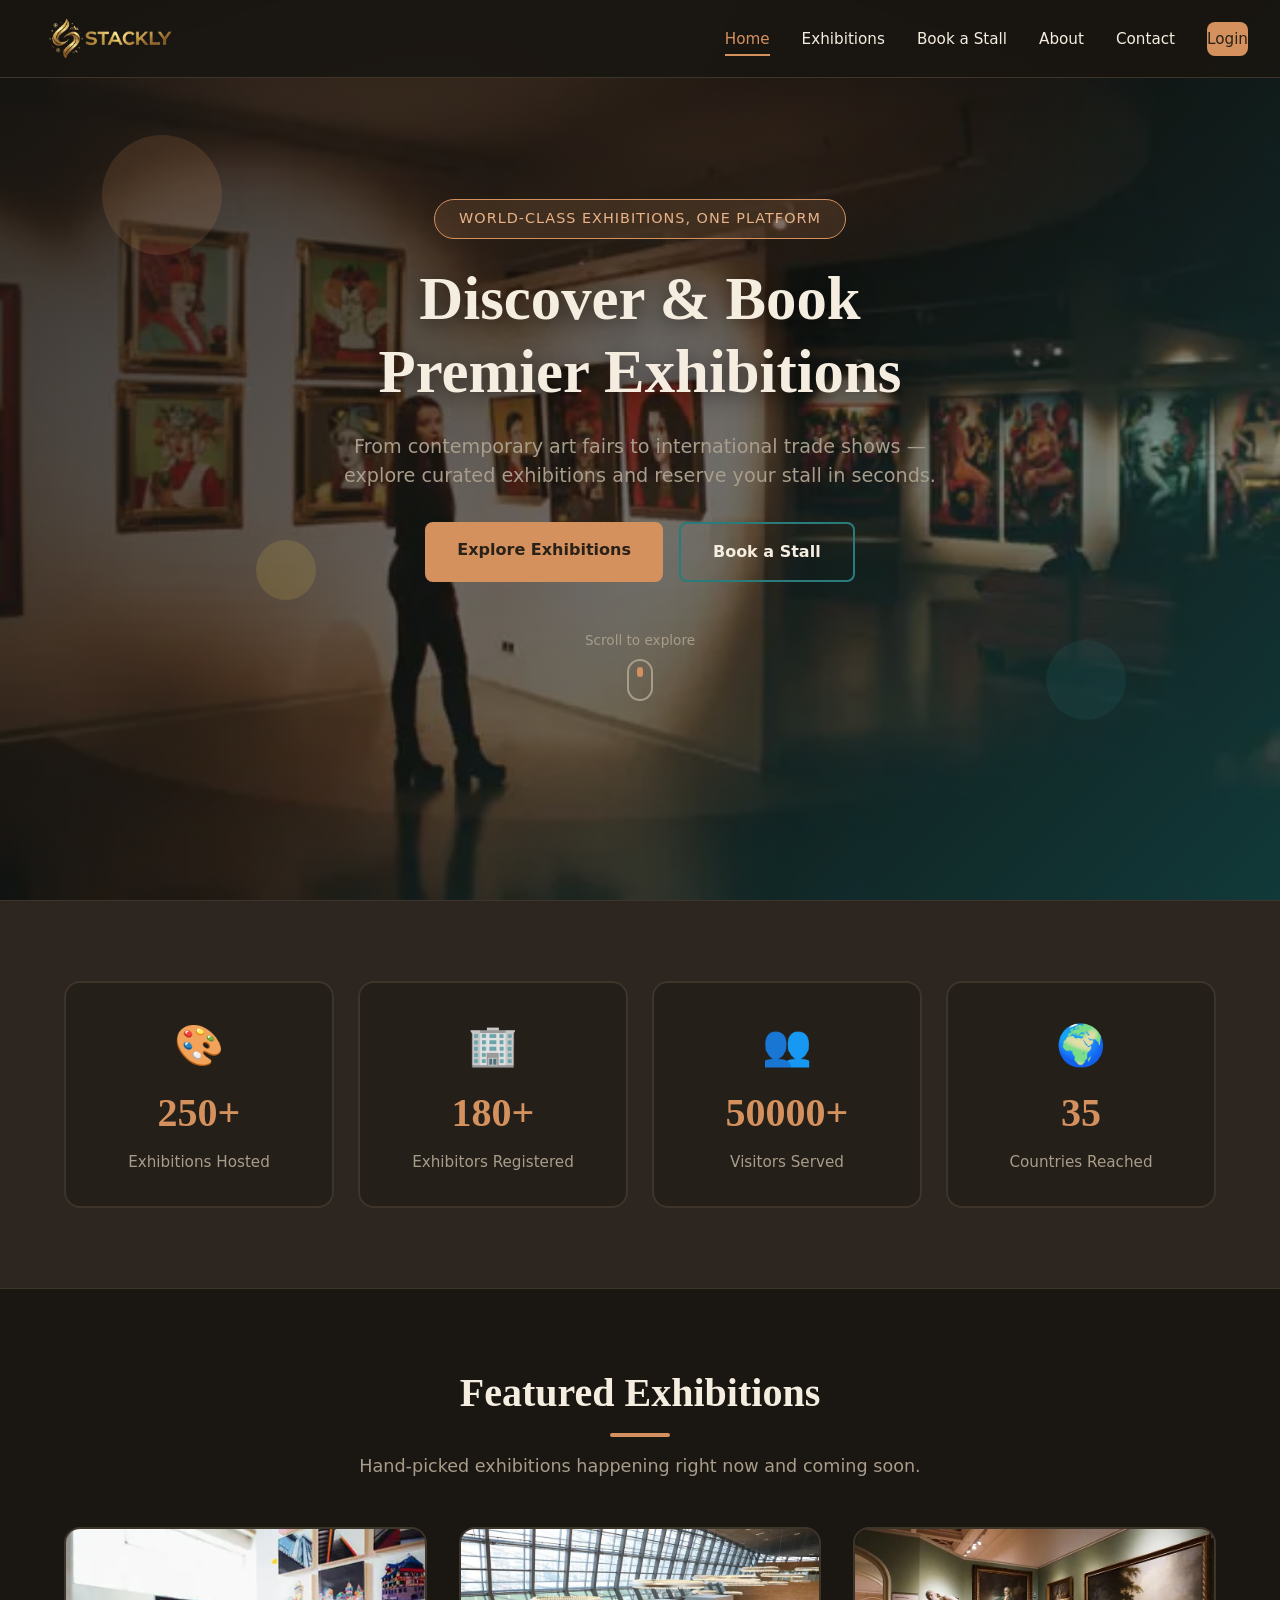
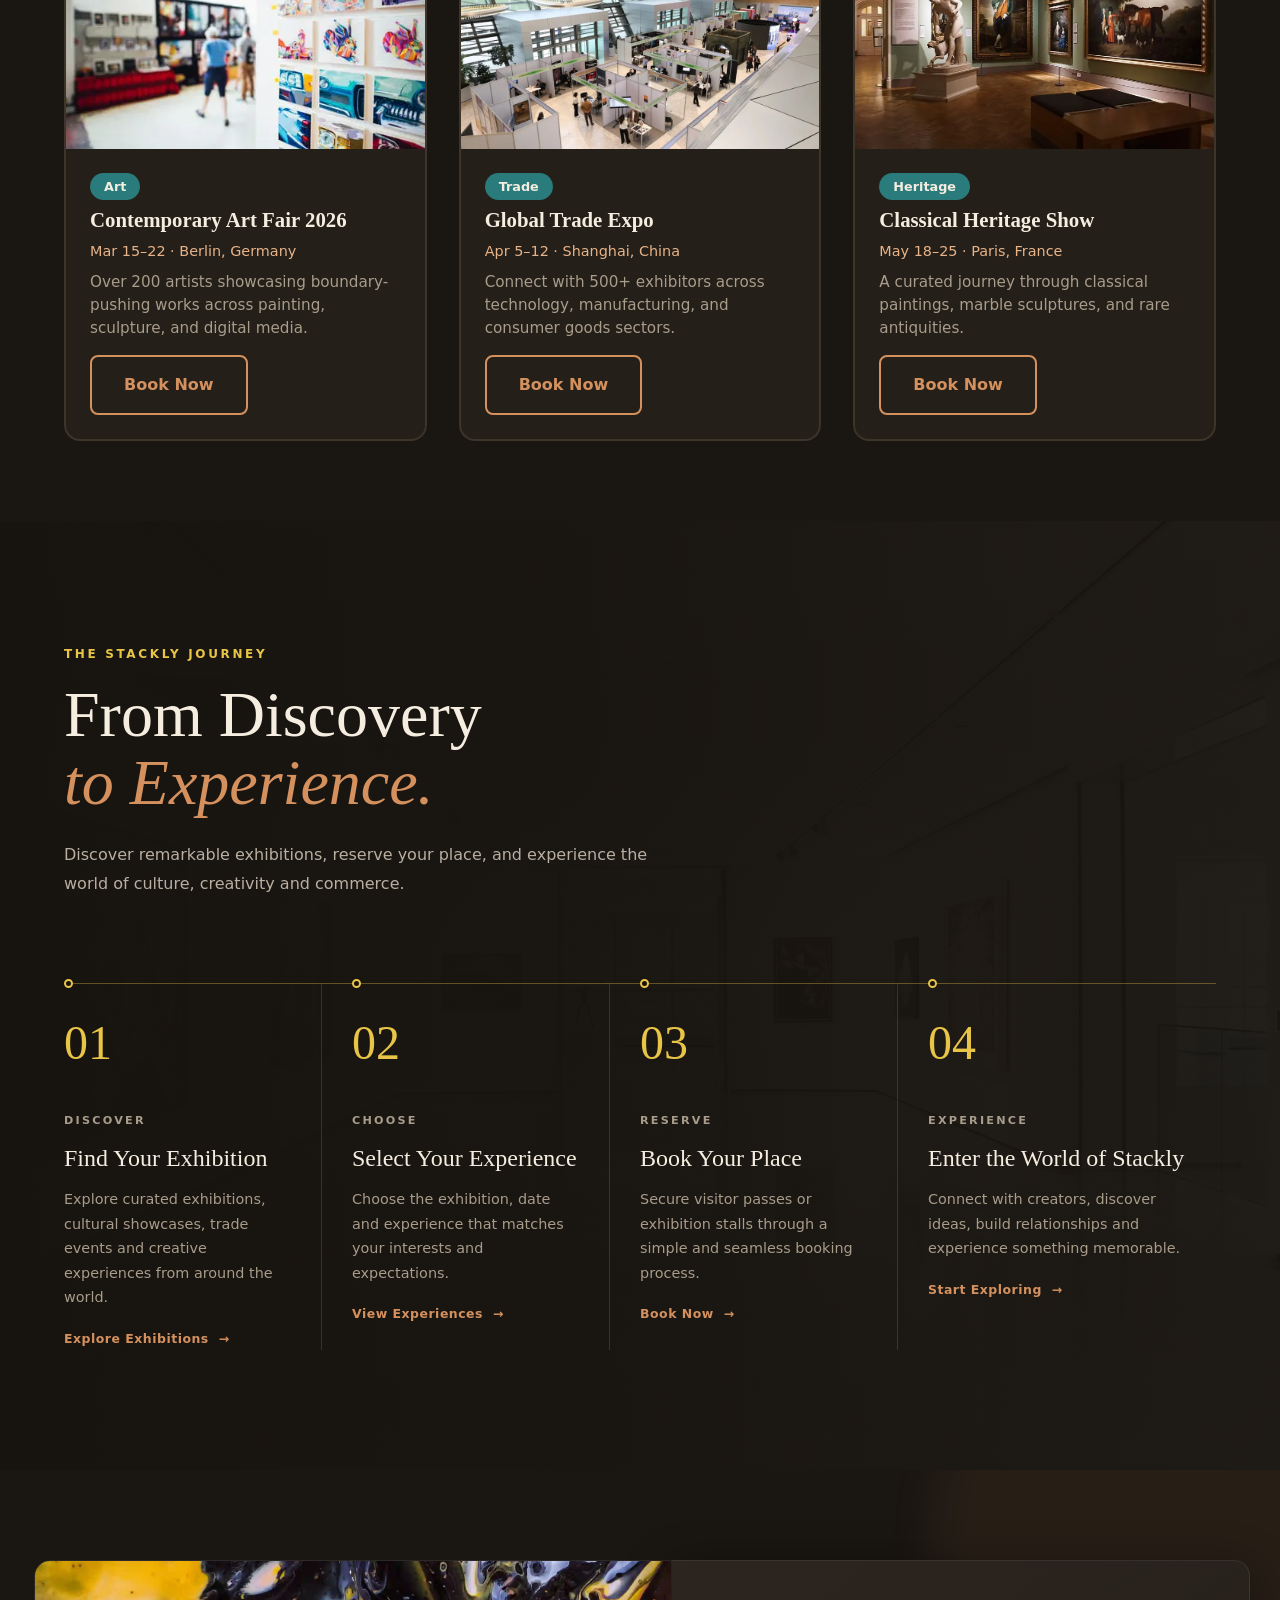
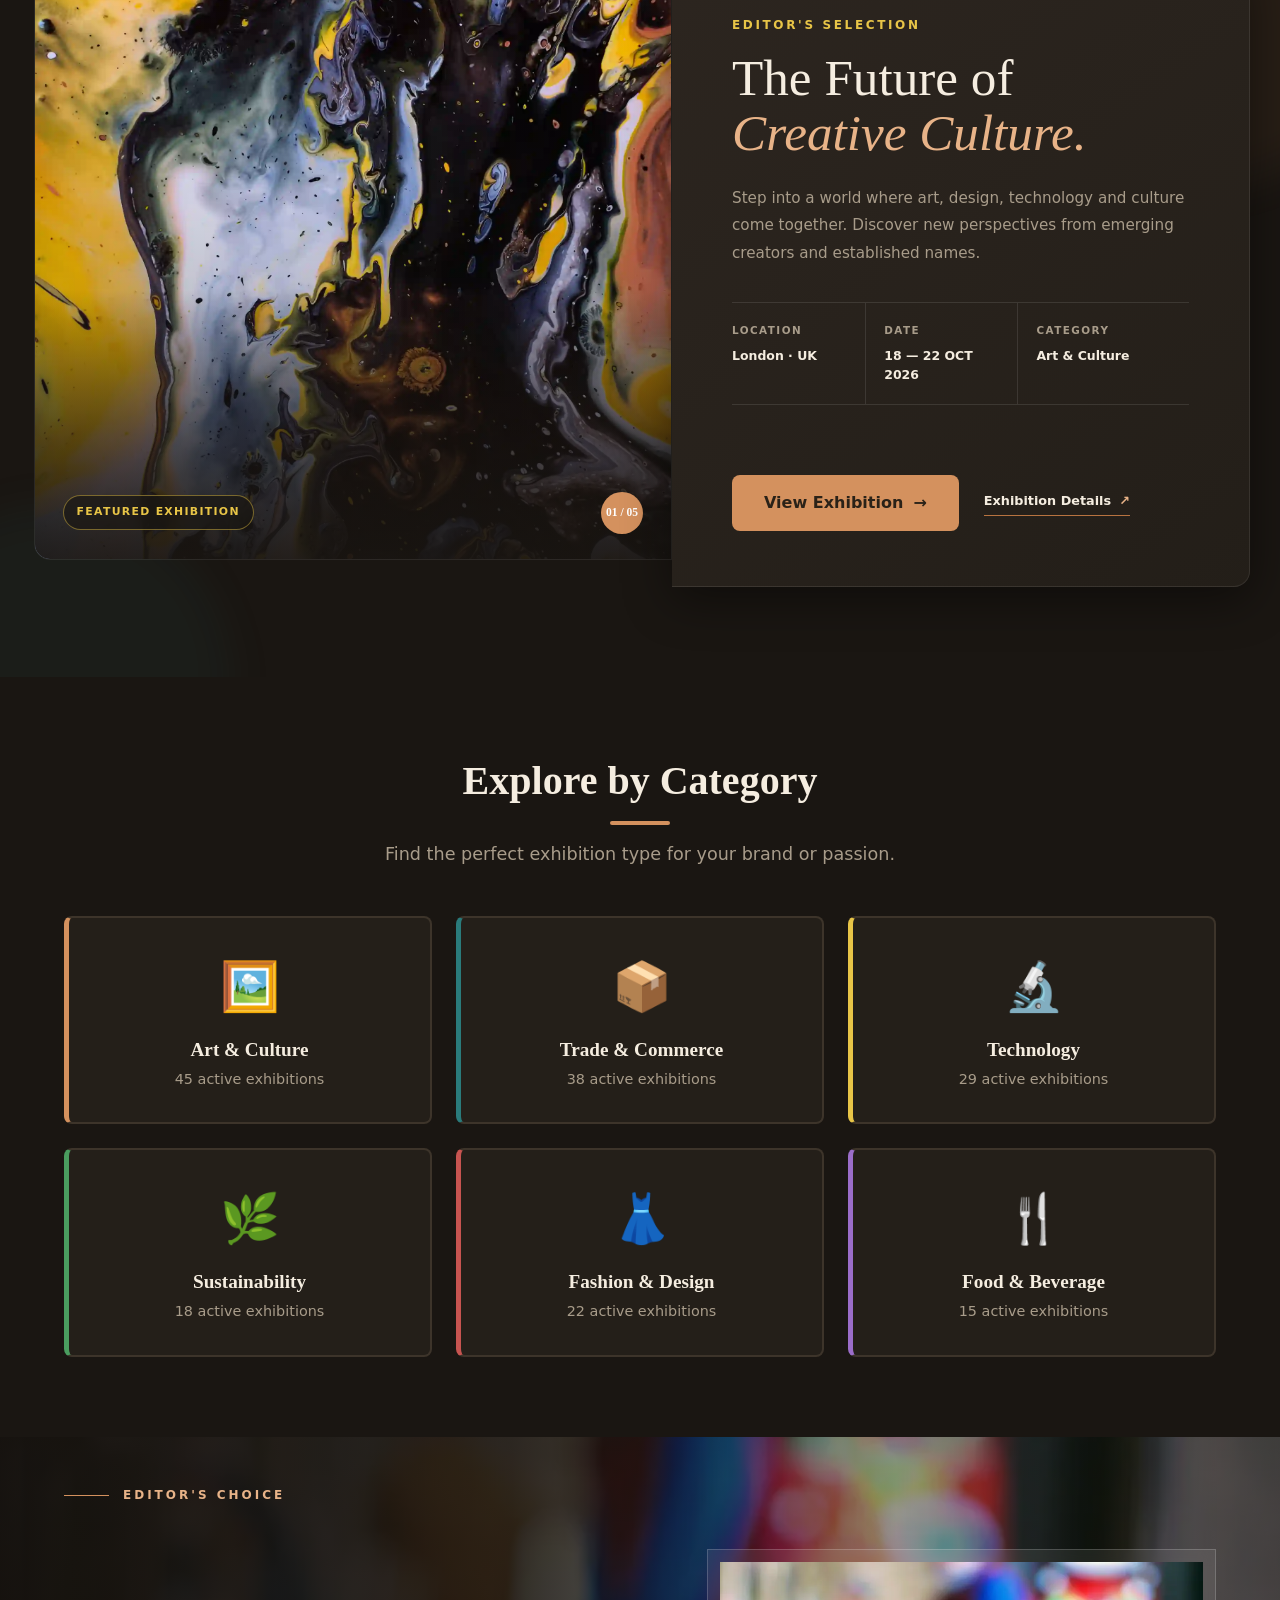
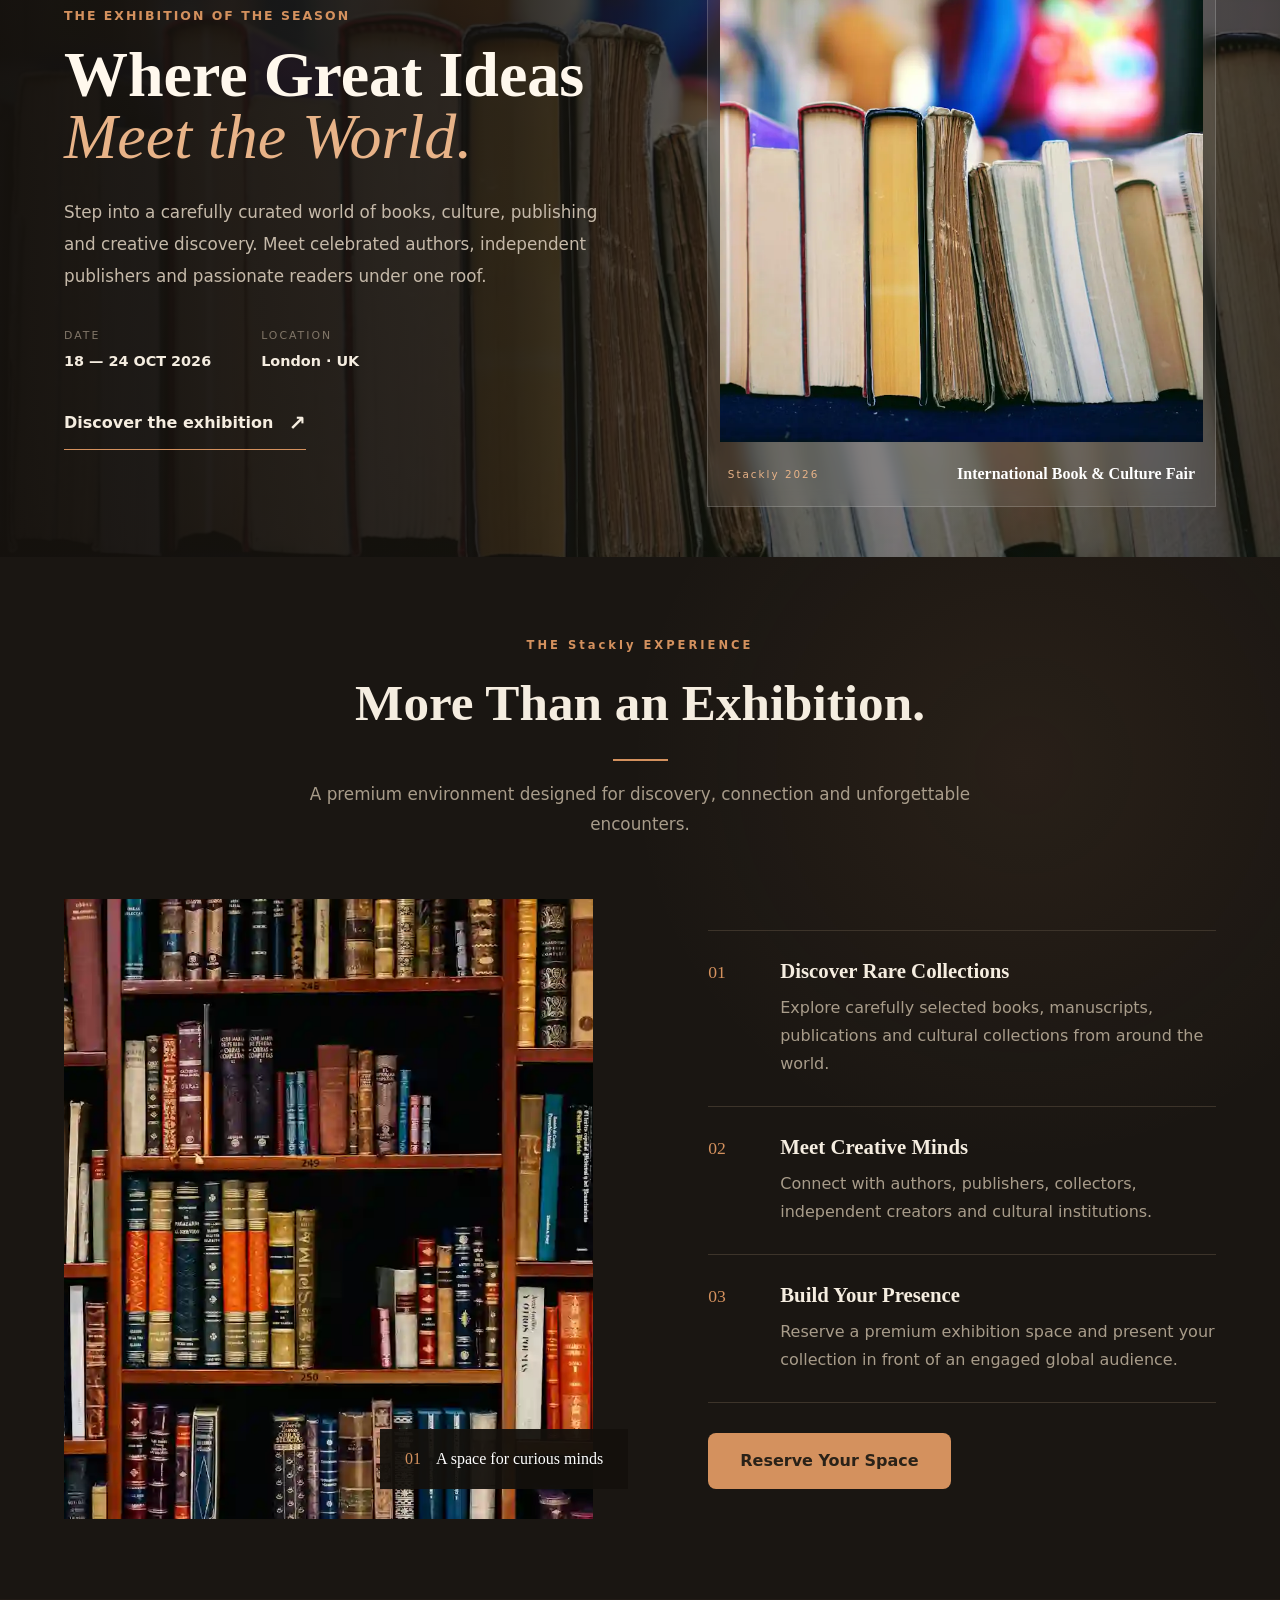
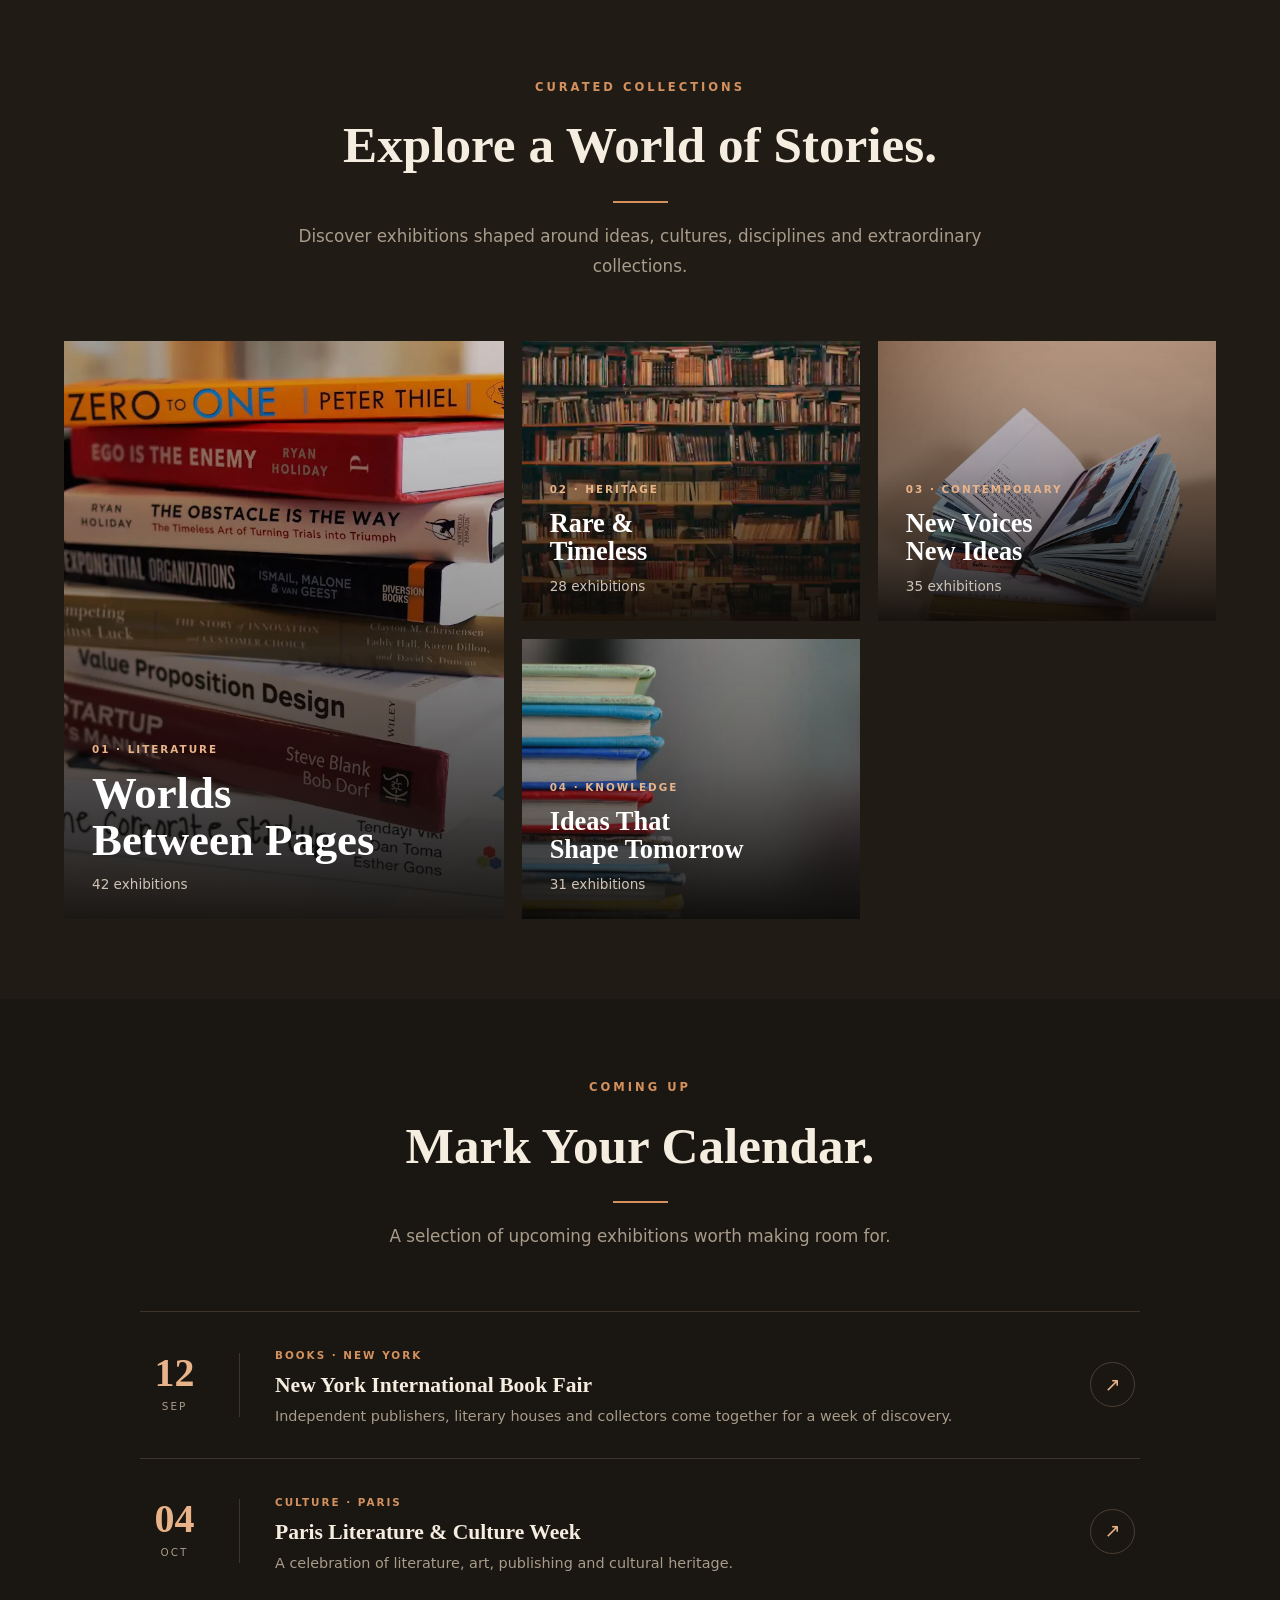
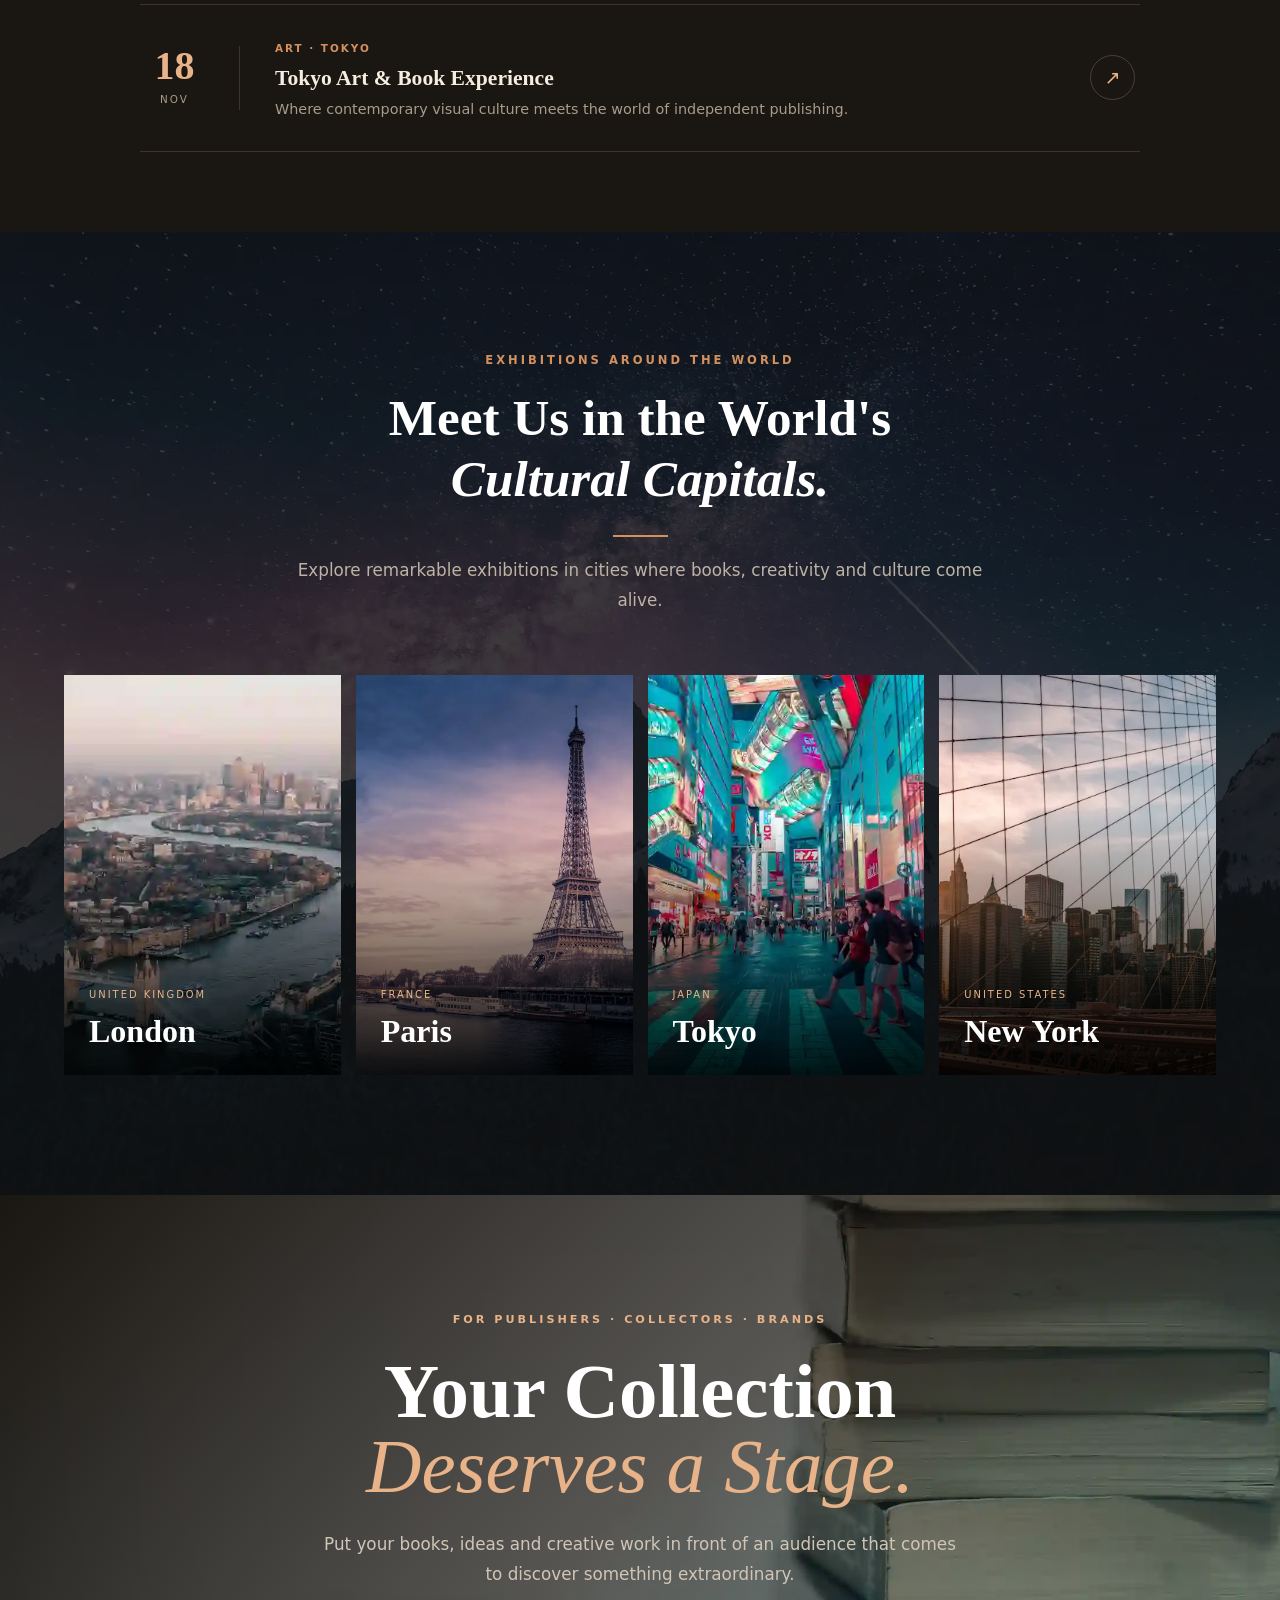
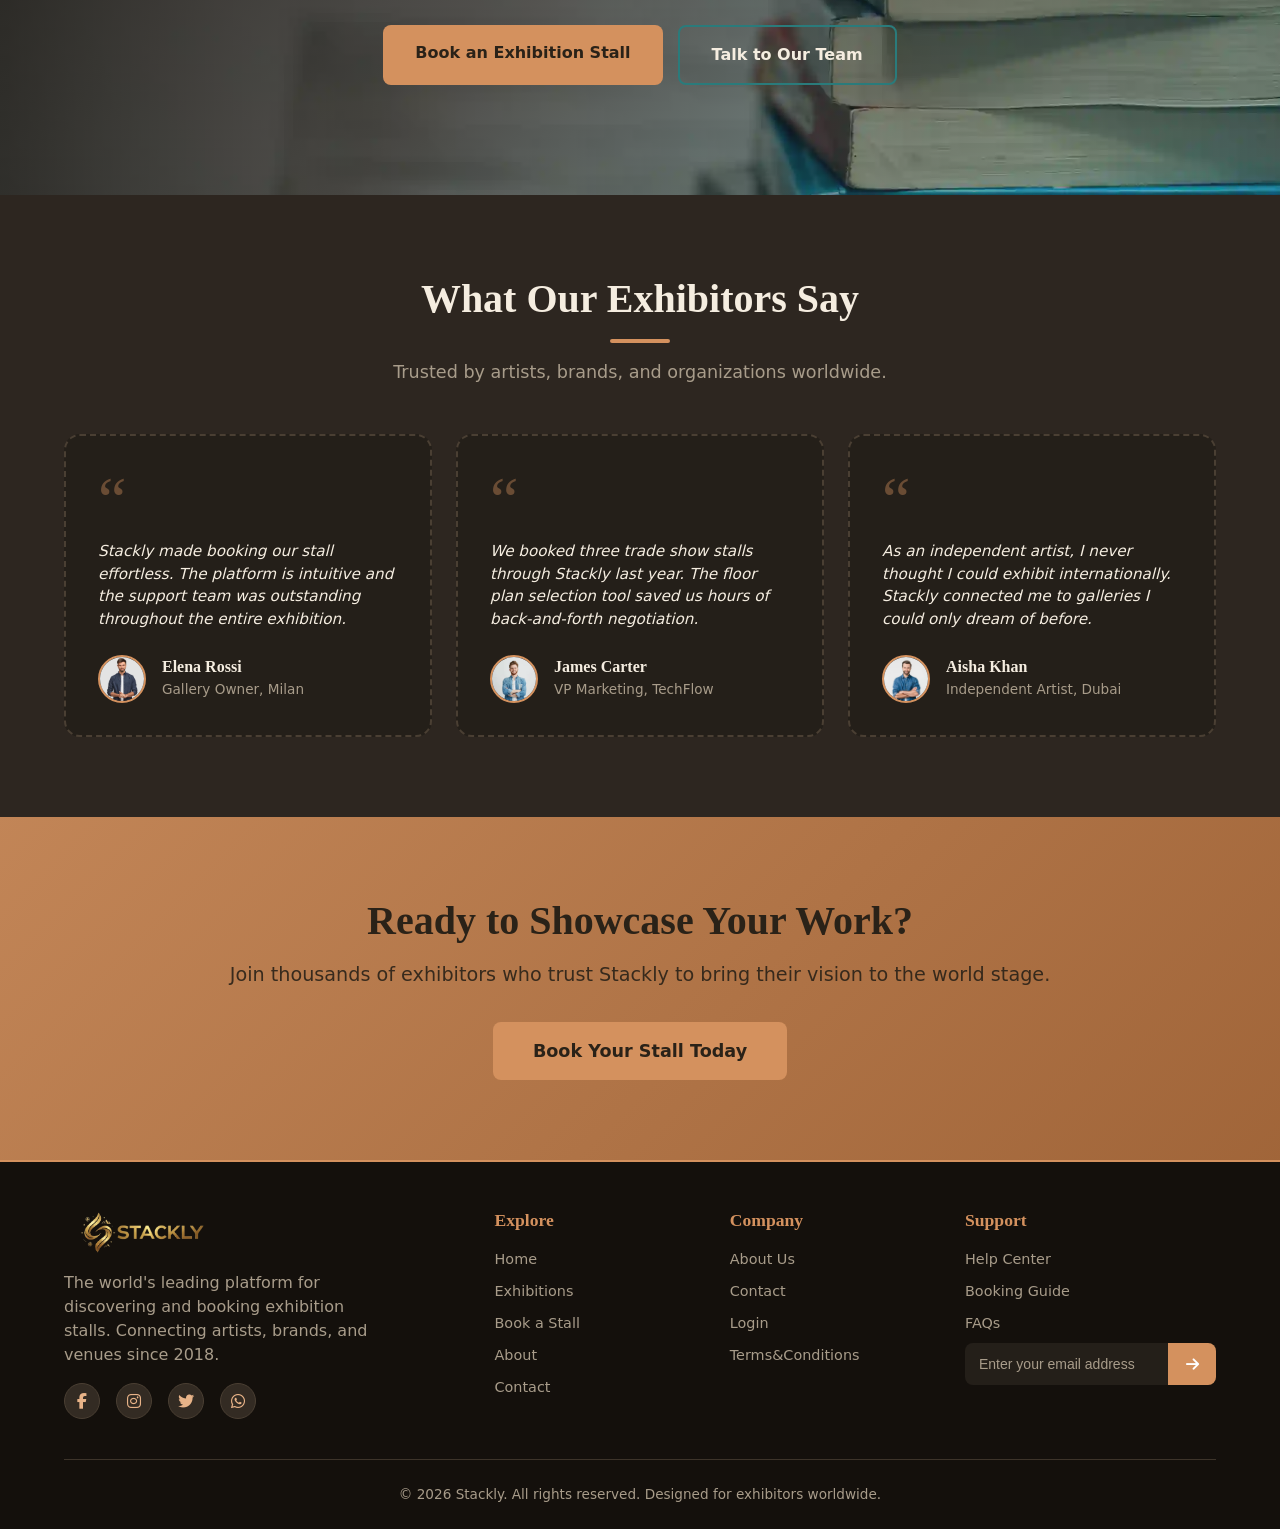
==== index.html @ 8e067682 "first commit" ====
<!DOCTYPE html>
<html lang="en">
<head>
  <meta charset="UTF-8">
  <meta name="viewport" content="width=device-width, initial-scale=1.0">
  <title>Stackly — Premier Exhibition Booking Platform</title>
  <link rel="stylesheet" href="https://cdnjs.cloudflare.com/ajax/libs/font-awesome/6.5.2/css/all.min.css">
  <link rel="stylesheet" href="css/common.css">
  <link rel="stylesheet" href="css/home.css">
</head>
<body>

  <!-- ===== NAVBAR ===== -->
  <nav class="navbar">
    <a href="index.html" class="nav-logo">
      <img src="images/logo.webp" alt="Stackly Logo">
    </a>
    <ul class="nav-links">
      <li><a href="index.html">Home</a></li>
      <li><a href="exhibitions.html">Exhibitions</a></li>
      <li><a href="booking.html">Book a Stall</a></li>
      <li><a href="about.html">About</a></li>
      <li><a href="contact.html">Contact</a></li>
      <li><a href="login.html" class="nav-cta">Login</a></li>
    </ul>
    <button class="nav-toggle" aria-label="Menu">
      <span></span><span></span><span></span>
    </button>
  </nav>

  <!-- ===== MOBILE DRAWER ===== -->
  <div class="drawer-overlay"></div>
  <aside class="mobile-drawer">
    <button class="drawer-close" aria-label="Close">&times;</button>
    <a href="index.html">Home</a>
    <a href="exhibitions.html">Exhibitions</a>
    <a href="booking.html">Book a Stall</a>
    <a href="about.html">About</a>
    <a href="contact.html">Contact</a>
    <a href="login.html" class="nav-cta">Login</a>

    <!-- ===== DRAWER CONTACT DETAILS ===== -->
    <div class="drawer-contact">

      <div class="drawer-contact-title">
        <span>CONTACT US</span>
      </div>

      <a href="tel:+18005550198" class="drawer-contact-item">
        <span class="drawer-contact-icon">
          <i class="fas fa-phone"></i>
        </span>
        <span>
          <small>Call Us</small>
          +1 800 555 0198
        </span>
      </a>

      <a href="mailto:hello@Stackly.com" class="drawer-contact-item">
        <span class="drawer-contact-icon">
          <i class="fas fa-envelope"></i>
        </span>
        <span>
          <small>Email</small>
          hello@Stackly.com
        </span>
      </a>

      <div class="drawer-contact-item">
        <span class="drawer-contact-icon">
          <i class="fas fa-location-dot"></i>
        </span>
        <span>
          <small>Studio</small>
          Berlin, Germany
        </span>
      </div>

    </div>

  </aside>

  <!-- ===== SECTION 1: HERO ===== -->
  <section class="hero" id="hero">
    <div class="hero-bg"></div>
    <div class="hero-overlay"></div>
    <div class="hero-content container">
      <p class="hero-tag reveal-scale">World-Class Exhibitions, One Platform</p>
      <h1 class="hero-title reveal reveal-delay-1">Discover &amp; Book<br>Premier Exhibitions</h1>
      <p class="hero-subtitle reveal reveal-delay-2">From contemporary art fairs to international trade shows — explore curated exhibitions and reserve your stall in seconds.</p>
      <div class="hero-btns reveal reveal-delay-3">
        <a href="error.html" class="btn btn-primary">Explore Exhibitions</a>
        <a href="error.html" class="btn btn-secondary">Book a Stall</a>
      </div>
      <div class="hero-scroll reveal reveal-delay-4">
        <span>Scroll to explore</span>
        <div class="scroll-mouse"><div class="scroll-wheel"></div></div>
      </div>
    </div>
    <div class="floating-shapes">
      <div class="shape shape-1"></div>
      <div class="shape shape-2"></div>
      <div class="shape shape-3"></div>
    </div>
  </section>

  <!-- ===== SECTION 2: STATS ===== -->
  <section class="section stats-section">
    <div class="container">
      <div class="stats-grid">
        <div class="stat-card reveal-scale">
          <div class="stat-icon">🎨</div>
          <div class="stat-number" data-count="250" data-suffix="+">0</div>
          <div class="stat-label">Exhibitions Hosted</div>
        </div>
        <div class="stat-card reveal-scale reveal-delay-1">
          <div class="stat-icon">🏢</div>
          <div class="stat-number" data-count="180" data-suffix="+">0</div>
          <div class="stat-label">Exhibitors Registered</div>
        </div>
        <div class="stat-card reveal-scale reveal-delay-2">
          <div class="stat-icon">👥</div>
          <div class="stat-number" data-count="50000" data-suffix="+">0</div>
          <div class="stat-label">Visitors Served</div>
        </div>
        <div class="stat-card reveal-scale reveal-delay-3">
          <div class="stat-icon">🌍</div>
          <div class="stat-number" data-count="35" data-suffix="">0</div>
          <div class="stat-label">Countries Reached</div>
        </div>
      </div>
    </div>
  </section>

  <!-- ===== SECTION 3: FEATURED EXHIBITIONS ===== -->
  <section class="section featured-section" id="featured">
    <div class="container">
      <div class="section-title reveal">
        <h2>Featured Exhibitions</h2>
        <div class="accent-line"></div>
        <p>Hand-picked exhibitions happening right now and coming soon.</p>
      </div>
      <div class="featured-grid">
        <div class="featured-card reveal-scale">
          <img src="images/booking1.webp" alt="Contemporary Art Fair">
          <div class="featured-body">
            <span class="featured-badge">Art</span>
            <h3>Contemporary Art Fair 2026</h3>
            <p class="featured-meta">Mar 15–22 · Berlin, Germany</p>
            <p class="featured-desc">Over 200 artists showcasing boundary-pushing works across painting, sculpture, and digital media.</p>
            <a href="error.html" class="btn btn-outline">Book Now</a>
          </div>
        </div>
        <div class="featured-card reveal-scale reveal-delay-1">
          <img src="images/home2.webp" alt="Global Trade Expo">
          <div class="featured-body">
            <span class="featured-badge">Trade</span>
            <h3>Global Trade Expo</h3>
            <p class="featured-meta">Apr 5–12 · Shanghai, China</p>
            <p class="featured-desc">Connect with 500+ exhibitors across technology, manufacturing, and consumer goods sectors.</p>
            <a href="error.html" class="btn btn-outline">Book Now</a>
          </div>

        </div>
        <div class="featured-card reveal-scale reveal-delay-2">
          <img src="images/home3.webp" alt="Classical Heritage Show">
          <div class="featured-body">
            <span class="featured-badge">Heritage</span>
            <h3>Classical Heritage Show</h3>
            <p class="featured-meta">May 18–25 · Paris, France</p>
            <p class="featured-desc">A curated journey through classical paintings, marble sculptures, and rare antiquities.</p>
            <a href="error.html" class="btn btn-outline">Book Now</a>
          </div>
        </div>
      </div>
    </div>
  </section>

<!-- ==========================================
     PREMIUM HOW IT WORKS
========================================== -->
<section class="premium-how-section" id="how-it-works">

  <div class="premium-how-bg"></div>

  <div class="premium-how-overlay"></div>

  <div class="container premium-how-container">

    <div class="premium-section-intro reveal">
      <span class="premium-eyebrow">THE Stackly JOURNEY</span>

      <h2>
        From Discovery
        <span>to Experience.</span>
      </h2>

      <p>
        Discover remarkable exhibitions, reserve your place,
        and experience the world of culture, creativity and commerce.
      </p>
    </div>


    <div class="how-timeline">

      <!-- STEP 01 -->
      <div class="how-step reveal">

        <div class="how-step-number">01</div>

        <div class="how-step-line"></div>

        <div class="how-step-content">

          <span class="how-step-label">DISCOVER</span>

          <h3>Find Your Exhibition</h3>

          <p>
            Explore curated exhibitions, cultural showcases,
            trade events and creative experiences from around the world.
          </p>

          <a href="error.html" class="how-step-link">
            Explore Exhibitions
            <span>→</span>
          </a>

        </div>

      </div>


      <!-- STEP 02 -->
      <div class="how-step reveal">

        <div class="how-step-number">02</div>

        <div class="how-step-line"></div>

        <div class="how-step-content">

          <span class="how-step-label">CHOOSE</span>

          <h3>Select Your Experience</h3>

          <p>
            Choose the exhibition, date and experience
            that matches your interests and expectations.
          </p>

          <a href="error.html" class="how-step-link">
            View Experiences
            <span>→</span>
          </a>

        </div>

      </div>


      <!-- STEP 03 -->
      <div class="how-step reveal">

        <div class="how-step-number">03</div>

        <div class="how-step-line"></div>

        <div class="how-step-content">

          <span class="how-step-label">RESERVE</span>

          <h3>Book Your Place</h3>

          <p>
            Secure visitor passes or exhibition stalls
            through a simple and seamless booking process.
          </p>

          <a href="error.html" class="how-step-link">
            Book Now
            <span>→</span>
          </a>

        </div>

      </div>


      <!-- STEP 04 -->
      <div class="how-step reveal">

        <div class="how-step-number">04</div>

        <div class="how-step-line"></div>

        <div class="how-step-content">

          <span class="how-step-label">EXPERIENCE</span>

          <h3>Enter the World of Stackly</h3>

          <p>
            Connect with creators, discover ideas,
            build relationships and experience something memorable.
          </p>

          <a href="error.html" class="how-step-link">
            Start Exploring
            <span>→</span>
          </a>

        </div>

      </div>

    </div>

  </div>

</section>

<!-- ==========================================
     FEATURED EXHIBITION SPOTLIGHT
========================================== -->
<section class="spotlight-section">

  <div class="spotlight-image">

    <img
      src="images/home4.webp"
      alt="Premium art exhibition">

    <div class="spotlight-image-overlay"></div>

    <div class="spotlight-image-caption">
      <span>FEATURED EXHIBITION</span>
      <strong>01 / 05</strong>
    </div>

  </div>


  <div class="spotlight-content">

    <span class="premium-eyebrow">
      EDITOR'S SELECTION
    </span>

    <h2>
      The Future of
      <span>Creative Culture.</span>
    </h2>

    <p class="spotlight-description">
      Step into a world where art, design, technology and
      culture come together. Discover new perspectives from
      emerging creators and established names.
    </p>


    <div class="spotlight-details">

      <div class="spotlight-detail">
        <span>LOCATION</span>
        <strong>London · UK</strong>
      </div>

      <div class="spotlight-detail">
        <span>DATE</span>
        <strong>18 — 22 OCT 2026</strong>
      </div>

      <div class="spotlight-detail">
        <span>CATEGORY</span>
        <strong>Art & Culture</strong>
      </div>

    </div>


    <div class="spotlight-actions">

      <a href="error.html" class="btn btn-primary">
        View Exhibition
        <span>→</span>
      </a>

      <a href="error.html" class="spotlight-text-link">
        Exhibition Details
        <span>↗</span>
      </a>

    </div>

  </div>

</section>

  <!-- ===== SECTION 5: CATEGORIES ===== -->
  <section class="section categories-section">
    <div class="container">
      <div class="section-title reveal">
        <h2>Explore by Category</h2>
        <div class="accent-line"></div>
        <p>Find the perfect exhibition type for your brand or passion.</p>
      </div>
      <div class="categories-grid">
        <div class="category-card reveal-scale" style="--cat-color:#d4915e">
          <div class="cat-icon">🖼️</div>
          <h3>Art &amp; Culture</h3>
          <p>45 active exhibitions</p>
        </div>
        <div class="category-card reveal-scale reveal-delay-1" style="--cat-color:#2a7b7b">
          <div class="cat-icon">📦</div>
          <h3>Trade &amp; Commerce</h3>
          <p>38 active exhibitions</p>
        </div>
        <div class="category-card reveal-scale reveal-delay-2" style="--cat-color:#e8c547">
          <div class="cat-icon">🔬</div>
          <h3>Technology</h3>
          <p>29 active exhibitions</p>
        </div>
        <div class="category-card reveal-scale reveal-delay-3" style="--cat-color:#4a9d5f">
          <div class="cat-icon">🌿</div>
          <h3>Sustainability</h3>
          <p>18 active exhibitions</p>
        </div>
        <div class="category-card reveal-scale reveal-delay-4" style="--cat-color:#c75450">
          <div class="cat-icon">👗</div>
          <h3>Fashion &amp; Design</h3>
          <p>22 active exhibitions</p>
        </div>
        <div class="category-card reveal-scale reveal-delay-5" style="--cat-color:#9b6dc9">
          <div class="cat-icon">🍴</div>
          <h3>Food &amp; Beverage</h3>
          <p>15 active exhibitions</p>
        </div>
      </div>
    </div>
  </section>

<!-- =========================================================
     PREMIUM SECTION 1: EDITOR'S CHOICE
     ========================================================= -->
<section class="editor-choice-section">
  <div class="editor-choice-bg"></div>
  <div class="editor-choice-overlay"></div>

  <div class="container editor-choice-content">
    <div class="editor-label reveal">
      <span></span>
      EDITOR'S CHOICE
    </div>

    <div class="editor-layout">

      <div class="editor-copy reveal-left">
        <p class="editor-kicker">THE EXHIBITION OF THE SEASON</p>

        <h2>
          Where Great Ideas
          <em>Meet the World.</em>
        </h2>

        <p class="editor-description">
          Step into a carefully curated world of books, culture,
          publishing and creative discovery. Meet celebrated authors,
          independent publishers and passionate readers under one roof.
        </p>

        <div class="editor-meta">
          <div>
            <span>DATE</span>
            <strong>18 — 24 OCT 2026</strong>
          </div>

          <div>
            <span>LOCATION</span>
            <strong>London · UK</strong>
          </div>
        </div>

        <a href="error.html" class="editor-link">
          Discover the exhibition
          <span>↗</span>
        </a>
      </div>

      <div class="editor-card reveal-right">
        <div class="editor-card-image">
          <img
            src="images/home5.webp"
            alt="Premium book exhibition"
          >
        </div>

        <div class="editor-card-bottom">
          <span>Stackly 2026</span>
          <strong>International Book & Culture Fair</strong>
        </div>
      </div>

    </div>
  </div>
</section>


<!-- =========================================================
     PREMIUM SECTION 2: EXPERIENCE
     ========================================================= -->
<section class="experience-section section">

  <div class="container">

    <div class="premium-section-heading reveal">
      <span>THE Stackly EXPERIENCE</span>
      <h2>More Than an Exhibition.</h2>
      <p>
        A premium environment designed for discovery, connection
        and unforgettable encounters.
      </p>
    </div>

    <div class="experience-grid">

      <div class="experience-image reveal-left">
        <img
          src="images/home6.webp"
          alt="Library exhibition experience"
        >

        <div class="experience-image-caption">
          <span>01</span>
          A space for curious minds
        </div>
      </div>

      <div class="experience-content reveal-right">

        <div class="experience-item">
          <span>01</span>
          <div>
            <h3>Discover Rare Collections</h3>
            <p>
              Explore carefully selected books, manuscripts,
              publications and cultural collections from around the world.
            </p>
          </div>
        </div>

        <div class="experience-item">
          <span>02</span>
          <div>
            <h3>Meet Creative Minds</h3>
            <p>
              Connect with authors, publishers, collectors,
              independent creators and cultural institutions.
            </p>
          </div>
        </div>

        <div class="experience-item">
          <span>03</span>
          <div>
            <h3>Build Your Presence</h3>
            <p>
              Reserve a premium exhibition space and present your
              collection in front of an engaged global audience.
            </p>
          </div>
        </div>

        <a href="error.html" class="btn btn-primary experience-btn">
          Reserve Your Space
        </a>

      </div>

    </div>

  </div>

</section>


<!-- =========================================================
     PREMIUM SECTION 3: CURATED COLLECTIONS
     ========================================================= -->
<section class="collections-section section">

  <div class="container">

    <div class="premium-section-heading reveal">
      <span>CURATED COLLECTIONS</span>
      <h2>Explore a World of Stories.</h2>
      <p>
        Discover exhibitions shaped around ideas, cultures,
        disciplines and extraordinary collections.
      </p>
    </div>

    <div class="collections-grid">

      <a href="error.html" class="collection-card collection-large reveal-scale">
        <img
          src="images/home7.webp"
          alt="Literature collection"
        >

        <div class="collection-overlay"></div>

        <div class="collection-content">
          <span>01 · LITERATURE</span>
          <h3>Worlds<br>Between Pages</h3>
          <p>42 exhibitions</p>
        </div>
      </a>


      <a href="error.html" class="collection-card reveal-scale reveal-delay-1">
        <img
          src="images/home8.webp"
          alt="Rare books collection"
        >

        <div class="collection-overlay"></div>

        <div class="collection-content">
          <span>02 · HERITAGE</span>
          <h3>Rare &<br>Timeless</h3>
          <p>28 exhibitions</p>
        </div>
      </a>


      <a href="error.html" class="collection-card reveal-scale reveal-delay-2">
        <img
          src="images/home9.webp"
          alt="Contemporary books"
        >

        <div class="collection-overlay"></div>

        <div class="collection-content">
          <span>03 · CONTEMPORARY</span>
          <h3>New Voices<br>New Ideas</h3>
          <p>35 exhibitions</p>
        </div>
      </a>


      <a href="error.html" class="collection-card reveal-scale reveal-delay-3">
        <img
          src="images/home10.webp"
          alt="Knowledge collection"
        >

        <div class="collection-overlay"></div>

        <div class="collection-content">
          <span>04 · KNOWLEDGE</span>
          <h3>Ideas That<br>Shape Tomorrow</h3>
          <p>31 exhibitions</p>
        </div>
      </a>

    </div>

  </div>

</section>


<!-- =========================================================
     PREMIUM SECTION 4: UPCOMING
     ========================================================= -->
<section class="upcoming-section section">

  <div class="container">

    <div class="premium-section-heading reveal">
      <span>COMING UP</span>
      <h2>Mark Your Calendar.</h2>
      <p>
        A selection of upcoming exhibitions worth making room for.
      </p>
    </div>

    <div class="upcoming-list">

      <div class="upcoming-item reveal-left">
        <div class="upcoming-date">
          <strong>12</strong>
          <span>SEP</span>
        </div>

        <div class="upcoming-info">
          <span>BOOKS · NEW YORK</span>
          <h3>New York International Book Fair</h3>
          <p>
            Independent publishers, literary houses and collectors
            come together for a week of discovery.
          </p>
        </div>

        <a href="error.html" class="upcoming-arrow">↗</a>
      </div>


      <div class="upcoming-item reveal-left reveal-delay-1">
        <div class="upcoming-date">
          <strong>04</strong>
          <span>OCT</span>
        </div>

        <div class="upcoming-info">
          <span>CULTURE · PARIS</span>
          <h3>Paris Literature & Culture Week</h3>
          <p>
            A celebration of literature, art, publishing and
            cultural heritage.
          </p>
        </div>

        <a href="error.html" class="upcoming-arrow">↗</a>
      </div>


      <div class="upcoming-item reveal-left reveal-delay-2">
        <div class="upcoming-date">
          <strong>18</strong>
          <span>NOV</span>
        </div>

        <div class="upcoming-info">
          <span>ART · TOKYO</span>
          <h3>Tokyo Art & Book Experience</h3>
          <p>
            Where contemporary visual culture meets the world
            of independent publishing.
          </p>
        </div>

        <a href="error.html" class="upcoming-arrow">↗</a>
      </div>

    </div>

  </div>

</section>


<!-- =========================================================
     PREMIUM SECTION 5: GLOBAL CITIES
     ========================================================= -->
<section class="cities-section">

  <div class="cities-background"></div>

  <div class="container cities-content">

    <div class="premium-section-heading light reveal">
      <span>EXHIBITIONS AROUND THE WORLD</span>
      <h2>Meet Us in the World's<br><em>Cultural Capitals.</em></h2>
      <p>
        Explore remarkable exhibitions in cities where books,
        creativity and culture come alive.
      </p>
    </div>

    <div class="cities-grid">

      <a href="error.html" class="city-card reveal-scale">
        <img
          src="images/home11.webp"
          alt="London"
        >
        <div>
          <span>UNITED KINGDOM</span>
          <h3>London</h3>
        </div>
      </a>

      <a href="error.html" class="city-card reveal-scale reveal-delay-1">
        <img
          src="images/about4.webp"
          alt="Paris"
        >
        <div>
          <span>FRANCE</span>
          <h3>Paris</h3>
        </div>
      </a>

      <a href="error.html" class="city-card reveal-scale reveal-delay-2">
        <img
          src="images/home13.webp"
          alt="Tokyo"
        >
        <div>
          <span>JAPAN</span>
          <h3>Tokyo</h3>
        </div>
      </a>

      <a href="error.html" class="city-card reveal-scale reveal-delay-3">
        <img
          src="images/home14.webp"
          alt="New York"
        >
        <div>
          <span>UNITED STATES</span>
          <h3>New York</h3>
        </div>
      </a>

    </div>

  </div>

</section>


<!-- =========================================================
     PREMIUM SECTION 6: EXHIBITOR CTA
     ========================================================= -->
<section class="premium-cta-section">

  <div class="premium-cta-image"></div>
  <div class="premium-cta-overlay"></div>

  <div class="container premium-cta-content reveal-scale">

    <span class="premium-cta-label">
      FOR PUBLISHERS · COLLECTORS · BRANDS
    </span>

    <h2>
      Your Collection
      <em>Deserves a Stage.</em>
    </h2>

    <p>
      Put your books, ideas and creative work in front of
      an audience that comes to discover something extraordinary.
    </p>

    <div class="premium-cta-buttons">
      <a href="error.html" class="btn btn-primary">
        Book an Exhibition Stall
      </a>

      <a href="error.html" class="btn btn-secondary">
        Talk to Our Team
      </a>
    </div>

  </div>

</section>

  <!-- ===== SECTION 6: TESTIMONIALS ===== -->
  <section class="section testimonials-section">
    <div class="container">
      <div class="section-title reveal">
        <h2>What Our Exhibitors Say</h2>
        <div class="accent-line"></div>
        <p>Trusted by artists, brands, and organizations worldwide.</p>
      </div>
      <div class="testimonials-grid">
        <div class="testimonial-card reveal reveal-delay-1">
          <div class="quote-mark">&ldquo;</div>
          <p>Stackly made booking our stall effortless. The platform is intuitive and the support team was outstanding throughout the entire exhibition.</p>
          <div class="testimonial-author">
            <img src="images/team1.webp" alt="Elena Rossi">
            <div>
              <h4>Elena Rossi</h4>
              <span>Gallery Owner, Milan</span>
            </div>
          </div>
        </div>
        <div class="testimonial-card reveal reveal-delay-2">
          <div class="quote-mark">&ldquo;</div>
          <p>We booked three trade show stalls through Stackly last year. The floor plan selection tool saved us hours of back-and-forth negotiation.</p>
          <div class="testimonial-author">
            <img src="images/team2.webp" alt="James Carter">
            <div>
              <h4>James Carter</h4>
              <span>VP Marketing, TechFlow</span>
            </div>
          </div>
        </div>
        <div class="testimonial-card reveal reveal-delay-3">
          <div class="quote-mark">&ldquo;</div>
          <p>As an independent artist, I never thought I could exhibit internationally. Stackly connected me to galleries I could only dream of before.</p>
          <div class="testimonial-author">
            <img src="images/team3.webp" alt="Aisha Khan">
            <div>
              <h4>Aisha Khan</h4>
              <span>Independent Artist, Dubai</span>
            </div>
          </div>
        </div>
      </div>
    </div>
  </section>

  <!-- ===== SECTION 7: CTA ===== -->
  <section class="cta-section">
    <div class="cta-overlay"></div>
    <div class="container cta-content reveal-scale">
      <h2>Ready to Showcase Your Work?</h2>
      <p>Join thousands of exhibitors who trust Stackly to bring their vision to the world stage.</p>
      <a href="error.html" class="btn btn-primary">Book Your Stall Today</a>
    </div>
  </section>

  <!-- ===== FOOTER ===== -->
  <footer class="footer">
    <div class="container">
      <div class="footer-grid">
        <div class="footer-brand">
          <a href="index.html" class="nav-logo">
            <img src="images/logo.webp" alt="Stackly Logo">
          </a>
          <p>The world's leading platform for discovering and booking exhibition stalls. Connecting artists, brands, and venues since 2018.</p>
          <div class="footer-socials">
            <a href="#" aria-label="Facebook"><i class="fab fa-facebook-f"></i></a>
            <a href="#" aria-label="Instagram"><i class="fab fa-instagram"></i></i></a>
            <a href="#" aria-label="twitter"><i class="fab fa-twitter"></i></i></a>
            <a href="#" aria-label="Whatsapp"><i class="fab fa-whatsapp"></i></i></a>
          </div>
        </div>
        <div class="footer-col">
          <h4>Explore</h4>
          <ul>
            <li><a href="index.html">Home</a></li>
            <li><a href="exhibitions.html">Exhibitions</a></li>
            <li><a href="booking.html">Book a Stall</a></li>
            <li><a href="about.html">About</a></li>
            <li><a href="contact.html">Contact</a></li>
          </ul>
        </div>
        <div class="footer-col">
          <h4>Company</h4>
          <ul>
            <li><a href="about.html">About Us</a></li>
            <li><a href="contact.html">Contact</a></li>
            <li><a href="login.html">Login</a></li>
            <li><a href="login.html">Terms&Conditions</a></li>
          </ul>
        </div>
        <div class="footer-col">
          <h4>Support</h4>
          <ul>
            <li><a href="contact.html">Help Center</a></li>
            <li><a href="booking.html">Booking Guide</a></li>
            <li><a href="contact.html">FAQs</a></li>
            <form class="newsletter-form">
              <input 
                type="email" 
                placeholder="Enter your email address" 
                aria-label="Email address"
                required
              >
              <button type="submit" aria-label="Subscribe">
                <i class="fas fa-arrow-right"></i>
              </button>
            </form>
          </ul>
        </div>
      </div>
      <div class="footer-bottom">
        <p>&copy; 2026 Stackly. All rights reserved. Designed for exhibitors worldwide.</p>
      </div>
    </div>
  </footer>

  <script src="js/common.js"></script>
  <script src="js/home.js"></script>
</body>
</html>
---- css/common.css ----
/* ============================================
   Exhibition Booking Platform — Shared Styles
   ============================================ */

/* ---------- Design Tokens ---------- */
:root {
  /* Color palette — warm amber + deep teal on charcoal */
  --primary: #d4915e;
  --primary-dark: #b87340;
  --primary-light: #e8b388;
  --secondary: #2a7b7b;
  --secondary-dark: #1d5757;
  --secondary-light: #4a9d9d;
  --accent: #e8c547;
  --accent-dark: #c9a82f;
  --success: #4a9d5f;
  --warning: #e8a83f;
  --error: #c75450;
  --error-light: #e07870;

  /* Neutrals */
  --bg-main: #1a1612;
  --bg-card: #241f19;
  --bg-section: #2d2620;
  --bg-light: #f5f0e8;
  --surface: #332b23;
  --text-main: #f5ede0;
  --text-muted: #a89c8a;
  --text-dark: #2a2218;
  --border-default: #3d342a;
  --border-light: #4a3f33;

  /* Fonts */
  --font-heading: "Georgia", "Times New Roman", serif;
  --font-body: "Segoe UI", system-ui, -apple-system, sans-serif;

  /* Spacing (8px system) */
  --space-1: 8px;
  --space-2: 16px;
  --space-3: 24px;
  --space-4: 32px;
  --space-5: 40px;
  --space-6: 48px;
  --space-7: 64px;
  --space-8: 80px;

  /* Radii */
  --radius-sm: 4px;
  --radius-md: 8px;
  --radius-lg: 16px;
  --radius-xl: 24px;

  /* Shadows */
  --shadow-sm: 0 2px 8px rgba(0,0,0,0.3);
  --shadow-md: 0 6px 24px rgba(0,0,0,0.35);
  --shadow-lg: 0 12px 48px rgba(0,0,0,0.45);
  --shadow-glow: 0 0 32px rgba(212,145,94,0.3);

  /* Transitions */
  --ease-default: cubic-bezier(0.25, 0.46, 0.45, 0.94);
  --ease-bounce: cubic-bezier(0.34, 1.56, 0.64, 1);
  --duration: 0.4s;
}

/* ---------- Reset ---------- */
* {
  margin: 0;
  padding: 0;
  box-sizing: border-box;
}

html {
  scroll-behavior: smooth;
  font-size: 16px;
}

body {
  font-family: var(--font-body);
  background-color: var(--bg-main);
  color: var(--text-main);
  line-height: 1.5;
  overflow-x: hidden;
  -webkit-font-smoothing: antialiased;
}

h1, h2, h3, h4, h5, h6 {
  font-family: var(--font-heading);
  line-height: 1.2;
  font-weight: 700;
}

a { color: var(--primary-light); text-decoration: none; }
a:hover { color: var(--accent); }

img { max-width: 100%; display: block; }

ul { list-style: none; }

/* ---------- Container ---------- */
.container {
  width: 100%;
  max-width: 1200px;
  margin: 0 auto;
  padding: 0 var(--space-3);
}

/* ============================================
   NAVBAR
   ============================================ */
.navbar {
  position: fixed;
  top: 0;
  left: 0;
  width: 100%;
  z-index: 1000;
  display: flex;
  align-items: center;
  justify-content: space-between;
  padding: var(--space-2) var(--space-4);
  background: rgba(26, 22, 18, 0.92);
  backdrop-filter: blur(12px);
  border-bottom: 1px solid var(--border-default);
  transition: padding var(--duration) var(--ease-default);
}

.navbar.scrolled {
  padding: var(--space-1) var(--space-4);
  background: rgba(26, 22, 18, 0.97);
  box-shadow: var(--shadow-md);
}

.nav-logo {
  font-family: var(--font-heading);
  font-size: 1.5rem;
  font-weight: 700;
  color: var(--text-main);
  display: flex;
  align-items: center;
  gap: var(--space-1);
}

.nav-logo span {
  color: var(--primary);
}

.nav-links {
  display: flex;
  align-items: center;
  gap: var(--space-4);
}

.nav-links a {
  color: var(--text-main);
  font-size: 0.95rem;
  font-weight: 500;
  position: relative;
  padding: var(--space-1) 0;
  transition: color var(--duration) var(--ease-default);
}

.nav-links a::after {
  content: "";
  position: absolute;
  bottom: 0;
  left: 0;
  width: 0;
  height: 2px;
  background: var(--primary);
  transition: width 0.3s var(--ease-default);
}

.nav-links a:hover::after,
.nav-links a.active::after {
  width: 100%;
}

.nav-links a:hover,
.nav-links a.active {
  color: var(--primary);
}

.nav-cta {
  background: var(--primary);
  color: var(--text-dark) !important;
  padding: var(--space-1) var(--space-3);
  border-radius: var(--radius-md);
  font-weight: 700;
  transition: all var(--duration) var(--ease-default);
}

.nav-cta::after { display: none; }

.nav-cta:hover {
  background: var(--accent);
  transform: translateY(-2px);
  box-shadow: var(--shadow-glow);
}

/* ---------- Hamburger Toggle ---------- */
.nav-toggle {
  display: none;
  flex-direction: column;
  gap: 5px;
  background: none;
  border: none;
  cursor: pointer;
  padding: var(--space-1);
  z-index: 1001;
}

.nav-toggle span {
  width: 28px;
  height: 3px;
  background: var(--text-main);
  border-radius: 3px;
  transition: all var(--duration) var(--ease-default);
}

.nav-toggle.active span:nth-child(1) {
  transform: rotate(45deg) translate(6px, 6px);
}
.nav-toggle.active span:nth-child(2) {
  opacity: 0;
}
.nav-toggle.active span:nth-child(3) {
  transform: rotate(-45deg) translate(7px, -7px);
}

/* ---------- Mobile Drawer — full height, half width ---------- */
.mobile-drawer {
  position: fixed;
  top: 0;
  right: -50vw;
  width: 50vw;
  height: 100vh;
  background: var(--bg-section);
  border-left: 2px solid var(--primary);
  display: flex;
  flex-direction: column;
  justify-content: center;
  align-items: center;
  gap: var(--space-4);
  z-index: 999;
  transition: right 0.5s var(--ease-bounce);
  box-shadow: var(--shadow-lg);
}

.mobile-drawer.open {
  right: 0;
}

.mobile-drawer a {
  font-family: var(--font-heading);
  font-size: 1.3rem;
  color: var(--text-main);
  transition: all var(--duration) var(--ease-default);
  position: relative;
}

.mobile-drawer a:hover {
  color: var(--primary);
  transform: translateX(-12px);
}

.mobile-drawer .nav-cta {
  font-size: 1.1rem;
  margin-top: var(--space-2);
}

.mobile-drawer .nav-cta::after { display: none; }

.drawer-close {
  position: absolute;
  top: var(--space-3);
  right: var(--space-3);
  width: 40px;
  height: 40px;
  border-radius: 50%;
  background: var(--surface);
  border: 1px solid var(--border-light);
  color: var(--text-main);
  font-size: 1.5rem;
  cursor: pointer;
  display: flex;
  align-items: center;
  justify-content: center;
  transition: all var(--duration) var(--ease-default);
}

.drawer-close:hover {
  background: var(--error);
  transform: rotate(90deg);
}

/* Overlay behind drawer */
.drawer-overlay {
  position: fixed;
  inset: 0;
  background: rgba(0,0,0,0.6);
  z-index: 998;
  opacity: 0;
  visibility: hidden;
  transition: opacity var(--duration) var(--ease-default);
}

.drawer-overlay.visible {
  opacity: 1;
  visibility: visible;
}

/* ============================================
   FOOTER
   ============================================ */
.footer {
  background: #14100c;
  border-top: 2px solid var(--primary);
  padding: var(--space-6) 0 var(--space-3);
}

.footer-grid {
  display: grid;
  grid-template-columns: 2fr 1fr 1fr 1fr;
  gap: var(--space-5);
}

.footer-brand p {
  color: var(--text-muted);
  margin-top: var(--space-2);
  max-width: 320px;
}

.footer-col h4 {
  color: var(--primary);
  margin-bottom: var(--space-2);
  font-size: 1.1rem;
}

.footer-col ul li {
  margin-bottom: var(--space-1);
}

.footer-col ul li a {
  color: var(--text-muted);
  font-size: 0.9rem;
  transition: color var(--duration) var(--ease-default);
}

.footer-col ul li a:hover {
  color: var(--accent);
}

.footer-bottom {
  border-top: 1px solid var(--border-default);
  margin-top: var(--space-5);
  padding-top: var(--space-3);
  text-align: center;
  color: var(--text-muted);
  font-size: 0.85rem;
}

.footer-socials {
  display: flex;
  gap: var(--space-2);
  margin-top: var(--space-2);
}

.footer-socials a {
  width: 36px;
  height: 36px;
  border-radius: 50%;
  background: var(--surface);
  display: flex;
  align-items: center;
  justify-content: center;
  border: 1px solid var(--border-light);
  transition: all var(--duration) var(--ease-default);
}

.footer-socials a:hover {
  background: var(--primary);
  border-color: var(--primary);
  transform: translateY(-3px);
}

.footer-socials a svg {
  width: 18px;
  height: 18px;
  fill: var(--text-main);
}

/* ============================================
   BUTTONS
   ============================================ */
.btn {
  display: inline-block;
  padding: var(--space-2) var(--space-4);
  border-radius: var(--radius-md);
  font-weight: 700;
  font-size: 1rem;
  cursor: pointer;
  border: none;
  transition: all var(--duration) var(--ease-default);
  text-align: center;
}

.btn-primary {
  background: var(--primary);
  color: var(--text-dark);
}

.btn-primary:hover {
  background: var(--accent);
  transform: translateY(-3px);
  box-shadow: var(--shadow-glow);
}

.btn-secondary {
  background: transparent;
  color: var(--text-main);
  border: 2px solid var(--secondary);
}

.btn-secondary:hover {
  background: var(--secondary);
  transform: translateY(-3px);
}

.btn-outline {
  background: transparent;
  color: var(--primary);
  border: 2px solid var(--primary);
}

.btn-outline:hover {
  background: var(--primary);
  color: var(--text-dark);
}

/* ============================================
   SECTION UTILITY
   ============================================ */
.section {
  padding: var(--space-8) 0;
  position: relative;
}

.section-title {
  text-align: center;
  margin-bottom: var(--space-6);
}

.section-title h2 {
  font-size: 2.5rem;
  margin-bottom: var(--space-2);
}

.section-title .accent-line {
  width: 60px;
  height: 4px;
  background: var(--primary);
  margin: 0 auto;
  border-radius: 4px;
}

.section-title p {
  color: var(--text-muted);
  margin-top: var(--space-2);
  font-size: 1.1rem;
  max-width: 600px;
  margin-left: auto;
  margin-right: auto;
}

/* ============================================
   SCROLL ANIMATIONS
   ============================================ */
.reveal {
  opacity: 0;
  transform: translateY(40px);
  transition: opacity 0.7s var(--ease-default), transform 0.7s var(--ease-default);
}

.reveal.visible {
  opacity: 1;
  transform: translateY(0);
}

.reveal-left {
  opacity: 0;
  transform: translateX(-60px);
  transition: opacity 0.7s var(--ease-default), transform 0.7s var(--ease-default);
}

.reveal-left.visible {
  opacity: 1;
  transform: translateX(0);
}

.reveal-right {
  opacity: 0;
  transform: translateX(60px);
  transition: opacity 0.7s var(--ease-default), transform 0.7s var(--ease-default);
}

.reveal-right.visible {
  opacity: 1;
  transform: translateX(0);
}

.reveal-scale {
  opacity: 0;
  transform: scale(0.85);
  transition: opacity 0.7s var(--ease-default), transform 0.7s var(--ease-bounce);
}

.reveal-scale.visible {
  opacity: 1;
  transform: scale(1);
}

/* Stagger delays */
.reveal-delay-1 { transition-delay: 0.15s; }
.reveal-delay-2 { transition-delay: 0.3s; }
.reveal-delay-3 { transition-delay: 0.45s; }
.reveal-delay-4 { transition-delay: 0.6s; }
.reveal-delay-5 { transition-delay: 0.75s; }

/* ============================================
   RESPONSIVE
   ============================================ */
@media (max-width: 900px) {
  .footer-grid {
    grid-template-columns: 1fr 1fr;
  }
}

@media (max-width: 768px) {
  .nav-links {
    display: none;
  }
  .nav-toggle {
    display: flex;
  }
  .section-title h2 {
    font-size: 2rem;
  }
  .mobile-drawer {
    width: 50vw;
  }
}

@media (max-width: 500px) {
  .container {
    padding: 0 var(--space-2);
  }
  .footer-grid {
    grid-template-columns: 1fr;
  }
  .mobile-drawer {
    width: 65vw;
  }
  .section {
    padding: var(--space-6) 0;
  }
  .section-title h2 {
    font-size: 1.7rem;
  }
}


/* =========================================================
   MOBILE NAVIGATION DRAWER - FIX
   ========================================================= */

/* Prevent horizontal overflow */
html,
body {
  overflow-x: hidden;
}

/* Desktop - drawer completely hidden */
.mobile-drawer,
.drawer-overlay {
  display: none;
}


/* =========================================================
   MOBILE DRAWER - FINAL LAYOUT
   ========================================================= */

@media (max-width: 900px) {

  .mobile-drawer {
    position: fixed;
    top: 0;
    right: 0;

    width: 50vw;
    max-width: 360px;
    min-width: 280px;

    height: 100dvh;

    display: flex;
    flex-direction: column;

    padding: 72px 24px 20px;

    background: #241f19;

    border-left: 1px solid #4a3f33;

    z-index: 9999;

    overflow-y: auto;
    overflow-x: hidden;

    transform: translateX(105%);
    visibility: hidden;
    pointer-events: none;

    transition:
      transform 0.35s ease,
      visibility 0.35s ease;

    scrollbar-width: thin;
    scrollbar-color: #5a4b3c transparent;
  }


  .mobile-drawer.open {
    transform: translateX(0);
    visibility: visible;
    pointer-events: auto;
  }


  /* Hide scrollbar on Chrome / Edge */
  .mobile-drawer::-webkit-scrollbar {
    width: 4px;
  }

  .mobile-drawer::-webkit-scrollbar-track {
    background: transparent;
  }

  .mobile-drawer::-webkit-scrollbar-thumb {
    background: #5a4b3c;
    border-radius: 10px;
  }


  /* =======================================================
     CLOSE BUTTON
     ======================================================= */

  .drawer-close {
    position: absolute;
    top: 23px;
    right: 22px;

    width: 50px;
    height: 50px;

    display: flex;
    align-items: center;
    justify-content: center;

    border: 1px solid #5a4b3c;
    border-radius: 50%;

    background: transparent;
    color: #f5ede0;

    font-size: 30px;
    line-height: 1;

    cursor: pointer;

    z-index: 10;

    transition: all 0.3s ease;
  }

  .drawer-close:hover {
    background: #d4915e;
    border-color: #d4915e;
    color: #fff;
  }


  /* =======================================================
     MENU LINKS
     ======================================================= */

  .mobile-drawer > a {
    flex-shrink: 0;

    display: flex;
    align-items: center;
    justify-content: center;

    min-height: 48px;

    padding: 8px 5px;

    border-bottom: 1px solid #3d342a;

    color: #f5ede0;

    text-decoration: none;

    font-size: 14px;
    font-weight: 600;

    line-height: 1.2;

    transition:
      color 0.25s ease,
      border-color 0.25s ease;
  }

  .mobile-drawer > a:hover,
  .mobile-drawer > a.active {
    color: #d4915e;
    border-color: #d4915e;
  }


  /* =======================================================
     LOGIN BUTTON
     ======================================================= */

  .mobile-drawer > a.nav-cta {
    min-height: 46px;

    margin: 16px auto 0;

    padding: 0 22px;

    border: 1px solid #d4915e;

    background: #d4915e;
    color: #241f19;

    font-size: 15px;

    border-radius: 10px;
  }

  .mobile-drawer > a.nav-cta:hover {
    background: #b87340;
    border-color: #b87340;
    color: #fff;
  }


  /* =======================================================
     CONTACT SECTION
     ======================================================= */

  .drawer-contact {
    flex-shrink: 0;

    margin-top: 22px;
    padding-top: 18px;
    padding-bottom: 5px;

    border-top: 1px solid #3d342a;
  }


  .drawer-contact-title {
    margin-bottom: 13px;
  }

  .drawer-contact-title span {
    color: #d4915e;

    font-size: 9px;
    font-weight: 800;

    letter-spacing: 2px;
  }


  /* Contact item */

  .drawer-contact-item {
    display: flex;
    align-items: center;

    gap: 11px;

    margin-bottom: 11px;

    color: #d8cdbf;

    text-decoration: none;

    font-size: 11px;

    line-height: 1.25;
  }

  .drawer-contact-item:last-child {
    margin-bottom: 0;
  }


  /* Contact icon */

  .drawer-contact-icon {
    display: flex;
    align-items: center;
    justify-content: center;

    flex-shrink: 0;

    width: 34px;
    height: 34px;

    border: 1px solid #4a3f33;

    color: #d4915e;

    font-size: 11px;

    transition: all 0.25s ease;
  }

  .drawer-contact-item:hover .drawer-contact-icon {
    background: #d4915e;
    border-color: #d4915e;
    color: #fff;
  }


  .drawer-contact-item small {
    display: block;

    margin-bottom: 2px;

    color: #887c6e;

    font-size: 7px;
    font-weight: 700;

    letter-spacing: 1.2px;
    text-transform: uppercase;
  }

}


/* =========================================================
   EXTRA SMALL SCREENS
   ========================================================= */

@media (max-width: 500px) {

  .mobile-drawer {
    width: 72vw;
    min-width: 0;

    padding: 68px 20px 18px;
  }

  .drawer-close {
    top: 18px;
    right: 18px;

    width: 44px;
    height: 44px;

    font-size: 27px;
  }

  .mobile-drawer > a {
    min-height: 44px;
    font-size: 13px;
  }

  .mobile-drawer > a.nav-cta {
    min-height: 44px;

    margin-top: 13px;

    font-size: 14px;
  }

  .drawer-contact {
    margin-top: 18px;
    padding-top: 15px;
  }

  .drawer-contact-item {
    margin-bottom: 9px;
    font-size: 10px;
  }

  .drawer-contact-icon {
    width: 31px;
    height: 31px;
  }

}

/* =========================================================
   DRAWER CONTACT DETAILS
   ========================================================= */

.drawer-contact {
  margin-top: auto;
  padding-top: 22px;
  border-top: 1px solid #3d342a;
}

.drawer-contact-title {
  margin-bottom: 14px;
}

.drawer-contact-title span {
  color: #d4915e;
  font-size: 9px;
  font-weight: 800;
  letter-spacing: 2px;
}

.drawer-contact-item {
  display: flex;
  align-items: center;
  gap: 12px;

  margin-bottom: 13px;

  color: #d8cdbf;
  text-decoration: none;

  font-size: 11px;
  line-height: 1.4;
}

.drawer-contact-item:last-child {
  margin-bottom: 0;
}

.drawer-contact-item:hover {
  color: #d4915e;
}

.drawer-contact-icon {
  display: flex;
  align-items: center;
  justify-content: center;

  flex-shrink: 0;

  width: 34px;
  height: 34px;

  border: 1px solid #4a3f33;

  color: #d4915e;

  font-size: 12px;

  transition:
    background 0.25s ease,
    border-color 0.25s ease,
    color 0.25s ease;
}

.drawer-contact-item:hover .drawer-contact-icon {
  background: #d4915e;
  border-color: #d4915e;
  color: #fff;
}

.drawer-contact-item small {
  display: block;

  margin-bottom: 2px;

  color: #887c6e;

  font-size: 8px;
  font-weight: 700;
  letter-spacing: 1px;
  text-transform: uppercase;
}


.nav-logo img {
  height: 45px;
  width: auto;
  display: block;
  object-fit: contain;
}

/* ============================================
   NEWSLETTER
   ============================================ */

.newsletter-col p {
  color: var(--text-muted);
  font-size: 14px;
  line-height: 1.7;
  margin: 0 0 18px;
  max-width: 300px;
}

.newsletter-form {
  display: flex;
  width: 100%;
  max-width: 330px;
  border: 1px solid var(--borders);
  background: var(--bg-card);
  border-radius: 8px;
  overflow: hidden;
  margin-bottom: 14px;
}

.newsletter-form input {
  flex: 1;
  min-width: 0;
  border: none;
  outline: none;
  background: transparent;
  color: var(--text-main);
  padding: 13px 14px;
  font-size: 14px;
}

.newsletter-form input::placeholder {
  color: var(--text-muted);
}

.newsletter-form button {
  width: 48px;
  border: none;
  background: var(--primary);
  color: #fff;
  cursor: pointer;
  font-size: 15px;
  transition: background 0.3s ease;
}

.newsletter-form button:hover {
  background: var(--primary-dark);
}

.newsletter-col small {
  display: flex;
  align-items: center;
  gap: 7px;
  color: var(--text-muted);
  font-size: 12px;
}

.newsletter-col small i {
  color: var(--primary);
}
---- css/home.css ----
/* ============================================
   Home Page — Unique Styles
   ============================================ */

/* ===== SECTION 1: HERO ===== */
.hero {
  height: 100vh;
  min-height: 620px;
  position: relative;
  display: flex;
  align-items: center;
  justify-content: center;
  overflow: hidden;
}

.hero-bg {
  position: absolute;
  inset: 0;
  background: url("../images/exhibition1.webp") center/cover no-repeat;
  animation: heroZoom 20s ease-in-out infinite alternate;
}

@keyframes heroZoom {
  from { transform: scale(1); }
  to { transform: scale(1.15); }
}

.hero-overlay {
  position: absolute;
  inset: 0;
  background: linear-gradient(135deg, rgba(26,22,18,0.88) 0%, rgba(26,22,18,0.6) 50%, rgba(42,123,123,0.4) 100%);
}

.hero-content {
  position: relative;
  z-index: 2;
  text-align: center;
  max-width: 800px;
}

.hero-tag {
  display: inline-block;
  padding: var(--space-1) var(--space-3);
  background: rgba(212,145,94,0.15);
  border: 1px solid var(--primary);
  border-radius: var(--radius-xl);
  color: var(--primary-light);
  font-size: 0.9rem;
  letter-spacing: 1px;
  text-transform: uppercase;
  margin-bottom: var(--space-3);
}

.hero-title {
  font-size: 3.8rem;
  color: var(--text-main);
  margin-bottom: var(--space-3);
  text-shadow: 0 4px 20px rgba(0,0,0,0.5);
}

.hero-subtitle {
  font-size: 1.2rem;
  color: var(--text-muted);
  max-width: 600px;
  margin: 0 auto var(--space-4);
}

.hero-btns {
  display: flex;
  gap: var(--space-2);
  justify-content: center;
  margin-bottom: var(--space-6);
}

.hero-scroll {
  display: flex;
  flex-direction: column;
  align-items: center;
  gap: var(--space-1);
  color: var(--text-muted);
  font-size: 0.85rem;
}

.scroll-mouse {
  width: 26px;
  height: 42px;
  border: 2px solid var(--text-muted);
  border-radius: 14px;
  position: relative;
}

.scroll-wheel {
  width: 6px;
  height: 10px;
  background: var(--primary);
  border-radius: 3px;
  position: absolute;
  left: 50%;
  top: 6px;
  transform: translateX(-50%);
  animation: scrollWheel 1.8s ease-in-out infinite;
}

@keyframes scrollWheel {
  0%, 100% { opacity: 1; top: 6px; }
  50% { opacity: 0.3; top: 20px; }
}

/* Floating shapes */
.floating-shapes {
  position: absolute;
  inset: 0;
  z-index: 1;
  pointer-events: none;
}

.shape {
  position: absolute;
  border-radius: 50%;
  opacity: 0.15;
}

.shape-1 {
  width: 120px;
  height: 120px;
  background: var(--primary);
  top: 15%;
  left: 8%;
  animation: floatShape 8s ease-in-out infinite;
}

.shape-2 {
  width: 80px;
  height: 80px;
  background: var(--secondary);
  bottom: 20%;
  right: 12%;
  animation: floatShape 10s ease-in-out infinite reverse;
}

.shape-3 {
  width: 60px;
  height: 60px;
  background: var(--accent);
  top: 60%;
  left: 20%;
  animation: floatShape 12s ease-in-out infinite;
}

@keyframes floatShape {
  0%, 100% { transform: translateY(0) rotate(0deg); }
  50% { transform: translateY(-40px) rotate(180deg); }
}

/* ===== SECTION 2: STATS ===== */
.stats-section {
  background: var(--bg-section);
  border-top: 1px solid var(--border-default);
  border-bottom: 1px solid var(--border-default);
}

.stats-grid {
  display: grid;
  grid-template-columns: repeat(4, 1fr);
  gap: var(--space-3);
}

.stat-card {
  text-align: center;
  padding: var(--space-4) var(--space-2);
  background: var(--bg-card);
  border: 2px solid var(--border-default);
  border-radius: var(--radius-lg);
  transition: all var(--duration) var(--ease-default);
}

.stat-card:hover {
  border-color: var(--primary);
  transform: translateY(-8px);
  box-shadow: var(--shadow-glow);
}

.stat-icon {
  font-size: 2.5rem;
  margin-bottom: var(--space-1);
}

.stat-number {
  font-family: var(--font-heading);
  font-size: 2.5rem;
  font-weight: 700;
  color: var(--primary);
}

.stat-label {
  color: var(--text-muted);
  font-size: 0.95rem;
  margin-top: var(--space-1);
}

/* ===== SECTION 3: FEATURED ===== */
.featured-section {
  background: var(--bg-main);
}

.featured-grid {
  display: grid;
  grid-template-columns: repeat(3, 1fr);
  gap: var(--space-4);
}

.featured-card {
  background: var(--bg-card);
  border: 2px solid var(--border-default);
  border-radius: var(--radius-lg);
  overflow: hidden;
  transition: all var(--duration) var(--ease-default);
}

.featured-card:hover {
  transform: translateY(-12px);
  border-color: var(--primary);
  box-shadow: var(--shadow-lg);
}

.featured-card img {
  width: 100%;
  height: 220px;
  object-fit: cover;
  transition: transform 0.6s var(--ease-default);
}

.featured-card:hover img {
  transform: scale(1.08);
}

.featured-body {
  padding: var(--space-3);
}

.featured-badge {
  display: inline-block;
  padding: 4px 14px;
  background: var(--secondary);
  color: var(--text-main);
  border-radius: var(--radius-xl);
  font-size: 0.8rem;
  font-weight: 600;
  margin-bottom: var(--space-1);
}

.featured-body h3 {
  font-size: 1.3rem;
  margin-bottom: var(--space-1);
  color: var(--text-main);
}

.featured-meta {
  color: var(--primary-light);
  font-size: 0.9rem;
  margin-bottom: var(--space-1);
}

.featured-desc {
  color: var(--text-muted);
  font-size: 0.95rem;
  margin-bottom: var(--space-2);
}


/* ===== SECTION 5: CATEGORIES ===== */
.categories-section {
  background: var(--bg-main);
}

.categories-grid {
  display: grid;
  grid-template-columns: repeat(3, 1fr);
  gap: var(--space-3);
}

.category-card {
  background: var(--bg-card);
  border: 2px solid var(--border-default);
  border-left: 5px solid var(--cat-color, var(--primary));
  border-radius: var(--radius-md);
  padding: var(--space-4) var(--space-3);
  text-align: center;
  transition: all var(--duration) var(--ease-default);
  cursor: pointer;
}

.category-card:hover {
  transform: translateY(-6px);
  box-shadow: var(--shadow-md);
  border-color: var(--cat-color, var(--primary));
}

.cat-icon {
  font-size: 3rem;
  margin-bottom: var(--space-2);
}

.category-card h3 {
  font-size: 1.2rem;
  color: var(--text-main);
  margin-bottom: var(--space-1);
}

.category-card p {
  color: var(--text-muted);
  font-size: 0.9rem;
}

/* ===== SECTION 6: TESTIMONIALS ===== */
.testimonials-section {
  background: var(--bg-section);
}

.testimonials-grid {
  display: grid;
  grid-template-columns: repeat(3, 1fr);
  gap: var(--space-3);
}

.testimonial-card {
  background: var(--bg-card);
  border: 2px dashed var(--border-light);
  border-radius: var(--radius-lg);
  padding: var(--space-4);
  position: relative;
  transition: all var(--duration) var(--ease-default);
}

.testimonial-card:hover {
  border-style: solid;
  border-color: var(--primary);
  transform: translateY(-6px);
}

.quote-mark {
  font-family: var(--font-heading);
  font-size: 4rem;
  color: var(--primary);
  opacity: 0.4;
  line-height: 1;
  margin-bottom: var(--space-1);
}

.testimonial-card p {
  color: var(--text-main);
  font-size: 0.95rem;
  margin-bottom: var(--space-3);
  font-style: italic;
}

.testimonial-author {
  display: flex;
  align-items: center;
  gap: var(--space-2);
}

.testimonial-author img {
  width: 48px;
  height: 48px;
  border-radius: 50%;
  object-fit: cover;
  border: 2px solid var(--primary);
}

.testimonial-author h4 {
  font-size: 1rem;
  color: var(--text-main);
}

.testimonial-author span {
  font-size: 0.85rem;
  color: var(--text-muted);
}

/* ===== SECTION 7: CTA ===== */
.cta-section {
  position: relative;
  padding: var(--space-8) 0;
  background: url("../images/home7.webp") center/cover fixed no-repeat;
  overflow: hidden;
}

.cta-overlay {
  position: absolute;
  inset: 0;
  background: linear-gradient(135deg, rgba(212,145,94,0.9) 0%, rgba(184,115,64,0.85) 100%);
}

.cta-content {
  position: relative;
  z-index: 1;
  text-align: center;
}

.cta-content h2 {
  font-size: 2.5rem;
  color: var(--text-dark);
  margin-bottom: var(--space-2);
}

.cta-content p {
  font-size: 1.2rem;
  color: var(--text-dark);
  margin-bottom: var(--space-4);
  opacity: 0.9;
}

.cta-content .btn {
  font-size: 1.1rem;
  padding: var(--space-2) var(--space-5);
}

/* ===== RESPONSIVE ===== */
@media (max-width: 900px) {
  .featured-grid, .categories-grid, .testimonials-grid {
    grid-template-columns: 1fr 1fr;
  }
  .stats-grid {
    grid-template-columns: 1fr 1fr;
  }
  .hero-title {
    font-size: 2.8rem;
  }
}

@media (max-width: 600px) {
  .featured-grid, .categories-grid, .testimonials-grid, .stats-grid {
    grid-template-columns: 1fr;
  }
  .hero-title {
    font-size: 2.2rem;
  }
  .hero-btns {
    flex-direction: column;
  }
  .cta-section {
    background-attachment: scroll;
  }
}


/* =========================================================
   PREMIUM HOME SECTIONS
   ========================================================= */


/* =========================================================
   EDITOR'S CHOICE
   ========================================================= */

.editor-choice-section {
  position: relative;
  min-height: 720px;
  display: flex;
  align-items: center;
  overflow: hidden;
  background: #15110d;
}

.editor-choice-bg {
  position: absolute;
  inset: 0;
  background:
    url("../images/home5.webp")
    center / cover no-repeat;
  transform: scale(1.04);
}

.editor-choice-overlay {
  position: absolute;
  inset: 0;
  background:
    linear-gradient(
      90deg,
      rgba(21,17,13,0.98) 0%,
      rgba(21,17,13,0.88) 40%,
      rgba(21,17,13,0.45) 70%,
      rgba(21,17,13,0.72) 100%
    );
}

.editor-choice-content {
  position: relative;
  z-index: 2;
}

.editor-label {
  display: flex;
  align-items: center;
  gap: 14px;
  color: var(--primary-light);
  font-size: 0.75rem;
  font-weight: 700;
  letter-spacing: 3px;
  margin-bottom: 45px;
}

.editor-label span {
  width: 45px;
  height: 1px;
  background: var(--primary);
}

.editor-layout {
  display: grid;
  grid-template-columns: 1.05fr 0.95fr;
  align-items: center;
  gap: 80px;
}

.editor-copy {
  max-width: 650px;
}

.editor-kicker {
  color: var(--primary);
  font-size: 0.78rem;
  letter-spacing: 2px;
  font-weight: 700;
  margin-bottom: 18px;
}

.editor-copy h2 {
  font-size: clamp(3rem, 5vw, 5.3rem);
  line-height: 0.98;
  color: #fff8ed;
  margin-bottom: 28px;
}

.editor-copy h2 em {
  display: block;
  color: var(--primary-light);
  font-weight: 400;
}

.editor-description {
  max-width: 560px;
  color: #c5b9a9;
  font-size: 1.05rem;
  line-height: 1.9;
  margin-bottom: 35px;
}

.editor-meta {
  display: flex;
  gap: 50px;
  margin-bottom: 35px;
}

.editor-meta div {
  display: flex;
  flex-direction: column;
  gap: 7px;
}

.editor-meta span {
  font-size: 0.68rem;
  color: #817668;
  letter-spacing: 2px;
}

.editor-meta strong {
  color: #f5ede0;
  font-size: 0.9rem;
}

.editor-link {
  display: inline-flex;
  align-items: center;
  gap: 15px;
  color: #f5ede0;
  border-bottom: 1px solid var(--primary);
  padding-bottom: 10px;
  font-weight: 700;
  transition: all 0.35s ease;
}

.editor-link span {
  font-size: 1.3rem;
  transition: transform 0.35s ease;
}

.editor-link:hover {
  color: var(--primary-light);
}

.editor-link:hover span {
  transform: translate(5px, -5px);
}

.editor-card {
  position: relative;
  padding: 12px;
  background: rgba(255,255,255,0.08);
  border: 1px solid rgba(255,255,255,0.18);
  backdrop-filter: blur(8px);
}

.editor-card-image {
  height: 480px;
  overflow: hidden;
}

.editor-card-image img {
  width: 100%;
  height: 100%;
  object-fit: cover;
  transition: transform 0.8s ease;
}

.editor-card:hover .editor-card-image img {
  transform: scale(1.06);
}

.editor-card-bottom {
  display: flex;
  justify-content: space-between;
  align-items: center;
  gap: 20px;
  padding: 20px 8px 8px;
}

.editor-card-bottom span {
  color: var(--primary-light);
  font-size: 0.65rem;
  letter-spacing: 2px;
}

.editor-card-bottom strong {
  color: #fff;
  font-family: var(--font-heading);
  font-size: 1rem;
}


/* =========================================================
   PREMIUM SECTION HEADING
   ========================================================= */

.premium-section-heading {
  max-width: 720px;
  margin: 0 auto 60px;
  text-align: center;
}

.premium-section-heading > span {
  display: block;
  color: var(--primary);
  font-size: 0.72rem;
  font-weight: 700;
  letter-spacing: 3px;
  margin-bottom: 18px;
}

.premium-section-heading h2 {
  font-size: clamp(2.4rem, 4vw, 4rem);
  color: var(--text-main);
  margin-bottom: 18px;
}

.premium-section-heading p {
  color: var(--text-muted);
  font-size: 1.05rem;
  line-height: 1.8;
}

.premium-section-heading.light h2 {
  color: #fff;
}

.premium-section-heading.light p {
  color: #bdb2a5;
}

.premium-section-heading h2::after {
  content: "";
  display: block;
  width: 55px;
  height: 2px;
  background: var(--primary);
  margin: 25px auto 0;
}


/* =========================================================
   EXPERIENCE
   ========================================================= */

.experience-section {
  background:
    radial-gradient(
      circle at 80% 20%,
      rgba(212,145,94,0.08),
      transparent 30%
    ),
    var(--bg-main);
}

.experience-grid {
  display: grid;
  grid-template-columns: 1fr 0.9fr;
  gap: 80px;
  align-items: center;
}

.experience-image {
  position: relative;
  height: 620px;
  overflow: hidden;
}

.experience-image::before {
  content: "";
  position: absolute;
  width: 75%;
  height: 75%;
  border: 1px solid var(--primary);
  left: -20px;
  bottom: -20px;
  z-index: 0;
}

.experience-image img {
  position: relative;
  z-index: 1;
  width: calc(100% - 35px);
  height: 100%;
  object-fit: cover;
}

.experience-image-caption {
  position: absolute;
  z-index: 2;
  right: 0;
  bottom: 30px;
  background: rgba(20,16,12,0.94);
  padding: 18px 25px;
  color: #fff;
  font-family: var(--font-heading);
}

.experience-image-caption span {
  color: var(--primary);
  margin-right: 12px;
}

.experience-content {
  display: flex;
  flex-direction: column;
  gap: 0;
}

.experience-item {
  display: grid;
  grid-template-columns: 50px 1fr;
  gap: 22px;
  padding: 28px 0;
  border-bottom: 1px solid var(--border-default);
}

.experience-item:first-child {
  border-top: 1px solid var(--border-default);
}

.experience-item > span {
  color: var(--primary);
  font-family: var(--font-heading);
  font-size: 1.1rem;
}

.experience-item h3 {
  font-size: 1.3rem;
  margin-bottom: 10px;
  color: var(--text-main);
}

.experience-item p {
  color: var(--text-muted);
  line-height: 1.75;
}

.experience-btn {
  align-self: flex-start;
  margin-top: 30px;
}


/* =========================================================
   COLLECTIONS
   ========================================================= */

.collections-section {
  background: #211b16;
}

.collections-grid {
  display: grid;
  grid-template-columns: 1.3fr 1fr 1fr;
  grid-template-rows: 280px 280px;
  gap: 18px;
}

.collection-card {
  position: relative;
  overflow: hidden;
  display: block;
  min-height: 260px;
}

.collection-large {
  grid-row: span 2;
}

.collection-card img {
  width: 100%;
  height: 100%;
  object-fit: cover;
  transition: transform 0.8s cubic-bezier(0.25,0.46,0.45,0.94);
}

.collection-card:hover img {
  transform: scale(1.08);
}

.collection-overlay {
  position: absolute;
  inset: 0;
  background:
    linear-gradient(
      to top,
      rgba(10,8,6,0.92) 0%,
      rgba(10,8,6,0.35) 55%,
      rgba(10,8,6,0.05) 100%
    );
}

.collection-content {
  position: absolute;
  left: 28px;
  right: 28px;
  bottom: 25px;
  z-index: 2;
}

.collection-content span {
  color: var(--primary-light);
  font-size: 0.65rem;
  letter-spacing: 2px;
  font-weight: 700;
}

.collection-content h3 {
  color: #fff;
  font-size: 1.65rem;
  line-height: 1.05;
  margin: 10px 0;
}

.collection-large .collection-content h3 {
  font-size: 2.8rem;
}

.collection-content p {
  color: #cfc3b5;
  font-size: 0.85rem;
}


/* =========================================================
   UPCOMING
   ========================================================= */

.upcoming-section {
  background: var(--bg-main);
}

.upcoming-list {
  max-width: 1000px;
  margin: auto;
}

.upcoming-item {
  display: grid;
  grid-template-columns: 100px 1fr 50px;
  gap: 35px;
  align-items: center;
  padding: 30px 0;
  border-top: 1px solid var(--border-default);
  transition: all 0.35s ease;
}

.upcoming-item:last-child {
  border-bottom: 1px solid var(--border-default);
}

.upcoming-item:hover {
  padding-left: 20px;
  padding-right: 20px;
  background: rgba(212,145,94,0.04);
}

.upcoming-date {
  text-align: center;
  border-right: 1px solid var(--border-default);
  padding-right: 30px;
}

.upcoming-date strong {
  display: block;
  font-family: var(--font-heading);
  font-size: 2.5rem;
  color: var(--primary-light);
  line-height: 1;
}

.upcoming-date span {
  font-size: 0.65rem;
  color: var(--text-muted);
  letter-spacing: 2px;
}

.upcoming-info > span {
  color: var(--primary);
  font-size: 0.65rem;
  font-weight: 700;
  letter-spacing: 2px;
}

.upcoming-info h3 {
  color: var(--text-main);
  font-size: 1.35rem;
  margin: 7px 0;
}

.upcoming-info p {
  color: var(--text-muted);
  font-size: 0.9rem;
}

.upcoming-arrow {
  width: 45px;
  height: 45px;
  border: 1px solid var(--border-light);
  border-radius: 50%;
  display: flex;
  align-items: center;
  justify-content: center;
  color: var(--primary-light);
  font-size: 1.2rem;
  transition: all 0.35s ease;
}

.upcoming-item:hover .upcoming-arrow {
  background: var(--primary);
  color: var(--text-dark);
  border-color: var(--primary);
  transform: rotate(45deg);
}


/* =========================================================
   GLOBAL CITIES
   ========================================================= */

.cities-section {
  position: relative;
  padding: 120px 0;
  overflow: hidden;
  background: #111;
}

.cities-background {
  position: absolute;
  inset: 0;
  background:
    url("../images/bg1.webp")
    center / cover no-repeat;
  opacity: 0.2;
}

.cities-content {
  position: relative;
  z-index: 2;
}

.cities-grid {
  display: grid;
  grid-template-columns: repeat(4, 1fr);
  gap: 15px;
}

.city-card {
  position: relative;
  height: 400px;
  overflow: hidden;
  display: flex;
  align-items: flex-end;
}

.city-card::after {
  content: "";
  position: absolute;
  inset: 0;
  background: linear-gradient(
    to top,
    rgba(0,0,0,0.9),
    transparent 65%
  );
}

.city-card img {
  position: absolute;
  inset: 0;
  width: 100%;
  height: 100%;
  object-fit: cover;
  transition: transform 0.8s ease;
}

.city-card:hover img {
  transform: scale(1.1);
}

.city-card > div {
  position: relative;
  z-index: 2;
  padding: 25px;
}

.city-card span {
  color: var(--primary-light);
  font-size: 0.62rem;
  letter-spacing: 2px;
}

.city-card h3 {
  color: #fff;
  font-size: 2rem;
  margin-top: 7px;
}


/* =========================================================
   PREMIUM CTA
   ========================================================= */

.premium-cta-section {
  position: relative;
  min-height: 600px;
  display: flex;
  align-items: center;
  justify-content: center;
  overflow: hidden;
}

.premium-cta-image {
  position: absolute;
  inset: 0;
  background:
    url("../images/bg2.webp")
    center / cover no-repeat;
}

.premium-cta-overlay {
  position: absolute;
  inset: 0;
  background:
    linear-gradient(
      135deg,
      rgba(20,16,12,0.96),
      rgba(20,16,12,0.68),
      rgba(42,123,123,0.35)
    );
}

.premium-cta-content {
  position: relative;
  z-index: 2;
  max-width: 850px;
  text-align: center;
}

.premium-cta-label {
  display: inline-block;
  color: var(--primary-light);
  font-size: 0.7rem;
  letter-spacing: 3px;
  font-weight: 700;
  margin-bottom: 25px;
}

.premium-cta-content h2 {
  color: #fff;
  font-size: clamp(3rem, 6vw, 5.5rem);
  line-height: 0.98;
  margin-bottom: 25px;
}

.premium-cta-content h2 em {
  display: block;
  color: var(--primary-light);
  font-weight: 400;
}

.premium-cta-content p {
  max-width: 650px;
  margin: 0 auto 35px;
  color: #d0c5b7;
  font-size: 1.05rem;
  line-height: 1.8;
}

.premium-cta-buttons {
  display: flex;
  justify-content: center;
  gap: 15px;
}


/* =========================================================
   PREMIUM RESPONSIVE
   ========================================================= */

@media (max-width: 1000px) {

  .editor-layout {
    grid-template-columns: 1fr;
    gap: 45px;
  }

  .editor-card {
    max-width: 650px;
    width: 100%;
    margin: auto;
  }

  .experience-grid {
    grid-template-columns: 1fr;
    gap: 50px;
  }

  .experience-image {
    max-width: 700px;
    width: 100%;
    margin: auto;
  }

  .cities-grid {
    grid-template-columns: 1fr 1fr;
  }

  .collections-grid {
    grid-template-columns: 1fr 1fr;
    grid-template-rows: 320px 320px 320px;
  }

  .collection-large {
    grid-column: span 2;
    grid-row: span 1;
  }
}


@media (max-width: 600px) {

  .editor-choice-section {
    min-height: auto;
    padding: 110px 0 80px;
  }

  .editor-layout {
    gap: 35px;
  }

  .editor-copy h2 {
    font-size: 2.8rem;
  }

  .editor-description {
    font-size: 0.95rem;
  }

  .editor-meta {
    flex-direction: column;
    gap: 18px;
  }

  .editor-card-image {
    height: 360px;
  }

  .experience-image {
    height: 450px;
  }

  .experience-image img {
    width: calc(100% - 20px);
  }

  .experience-item {
    grid-template-columns: 35px 1fr;
    gap: 15px;
  }

  .collections-grid {
    grid-template-columns: 1fr;
    grid-template-rows: repeat(4, 300px);
  }

  .collection-large {
    grid-column: auto;
  }

  .collection-large .collection-content h3 {
    font-size: 2.2rem;
  }

  .upcoming-item {
    grid-template-columns: 65px 1fr;
    gap: 20px;
  }

  .upcoming-arrow {
    display: none;
  }

  .upcoming-date {
    padding-right: 15px;
  }

  .upcoming-date strong {
    font-size: 2rem;
  }

  .upcoming-info h3 {
    font-size: 1.1rem;
  }

  .upcoming-info p {
    font-size: 0.82rem;
  }

  .cities-section {
    padding: 80px 0;
  }

  .cities-grid {
    grid-template-columns: 1fr;
  }

  .city-card {
    height: 320px;
  }

  .premium-cta-section {
    min-height: 550px;
  }

  .premium-cta-content h2 {
    font-size: 3rem;
  }

  .premium-cta-buttons {
    flex-direction: column;
  }

  .premium-cta-buttons .btn {
    width: 100%;
  }
}



/* =========================================================
   PREMIUM HOW IT WORKS
========================================================= */

.premium-how-section {
  position: relative;
  overflow: hidden;
  padding: 120px 0;
  background: #17130f;
  color: #f5ede0;
}

.premium-how-bg {
  position: absolute;
  inset: 0;
  background-image:
    url("../images/bg3.webp");
  background-size: cover;
  background-position: center;
  opacity: 0.22;
}

.premium-how-overlay {
  position: absolute;
  inset: 0;
  background:
    linear-gradient(
      90deg,
      rgba(23,19,15,.98) 0%,
      rgba(23,19,15,.92) 45%,
      rgba(23,19,15,.72) 100%
    );
}

.premium-how-container {
  position: relative;
  z-index: 2;
}

.premium-section-intro {
  max-width: 760px;
  margin-bottom: 85px;
}

.premium-eyebrow {
  display: inline-block;
  margin-bottom: 18px;
  color: #e8c547;
  font-size: .75rem;
  font-weight: 700;
  letter-spacing: .22em;
  text-transform: uppercase;
}

.premium-section-intro h2,
.why-expo-heading h2 {
  margin: 0;
  font-family: Georgia, serif;
  font-size: clamp(2.8rem, 5vw, 5rem);
  line-height: 1.05;
  font-weight: 400;
}

.premium-section-intro h2 span,
.why-expo-heading h2 span {
  display: block;
  color: #d4915e;
  font-style: italic;
}

.premium-section-intro p,
.why-expo-heading p {
  max-width: 600px;
  margin-top: 25px;
  color: #b9afa2;
  font-size: 1rem;
  line-height: 1.8;
}


/* TIMELINE */

.how-timeline {
  display: grid;
  grid-template-columns: repeat(4, 1fr);
  border-top: 1px solid rgba(232,197,71,.35);
}

.how-step {
  position: relative;
  padding: 35px 30px 0 0;
  min-height: 300px;
}

.how-step:not(:last-child) {
  margin-right: 30px;
  border-right: 1px solid rgba(255,255,255,.12);
}

.how-step-number {
  margin-bottom: 35px;
  color: #e8c547;
  font-family: Georgia, serif;
  font-size: 3rem;
  line-height: 1;
}

.how-step-line {
  position: absolute;
  top: -5px;
  left: 0;
  width: 9px;
  height: 9px;
  border: 2px solid #e8c547;
  border-radius: 50%;
  background: #17130f;
}

.how-step-content {
  padding-top: 5px;
}

.how-step-label {
  color: #a89c8a;
  font-size: .7rem;
  font-weight: 700;
  letter-spacing: .2em;
}

.how-step-content h3 {
  margin: 13px 0 14px;
  color: #f5ede0;
  font-family: Georgia, serif;
  font-size: 1.5rem;
  font-weight: 400;
}

.how-step-content p {
  max-width: 260px;
  color: #a89c8a;
  font-size: .9rem;
  line-height: 1.7;
}

.how-step-link {
  display: inline-flex;
  align-items: center;
  gap: 10px;
  margin-top: 20px;
  color: #d4915e;
  font-size: .78rem;
  font-weight: 700;
  letter-spacing: .04em;
  text-decoration: none;
  transition: .3s ease;
}

.how-step-link span {
  transition: transform .3s ease;
}

.how-step-link:hover {
  color: #e8c547;
}

.how-step-link:hover span {
  transform: translateX(5px);
}


/* =========================================================
   FEATURED EXHIBITION SPOTLIGHT
========================================================= */

.spotlight-section {
  display: grid;
  grid-template-columns: 1.05fr .95fr;
  min-height: 680px;
  background: #f5f0e8;
}

.spotlight-image {
  position: relative;
  min-height: 600px;
  overflow: hidden;
}

.spotlight-image img {
  width: 100%;
  height: 100%;
  object-fit: cover;
  transition: transform .8s ease;
}

.spotlight-section:hover .spotlight-image img {
  transform: scale(1.04);
}

.spotlight-image-overlay {
  position: absolute;
  inset: 0;
  background:
    linear-gradient(
      180deg,
      transparent 55%,
      rgba(15,12,9,.7) 100%
    );
}

.spotlight-image-caption {
  position: absolute;
  bottom: 35px;
  left: 40px;
  right: 40px;
  display: flex;
  justify-content: space-between;
  align-items: center;
  color: #fff;
}

.spotlight-image-caption span {
  font-size: .7rem;
  font-weight: 700;
  letter-spacing: .2em;
}

.spotlight-image-caption strong {
  font-family: Georgia, serif;
  font-size: 1.2rem;
  font-weight: 400;
}

.spotlight-content {
  display: flex;
  flex-direction: column;
  justify-content: center;
  padding: 80px clamp(40px, 7vw, 110px);
}

.spotlight-content h2 {
  margin: 0;
  color: #241f19;
  font-family: Georgia, serif;
  font-size: clamp(2.8rem, 4vw, 4.7rem);
  line-height: 1.05;
  font-weight: 400;
}

.spotlight-content h2 span {
  display: block;
  color: #b87340;
  font-style: italic;
}

.spotlight-description {
  max-width: 560px;
  margin: 28px 0 38px;
  color: #71685e;
  font-size: 1rem;
  line-height: 1.8;
}

.spotlight-details {
  display: grid;
  grid-template-columns: repeat(3, 1fr);
  border-top: 1px solid #d7cfc3;
  border-bottom: 1px solid #d7cfc3;
}

.spotlight-detail {
  padding: 22px 18px 22px 0;
}

.spotlight-detail:not(:last-child) {
  border-right: 1px solid #d7cfc3;
  margin-right: 18px;
}

.spotlight-detail span {
  display: block;
  margin-bottom: 8px;
  color: #9b9185;
  font-size: .65rem;
  font-weight: 700;
  letter-spacing: .15em;
}

.spotlight-detail strong {
  color: #2a241e;
  font-size: .8rem;
  font-weight: 600;
}

.spotlight-actions {
  display: flex;
  align-items: center;
  gap: 30px;
  margin-top: 35px;
}

.spotlight-text-link {
  color: #2a241e;
  font-size: .8rem;
  font-weight: 700;
  text-decoration: none;
  border-bottom: 1px solid #b87340;
  padding-bottom: 5px;
}


/* =========================================================
   WHY Stackly
========================================================= */

.why-expo-section {
  position: relative;
  overflow: hidden;
  padding: 120px 0;
  color: #f5ede0;
  background: #181511;
}

.why-expo-background {
  position: absolute;
  inset: 0;
  background-image:
    url("../images/about5.webp");
  background-size: cover;
  background-position: center;
  opacity: .17;
}

.why-expo-overlay {
  position: absolute;
  inset: 0;
  background:
    linear-gradient(
      90deg,
      rgba(24,21,17,.98),
      rgba(24,21,17,.78),
      rgba(24,21,17,.92)
    );
}

.why-expo-container {
  position: relative;
  z-index: 2;
}

.why-expo-heading {
  max-width: 800px;
  margin-bottom: 70px;
}

.why-expo-grid {
  display: grid;
  grid-template-columns: repeat(4, 1fr);
  border-top: 1px solid rgba(255,255,255,.18);
  border-left: 1px solid rgba(255,255,255,.08);
}

.why-expo-item {
  position: relative;
  min-height: 330px;
  padding: 30px;
  border-right: 1px solid rgba(255,255,255,.12);
  border-bottom: 1px solid rgba(255,255,255,.12);
  background: rgba(20,17,13,.35);
  backdrop-filter: blur(5px);
  transition:
    background .35s ease,
    transform .35s ease;
}

.why-expo-item:hover {
  background: rgba(212,145,94,.12);
  transform: translateY(-5px);
}

.why-number {
  color: #e8c547;
  font-family: Georgia, serif;
  font-size: .9rem;
}

.why-icon {
  display: flex;
  align-items: center;
  justify-content: center;
  width: 55px;
  height: 55px;
  margin: 45px 0 25px;
  border: 1px solid rgba(232,197,71,.5);
  color: #e8c547;
  font-size: 1rem;
}

.why-expo-item h3 {
  margin: 0 0 15px;
  color: #f5ede0;
  font-family: Georgia, serif;
  font-size: 1.35rem;
  font-weight: 400;
}

.why-expo-item p {
  max-width: 250px;
  color: #a89c8a;
  font-size: .88rem;
  line-height: 1.75;
}

.why-arrow {
  position: absolute;
  right: 28px;
  bottom: 25px;
  color: #d4915e;
  font-size: 1.2rem;
}


/* =========================================================
   RESPONSIVE
========================================================= */

@media (max-width: 1000px) {

  .how-timeline {
    grid-template-columns: repeat(2, 1fr);
    row-gap: 50px;
  }

  .how-step:nth-child(2) {
    border-right: none;
    margin-right: 0;
  }

  .how-step:nth-child(3) {
    border-right: 1px solid rgba(255,255,255,.12);
  }

  .spotlight-section {
    grid-template-columns: 1fr;
  }

  .spotlight-image {
    min-height: 500px;
  }

  .why-expo-grid {
    grid-template-columns: repeat(2, 1fr);
  }

}


@media (max-width: 650px) {

  .premium-how-section,
  .why-expo-section {
    padding: 80px 0;
  }

  .premium-section-intro {
    margin-bottom: 55px;
  }

  .how-timeline {
    grid-template-columns: 1fr;
  }

  .how-step,
  .how-step:not(:last-child) {
    margin-right: 0;
    padding-right: 0;
    padding-bottom: 35px;
    border-right: none;
    border-bottom: 1px solid rgba(255,255,255,.12);
  }

  .how-step:last-child {
    border-bottom: none;
  }

  .how-step-number {
    font-size: 2.5rem;
  }

  .spotlight-image {
    min-height: 400px;
  }

  .spotlight-image-caption {
    left: 22px;
    right: 22px;
    bottom: 22px;
  }

  .spotlight-content {
    padding: 65px 25px;
  }

  .spotlight-details {
    grid-template-columns: 1fr;
  }

  .spotlight-detail {
    border-bottom: 1px solid #d7cfc3;
    padding: 17px 0;
  }

  .spotlight-detail:not(:last-child) {
    border-right: none;
    margin-right: 0;
  }

  .spotlight-detail:last-child {
    border-bottom: none;
  }

  .spotlight-actions {
    align-items: flex-start;
    flex-direction: column;
    gap: 20px;
  }

  .why-expo-grid {
    grid-template-columns: 1fr;
  }

  .why-expo-item {
    min-height: 280px;
  }

}


/* =========================================================
   FEATURED EXHIBITION SPOTLIGHT
   Stackly PREMIUM THEME
========================================================= */

.spotlight-section {
  position: relative;
  display: grid;
  grid-template-columns: 1.05fr 0.95fr;
  gap: 0;
  margin: 0;
  padding: 90px 0;
  background: var(--bg);
  overflow: hidden;
}


/* -----------------------------------------
   BACKGROUND DECORATION
----------------------------------------- */

.spotlight-section::before {
  content: "";
  position: absolute;
  width: 500px;
  height: 500px;
  top: -180px;
  right: -150px;
  border-radius: 50%;
  background: rgba(212, 145, 94, 0.07);
  filter: blur(20px);
  pointer-events: none;
}

.spotlight-section::after {
  content: "";
  position: absolute;
  width: 350px;
  height: 350px;
  bottom: -180px;
  left: -120px;
  border-radius: 50%;
  background: rgba(42, 123, 123, 0.07);
  filter: blur(20px);
  pointer-events: none;
}


/* -----------------------------------------
   IMAGE SIDE
----------------------------------------- */

.spotlight-image {
  position: relative;
  z-index: 2;
  height: 560px;
  margin-left: 5%;
  overflow: hidden;
  border-radius: var(--radius-lg) 0 0 var(--radius-lg);
  border: 1px solid rgba(255, 255, 255, 0.08);
  background: var(--card);
}

.spotlight-image img {
  width: 100%;
  height: 100%;
  display: block;
  object-fit: cover;
  transition: transform 0.8s ease;
}

.spotlight-section:hover .spotlight-image img {
  transform: scale(1.05);
}


/* IMAGE OVERLAY */

.spotlight-image::after {
  content: "";
  position: absolute;
  inset: 0;
  background:
    linear-gradient(
      180deg,
      rgba(26, 22, 18, 0.05) 25%,
      rgba(26, 22, 18, 0.2) 55%,
      rgba(26, 22, 18, 0.82) 100%
    );
  pointer-events: none;
}


/* IMAGE LABEL */

.spotlight-image-caption {
  position: absolute;
  z-index: 3;
  left: 28px;
  right: 28px;
  bottom: 25px;

  display: flex;
  align-items: center;
  justify-content: space-between;

  color: var(--text-main);
}

.spotlight-image-caption span {
  display: inline-flex;
  align-items: center;
  gap: 8px;

  padding: 8px 13px;

  border: 1px solid rgba(232, 197, 71, 0.45);
  border-radius: 30px;

  background: rgba(26, 22, 18, 0.65);
  backdrop-filter: blur(8px);

  color: var(--accent);
  font-size: 0.68rem;
  font-weight: 700;
  letter-spacing: 0.12em;
}

.spotlight-image-caption strong {
  display: flex;
  align-items: center;
  justify-content: center;

  width: 42px;
  height: 42px;

  border-radius: 50%;

  background: var(--primary);
  color: #fff;

  font-size: 0.72rem;
  font-weight: 700;
}


/* -----------------------------------------
   CONTENT SIDE
----------------------------------------- */

.spotlight-content {
  position: relative;
  z-index: 3;

  display: flex;
  flex-direction: column;
  justify-content: center;

  margin-right: 5%;
  padding: 55px 60px;

  border: 1px solid rgba(255, 255, 255, 0.08);
  border-left: 0;
  border-radius: 0 var(--radius-lg) var(--radius-lg) 0;

  background:
    linear-gradient(
      145deg,
      rgba(45, 38, 32, 0.98),
      rgba(36, 31, 25, 0.98)
    );

  box-shadow: var(--shadow-lg);
}


/* SMALL LABEL */

.spotlight-content .premium-eyebrow {
  margin-bottom: 16px;
  color: var(--accent);
}


/* TITLE */

.spotlight-content h2 {
  margin: 0;

  color: var(--text-main);

  font-family: var(--font-heading);
  font-size: clamp(2.3rem, 4vw, 4rem);
  font-weight: 400;
  line-height: 1.08;
}

.spotlight-content h2 span {
  display: block;

  color: var(--primary-light);
  font-style: italic;
}


/* DESCRIPTION */

.spotlight-description {
  max-width: 540px;
  margin: 25px 0 35px;

  color: var(--text-muted);
  font-size: 0.95rem;
  line-height: 1.8;
}


/* -----------------------------------------
   DETAILS
----------------------------------------- */

.spotlight-details {
  display: grid;
  grid-template-columns: repeat(3, 1fr);

  margin-bottom: 35px;

  border-top: 1px solid rgba(255, 255, 255, 0.1);
  border-bottom: 1px solid rgba(255, 255, 255, 0.1);
}

.spotlight-detail {
  min-width: 0;
  padding: 20px 18px 20px 0;
}

.spotlight-detail:not(:last-child) {
  margin-right: 18px;
  border-right: 1px solid rgba(255, 255, 255, 0.1);
}

.spotlight-detail span {
  display: block;
  margin-bottom: 8px;

  color: var(--text-muted);

  font-size: 0.65rem;
  font-weight: 700;
  letter-spacing: 0.14em;
}

.spotlight-detail strong {
  display: block;

  color: var(--text-main);

  font-size: 0.78rem;
  font-weight: 600;
  line-height: 1.5;
}


/* -----------------------------------------
   BUTTON AREA
----------------------------------------- */

.spotlight-actions {
  display: flex;
  align-items: center;
  gap: 25px;
}


/* EXISTING Stackly BUTTON */

.spotlight-actions .btn {
  display: inline-flex;
  align-items: center;
  gap: 10px;

  text-decoration: none;
}


/* SECONDARY LINK */

.spotlight-text-link {
  display: inline-flex;
  align-items: center;
  gap: 8px;

  color: var(--text-main);

  font-size: 0.8rem;
  font-weight: 600;

  text-decoration: none;

  transition: color 0.3s ease;
}

.spotlight-text-link span {
  color: var(--primary-light);
  transition: transform 0.3s ease;
}

.spotlight-text-link:hover {
  color: var(--primary-light);
}

.spotlight-text-link:hover span {
  transform: translate(3px, -3px);
}


/* -----------------------------------------
   TABLET
----------------------------------------- */

@media (max-width: 1000px) {

  .spotlight-section {
    grid-template-columns: 1fr;
    padding: 70px 0;
  }

  .spotlight-image {
    height: 480px;
    margin: 0 5%;

    border-radius: var(--radius-lg) var(--radius-lg) 0 0;
    border-bottom: 0;
  }

  .spotlight-content {
    margin: 0 5%;
    padding: 50px;

    border-left: 1px solid rgba(255, 255, 255, 0.08);
    border-top: 0;

    border-radius: 0 0 var(--radius-lg) var(--radius-lg);
  }

}


/* -----------------------------------------
   MOBILE
----------------------------------------- */

@media (max-width: 650px) {

  .spotlight-section {
    padding: 55px 0;
  }

  .spotlight-image {
    height: 360px;
    margin: 0 20px;

    border-radius: var(--radius-lg) var(--radius-lg) 0 0;
  }

  .spotlight-content {
    margin: 0 20px;
    padding: 35px 25px;

    border-radius: 0 0 var(--radius-lg) var(--radius-lg);
  }

  .spotlight-content h2 {
    font-size: 2.35rem;
  }

  .spotlight-description {
    font-size: 0.88rem;
  }

  .spotlight-details {
    grid-template-columns: 1fr;
  }

  .spotlight-detail {
    padding: 15px 0;
    border-bottom: 1px solid rgba(255, 255, 255, 0.1);
  }

  .spotlight-detail:not(:last-child) {
    margin-right: 0;
    border-right: 0;
  }

  .spotlight-detail:last-child {
    border-bottom: 0;
  }

  .spotlight-actions {
    align-items: flex-start;
    flex-direction: column;
    gap: 18px;
  }

  .spotlight-image-caption {
    left: 18px;
    right: 18px;
    bottom: 18px;
  }

}
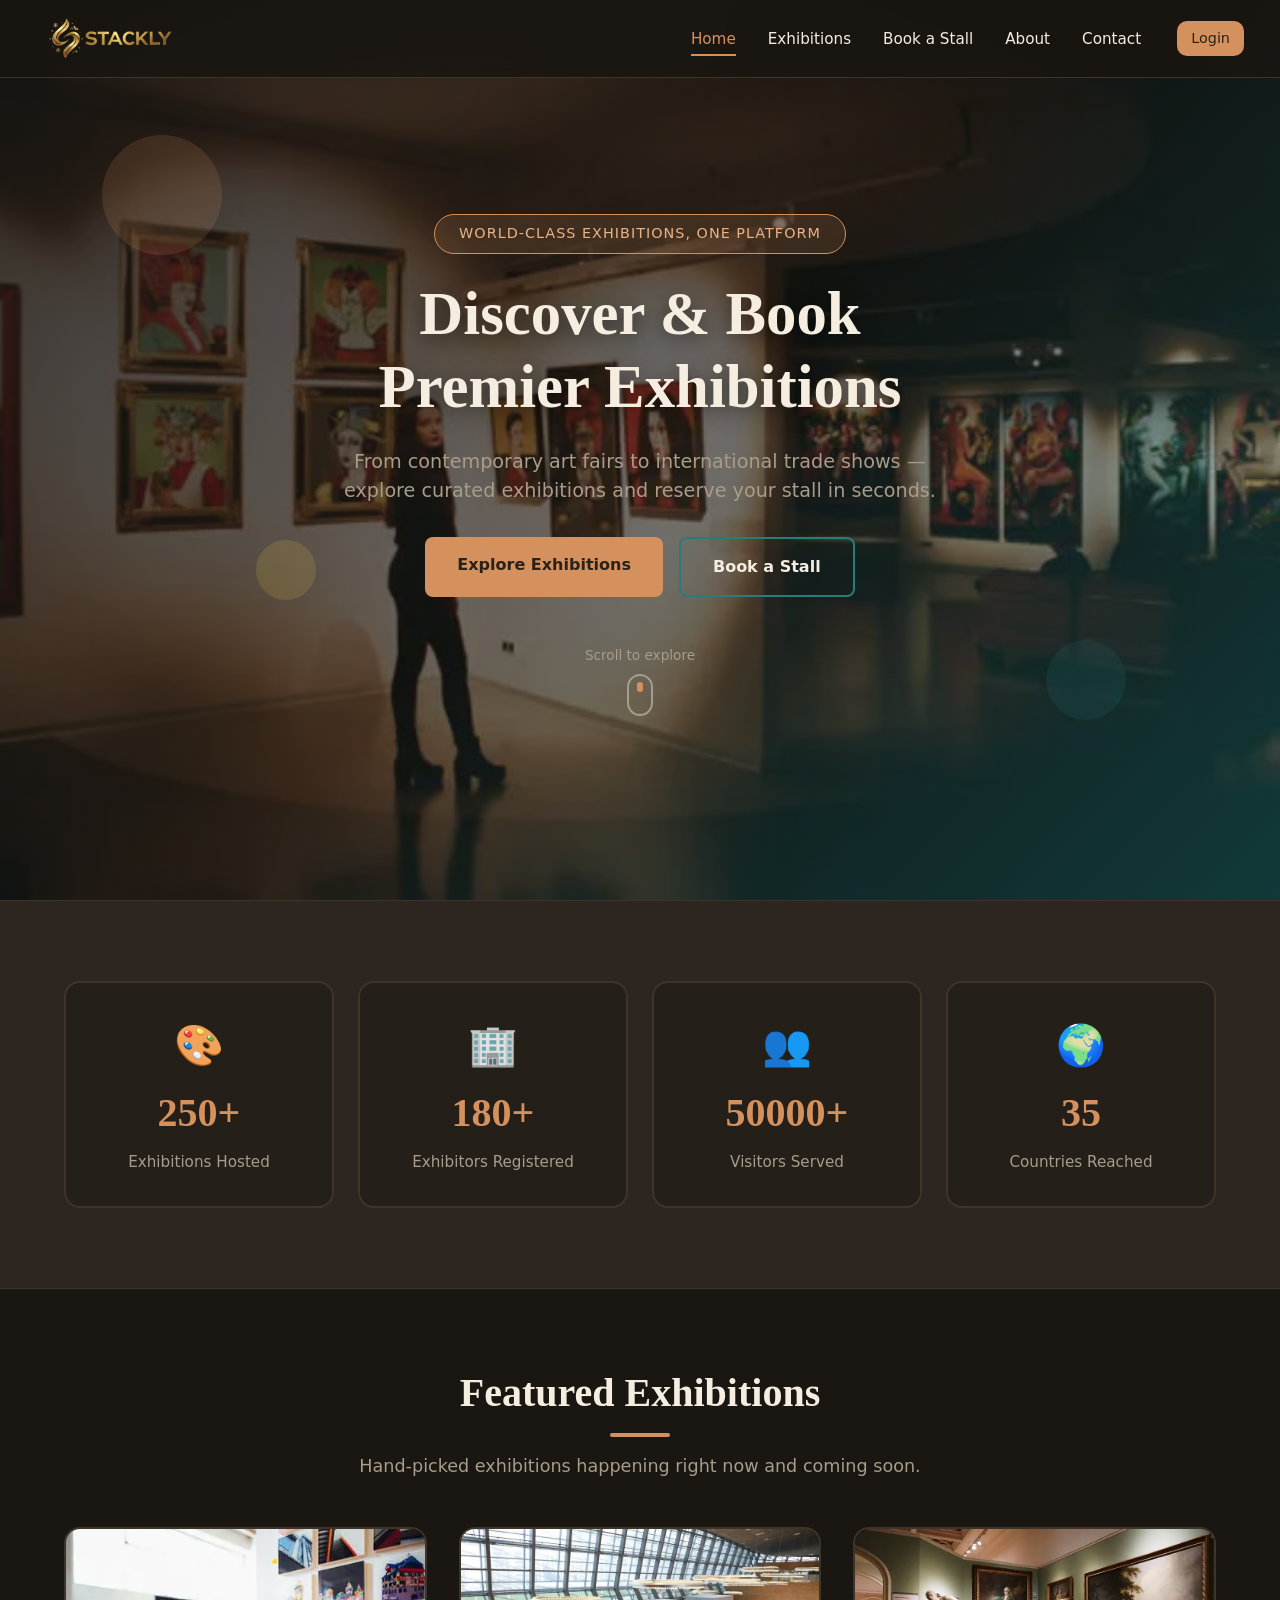
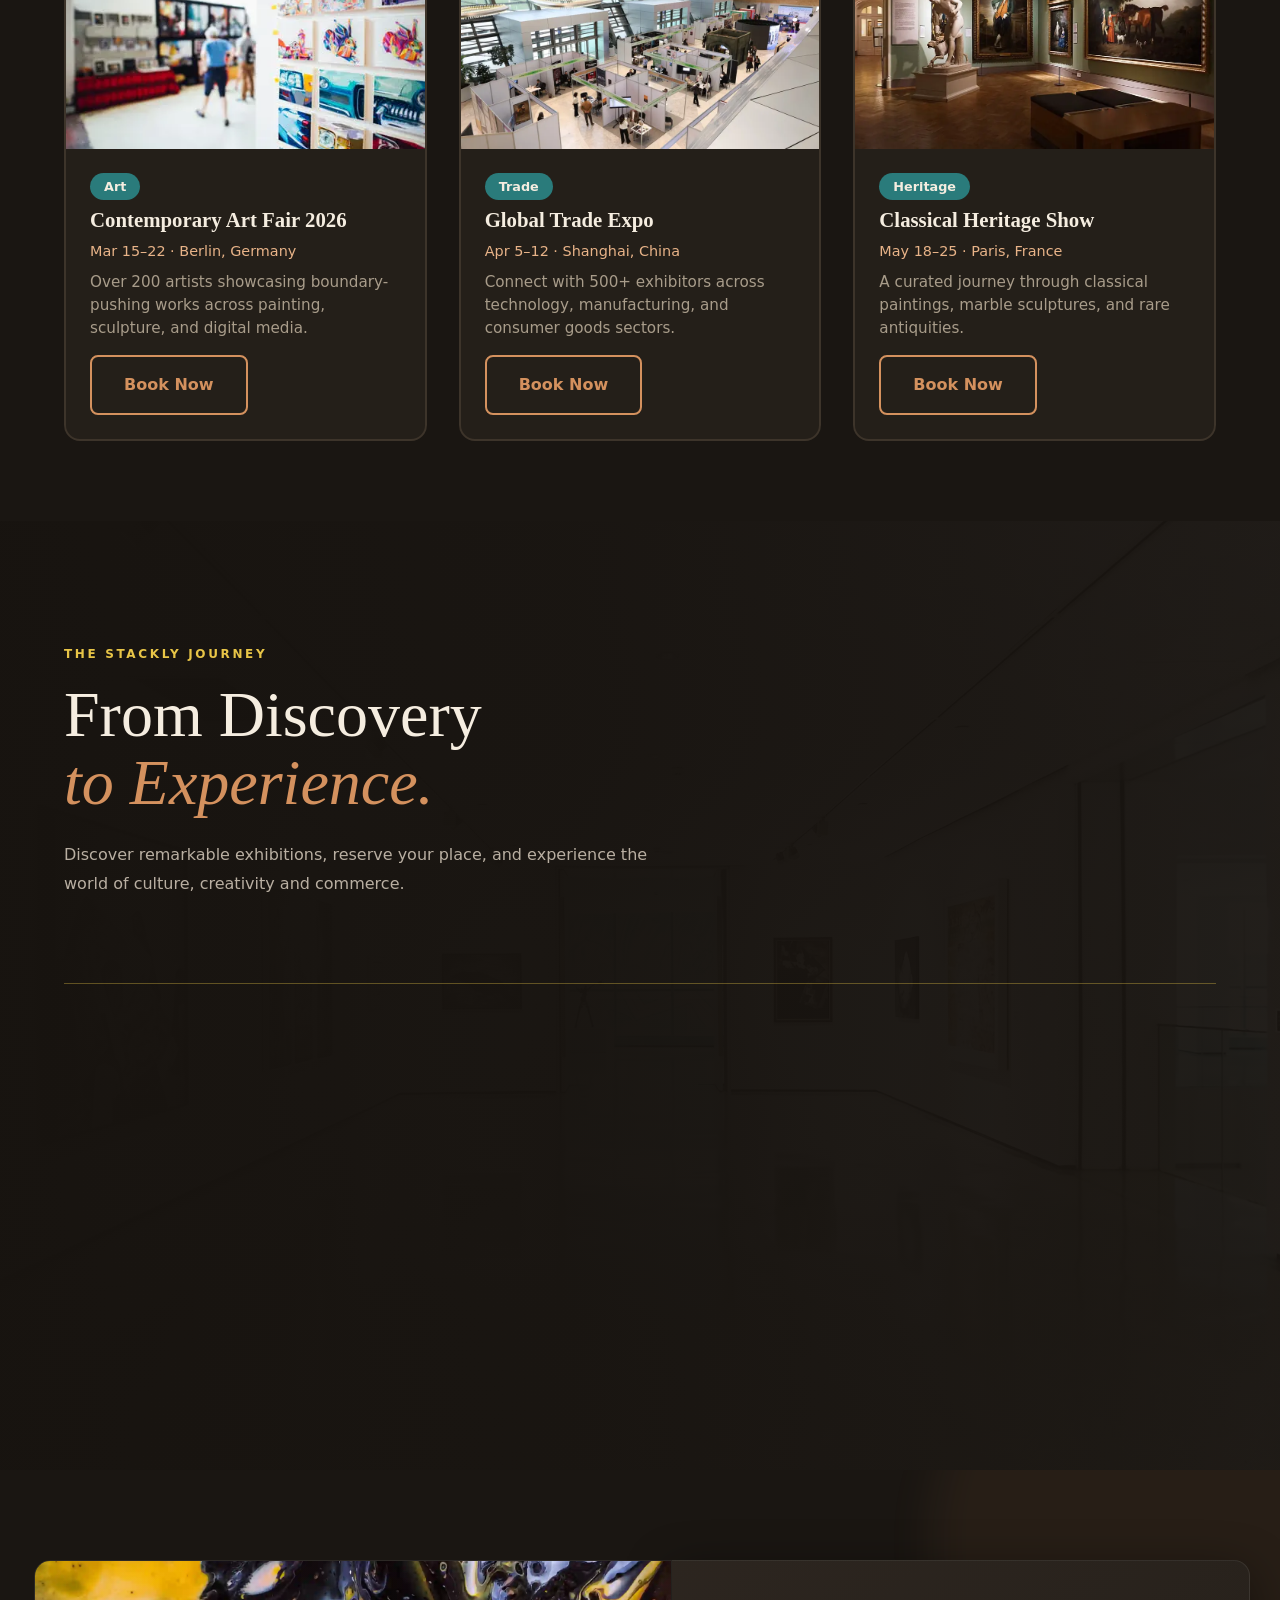
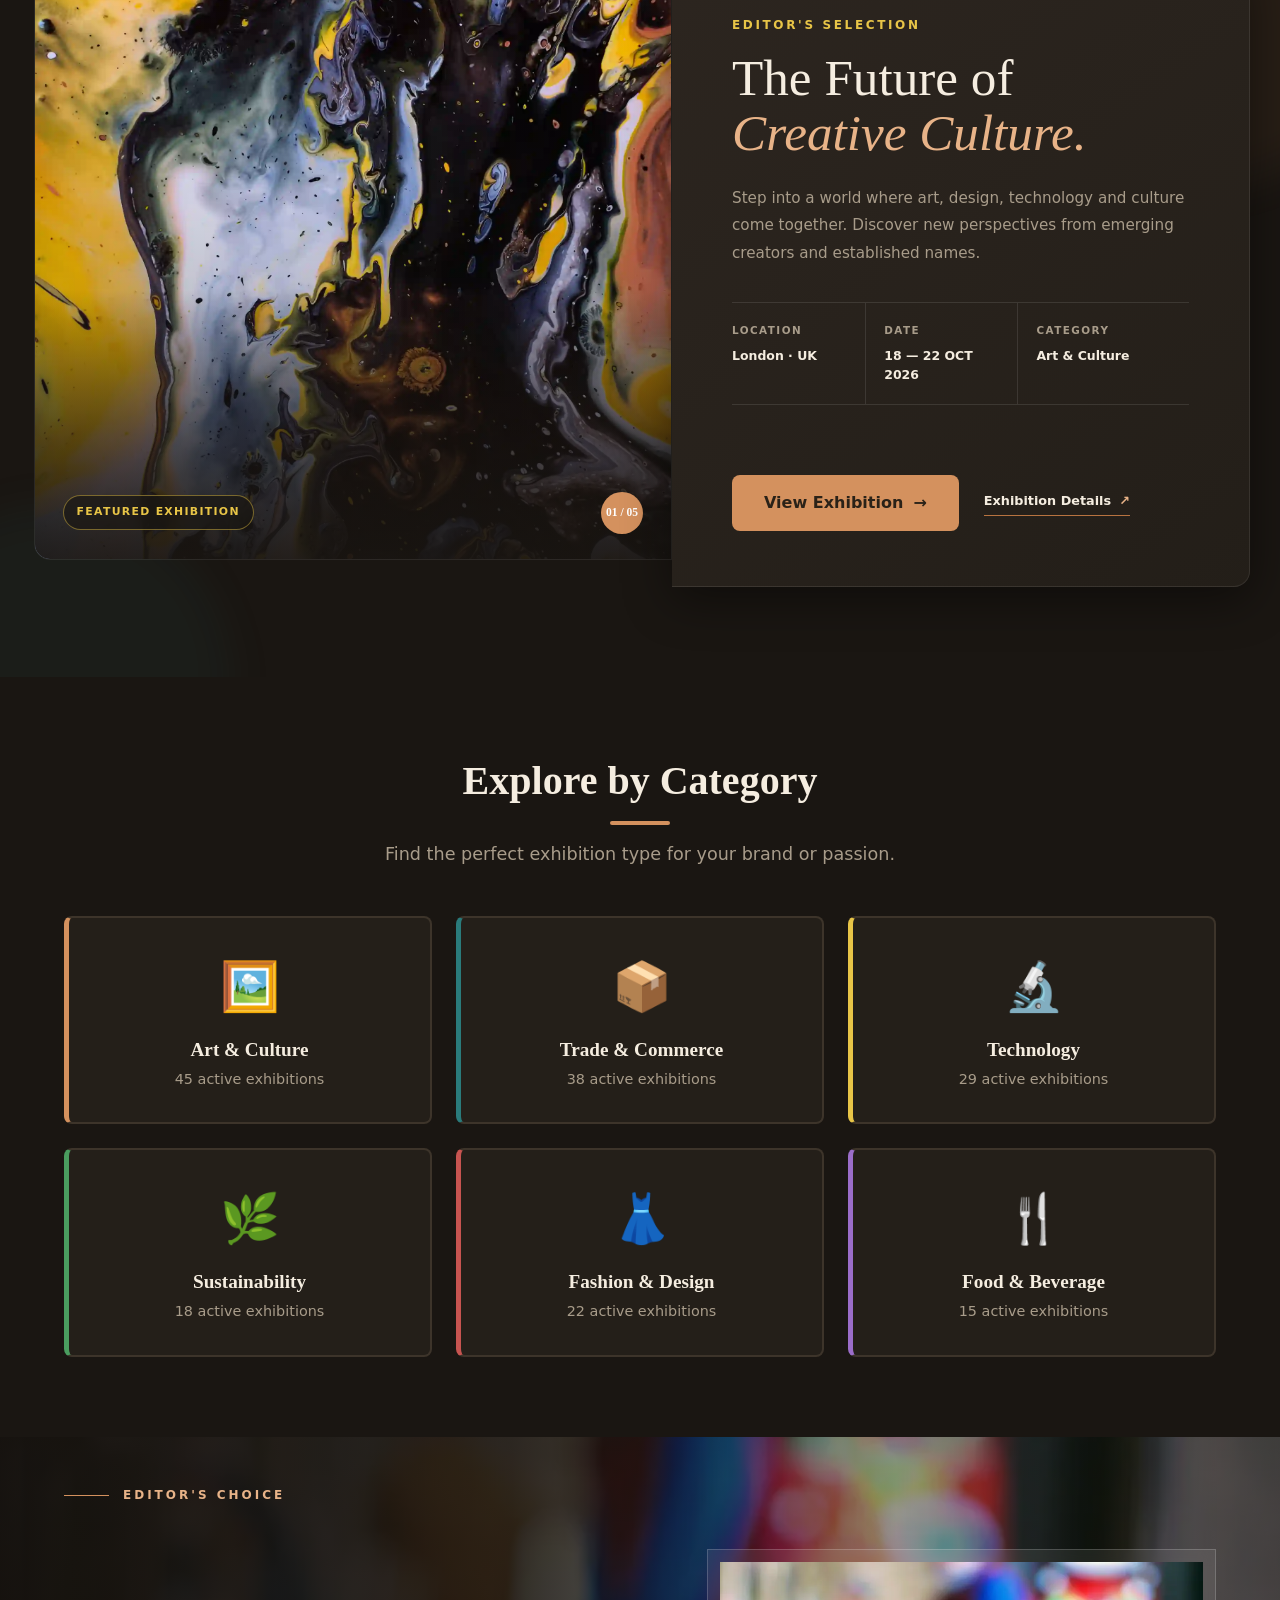
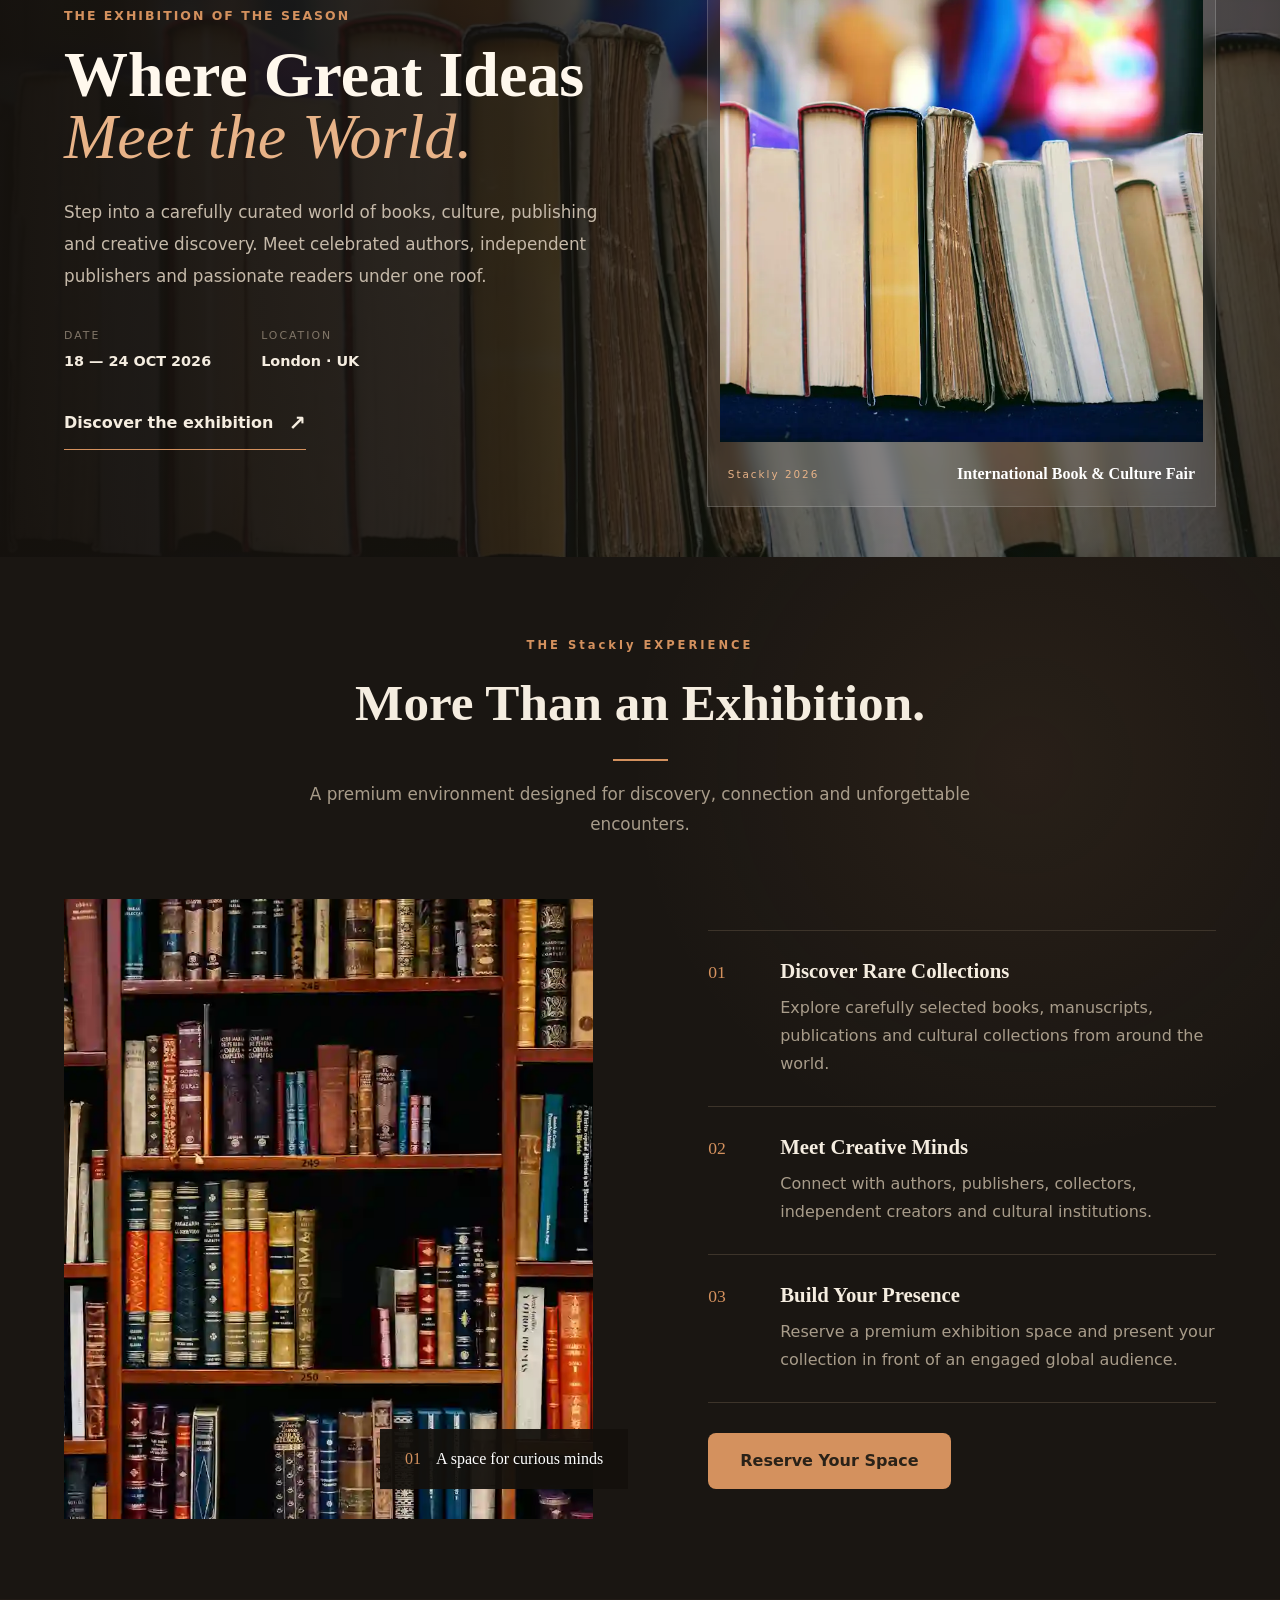
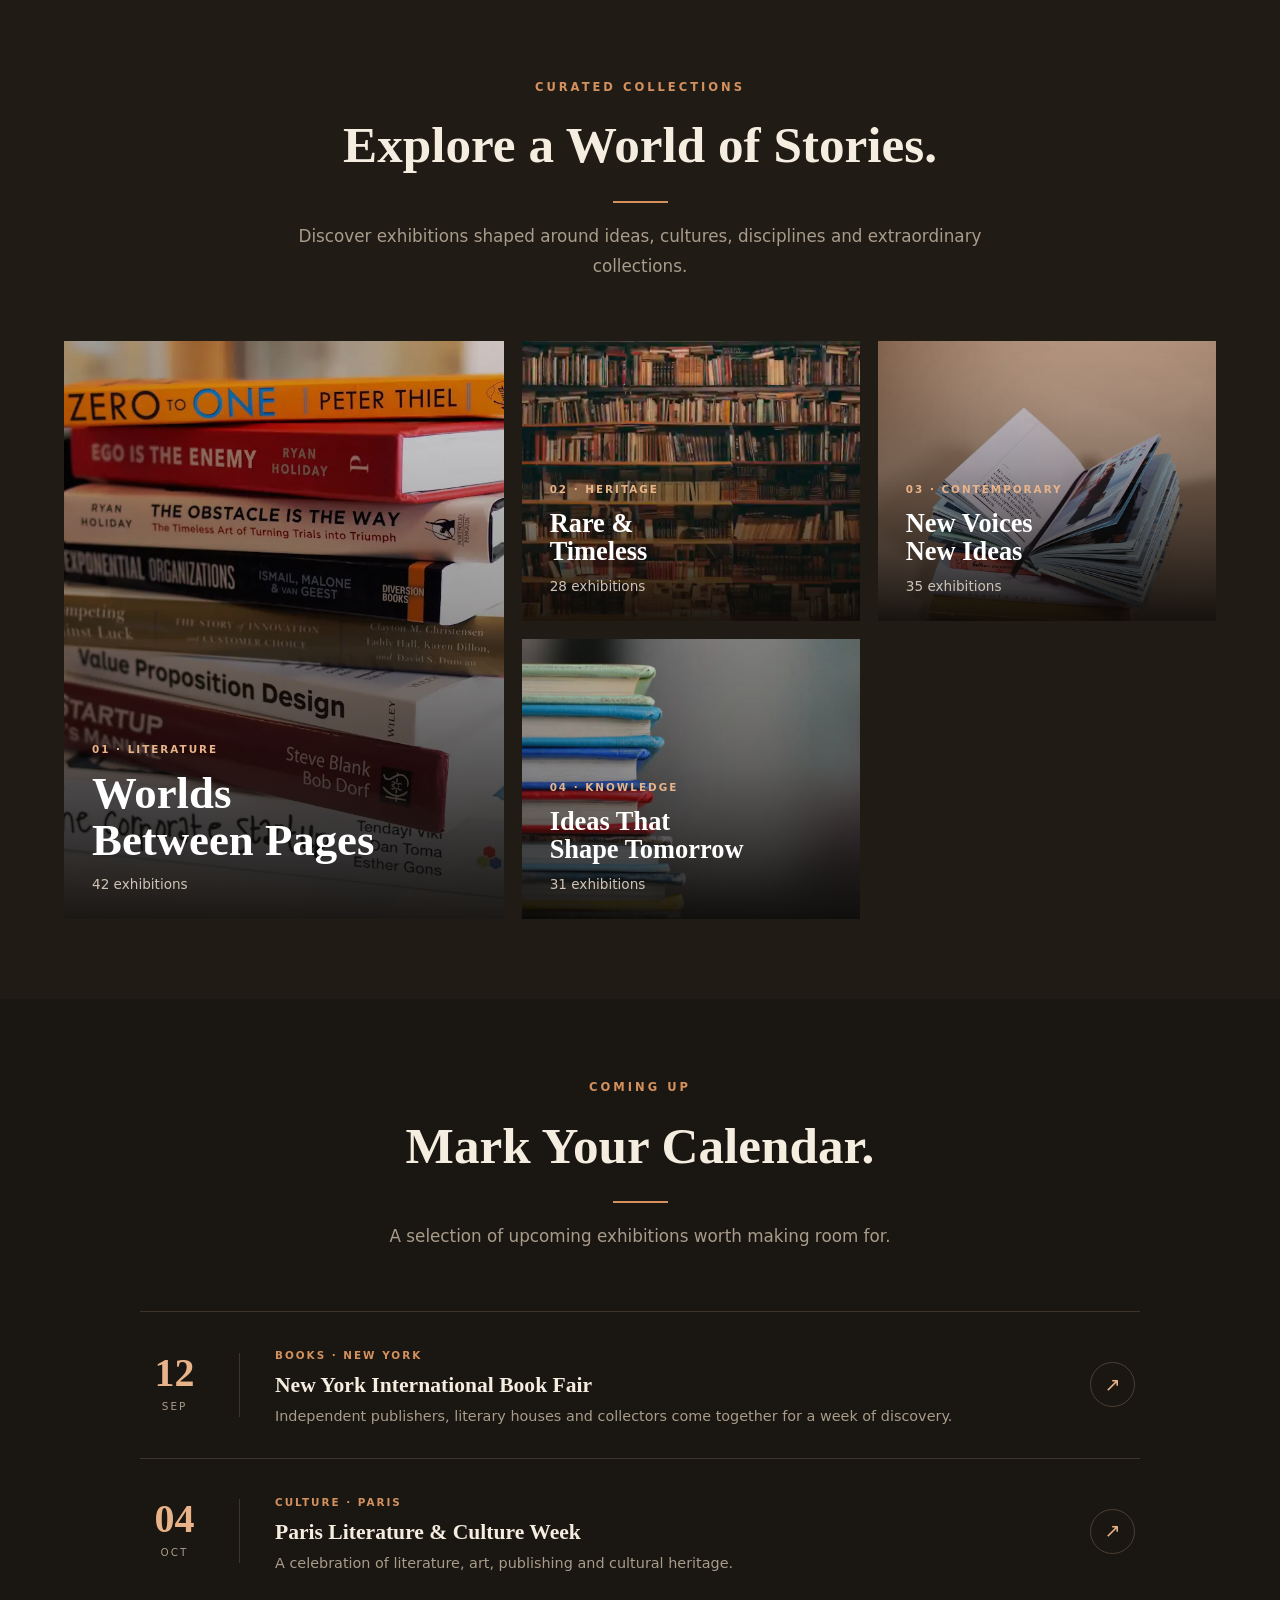
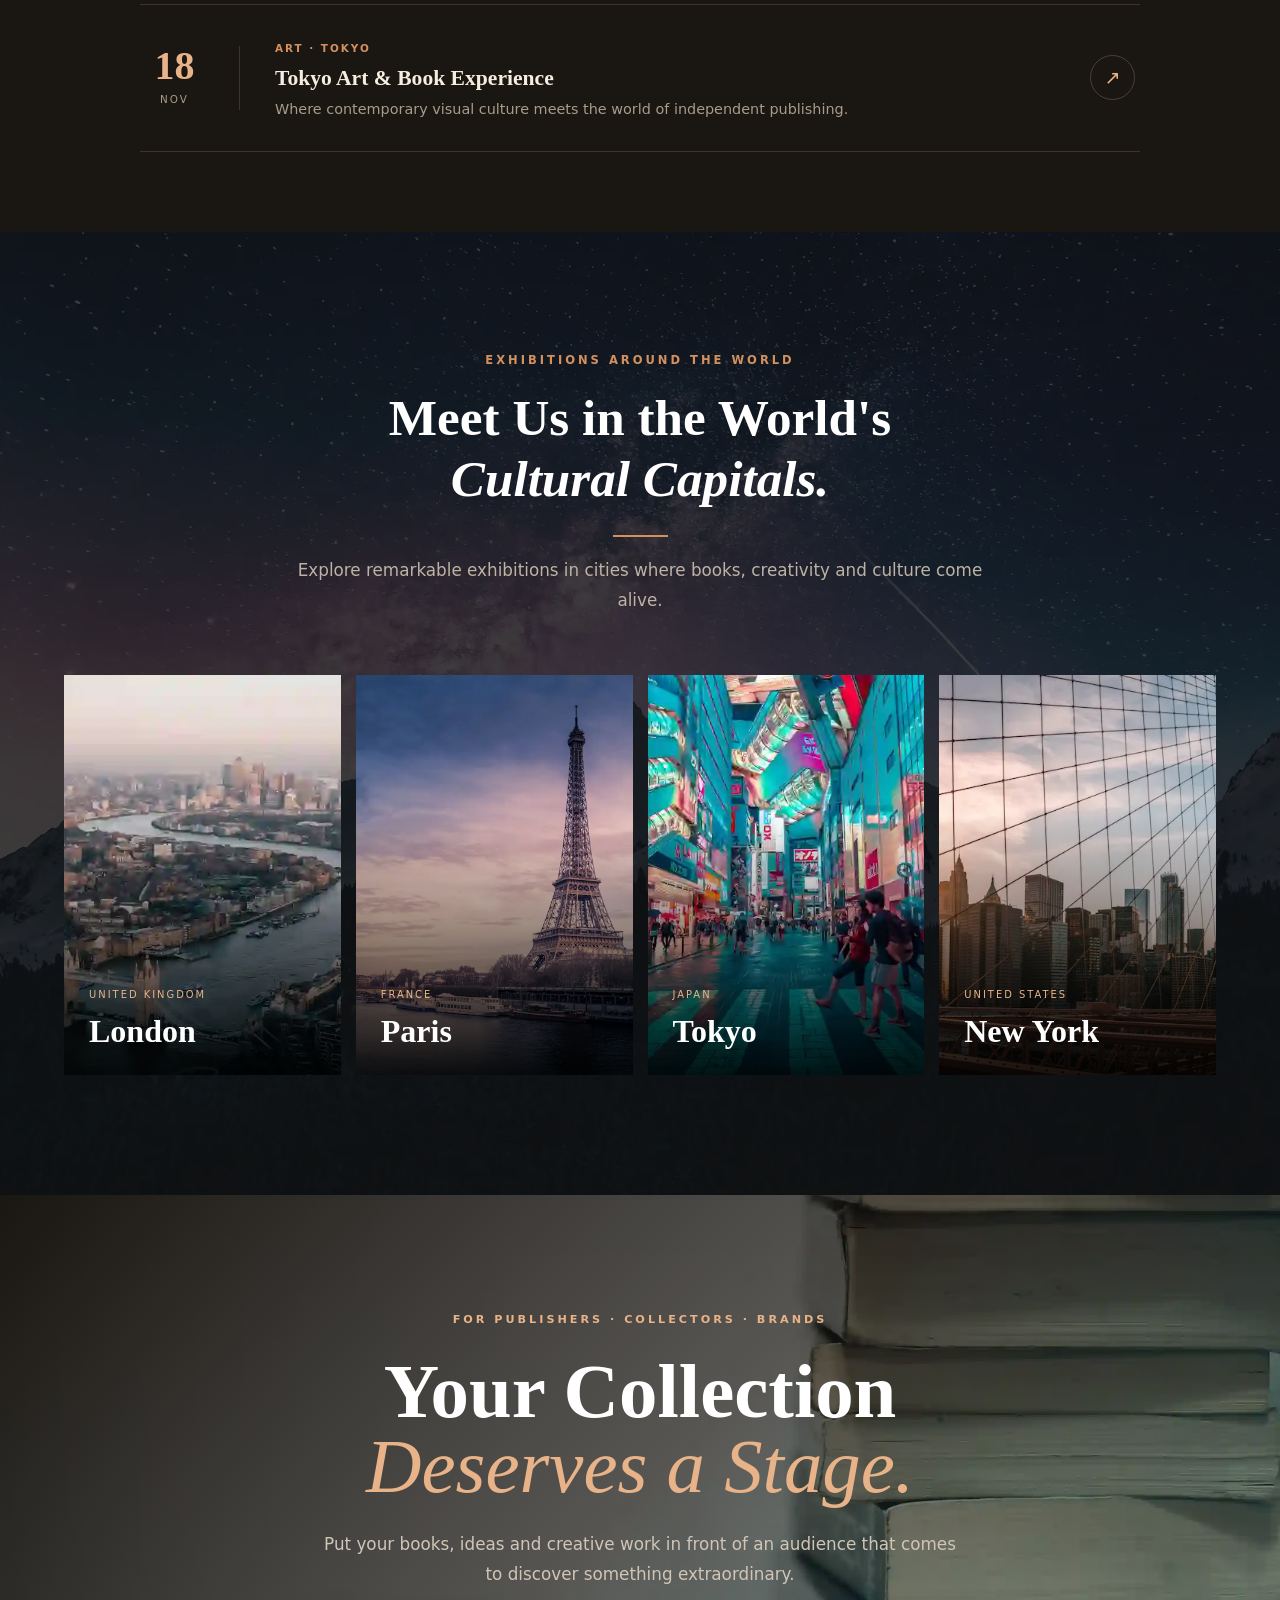
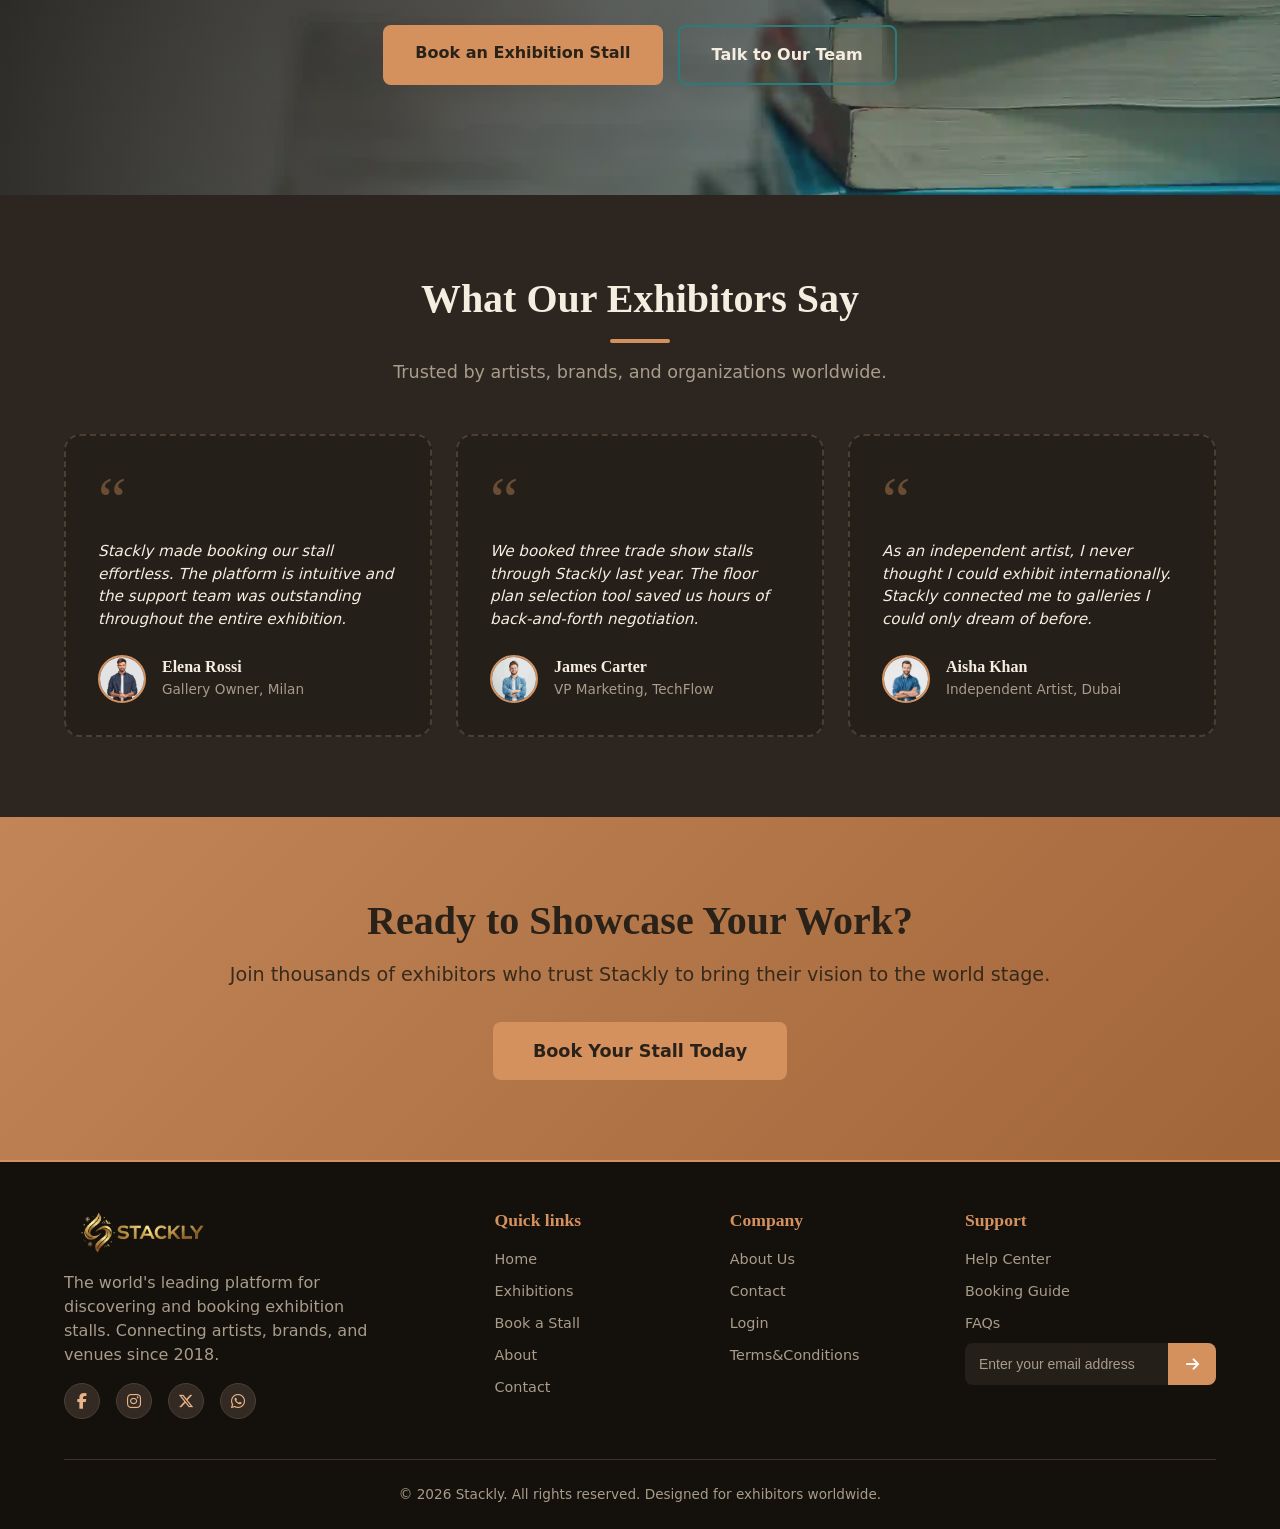
==== commit b183b50a: "bug-fixes1" ====
--- a/index.html
+++ b/index.html
@@ -930,12 +930,12 @@
           <div class="footer-socials">
             <a href="#" aria-label="Facebook"><i class="fab fa-facebook-f"></i></a>
             <a href="#" aria-label="Instagram"><i class="fab fa-instagram"></i></i></a>
-            <a href="#" aria-label="twitter"><i class="fab fa-twitter"></i></i></a>
+            <a href="#" aria-label="twitter"><i class="fab fa-x-twitter"></i></a>
             <a href="#" aria-label="Whatsapp"><i class="fab fa-whatsapp"></i></i></a>
           </div>
         </div>
         <div class="footer-col">
-          <h4>Explore</h4>
+          <h4>Quick links</h4>
           <ul>
             <li><a href="index.html">Home</a></li>
             <li><a href="exhibitions.html">Exhibitions</a></li>
--- a/css/common.css
+++ b/css/common.css
@@ -1003,7 +1003,7 @@
    NEWSLETTER
    ============================================ */
 
-.newsletter-col p {
+footer .newsletter-col p {
   color: var(--text-muted);
   font-size: 14px;
   line-height: 1.7;
@@ -1011,7 +1011,7 @@
   max-width: 300px;
 }
 
-.newsletter-form {
+footer .newsletter-form {
   display: flex;
   width: 100%;
   max-width: 330px;
@@ -1022,7 +1022,7 @@
   margin-bottom: 14px;
 }
 
-.newsletter-form input {
+footer .newsletter-form input {
   flex: 1;
   min-width: 0;
   border: none;
@@ -1033,11 +1033,11 @@
   font-size: 14px;
 }
 
-.newsletter-form input::placeholder {
+footer .newsletter-form input::placeholder {
   color: var(--text-muted);
 }
 
-.newsletter-form button {
+footer .newsletter-form button {
   width: 48px;
   border: none;
   background: var(--primary);
@@ -1047,11 +1047,11 @@
   transition: background 0.3s ease;
 }
 
-.newsletter-form button:hover {
+footer .newsletter-form button:hover {
   background: var(--primary-dark);
 }
 
-.newsletter-col small {
+footer .newsletter-col small {
   display: flex;
   align-items: center;
   gap: 7px;
@@ -1059,6 +1059,25 @@
   font-size: 12px;
 }
 
-.newsletter-col small i {
+footer .newsletter-col small i {
   color: var(--primary);
+}
+
+/* ============================================
+   NAVBAR LOGIN BUTTON - DESKTOP
+   ============================================ */
+
+.nav-links > li:last-child .nav-cta {
+  padding: 10px 14px;
+  margin-left: 4px;
+  border-radius: 10px;
+  font-size: 0.9rem;
+  line-height: 1;
+  display: inline-flex;
+  align-items: center;
+  justify-content: center;
+}
+
+.nav-links > li:last-child {
+  margin-right: 4px;
 }
--- a/css/home.css
+++ b/css/home.css
@@ -442,6 +442,10 @@
   .cta-section {
     background-attachment: scroll;
   }
+
+  .hero-tag{
+    margin-top: 130px;
+  }
 }
 
 
@@ -2224,4 +2228,8 @@
     bottom: 18px;
   }
 
+}
+
+.hero{
+  padding-top: 30px;
 }
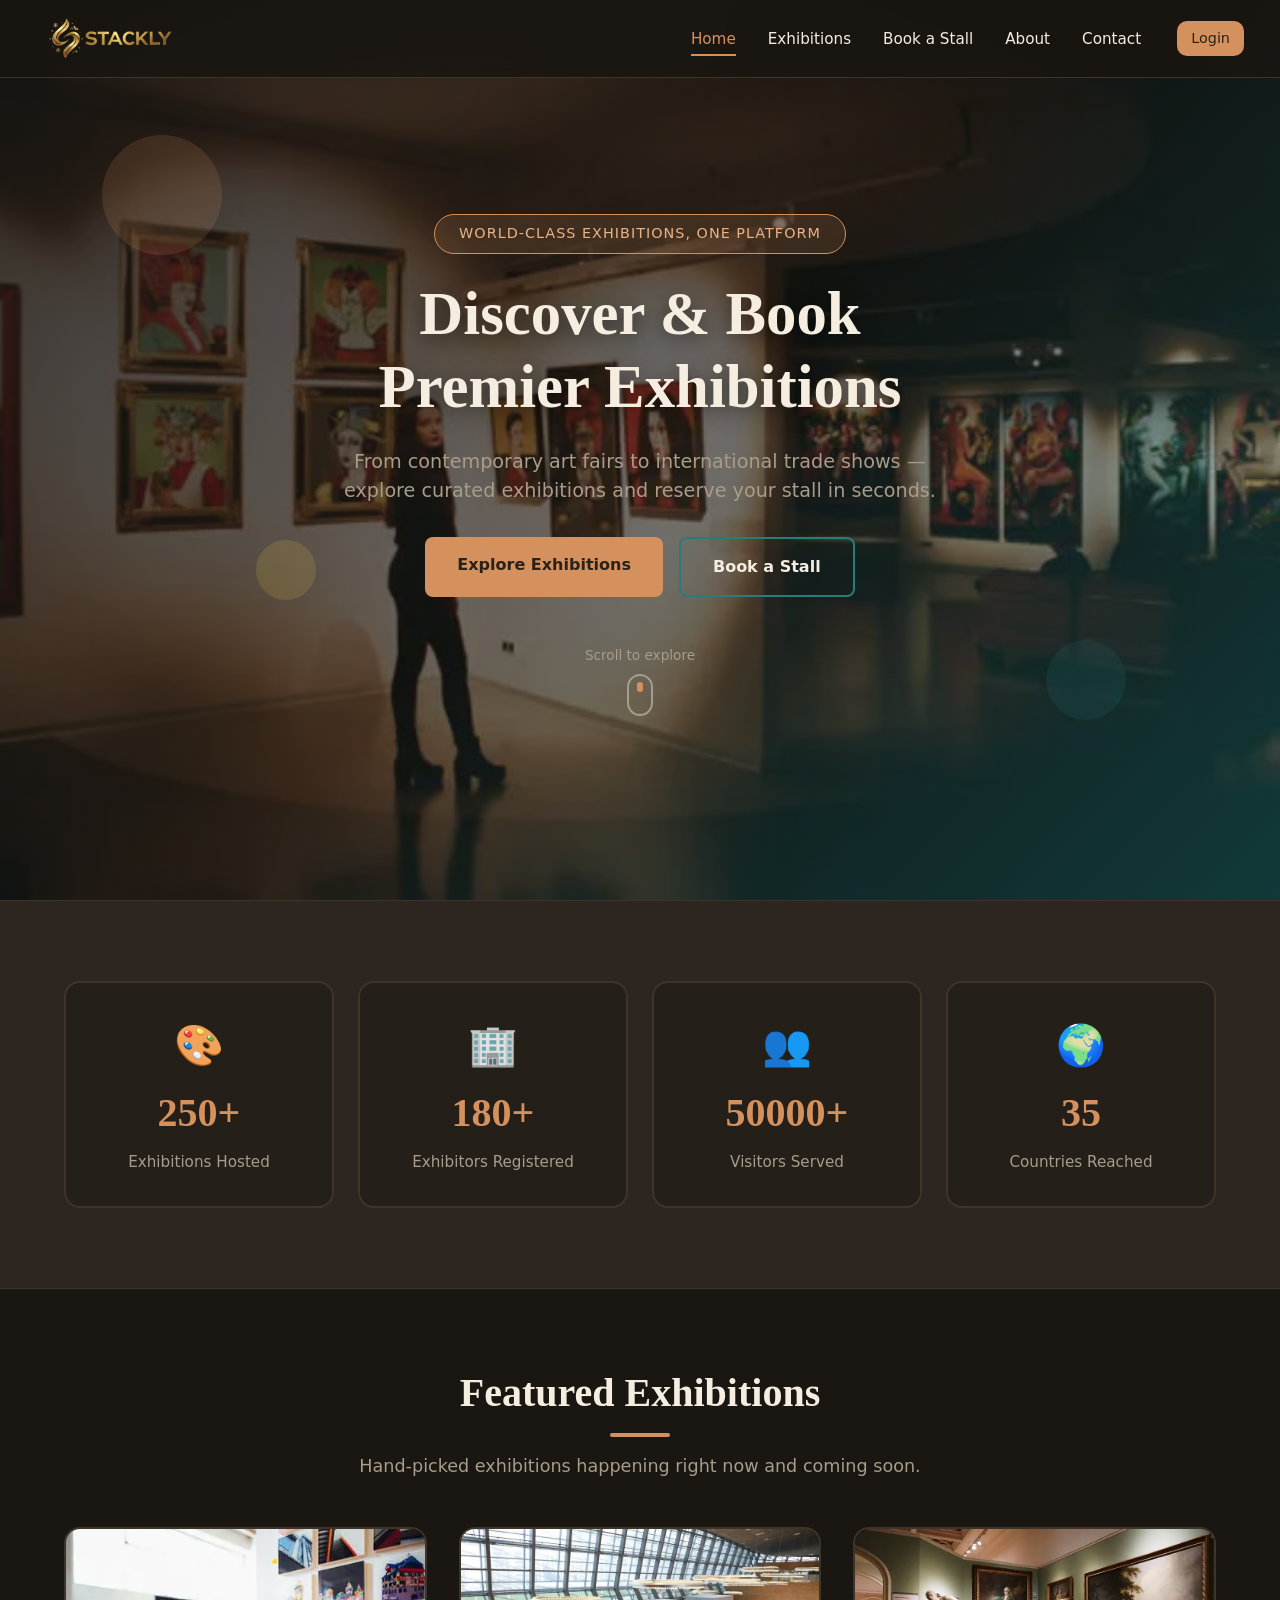
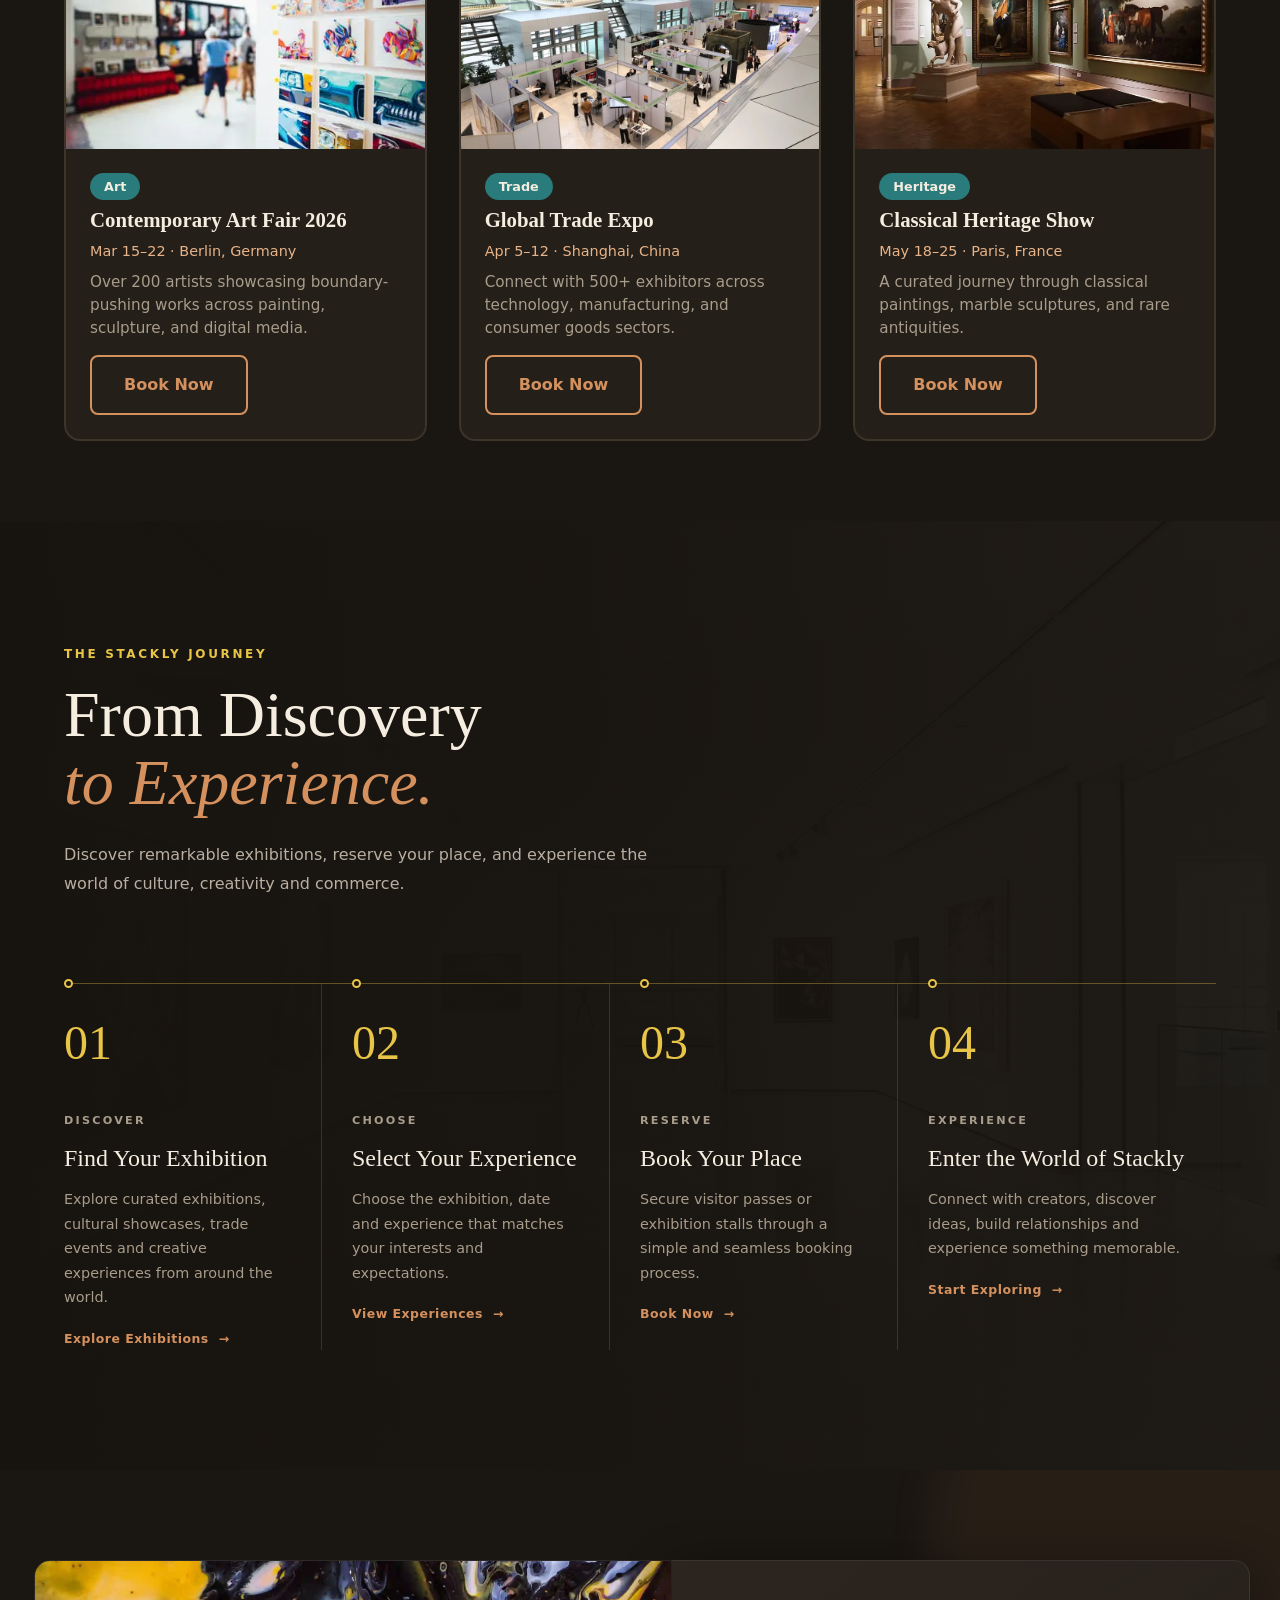
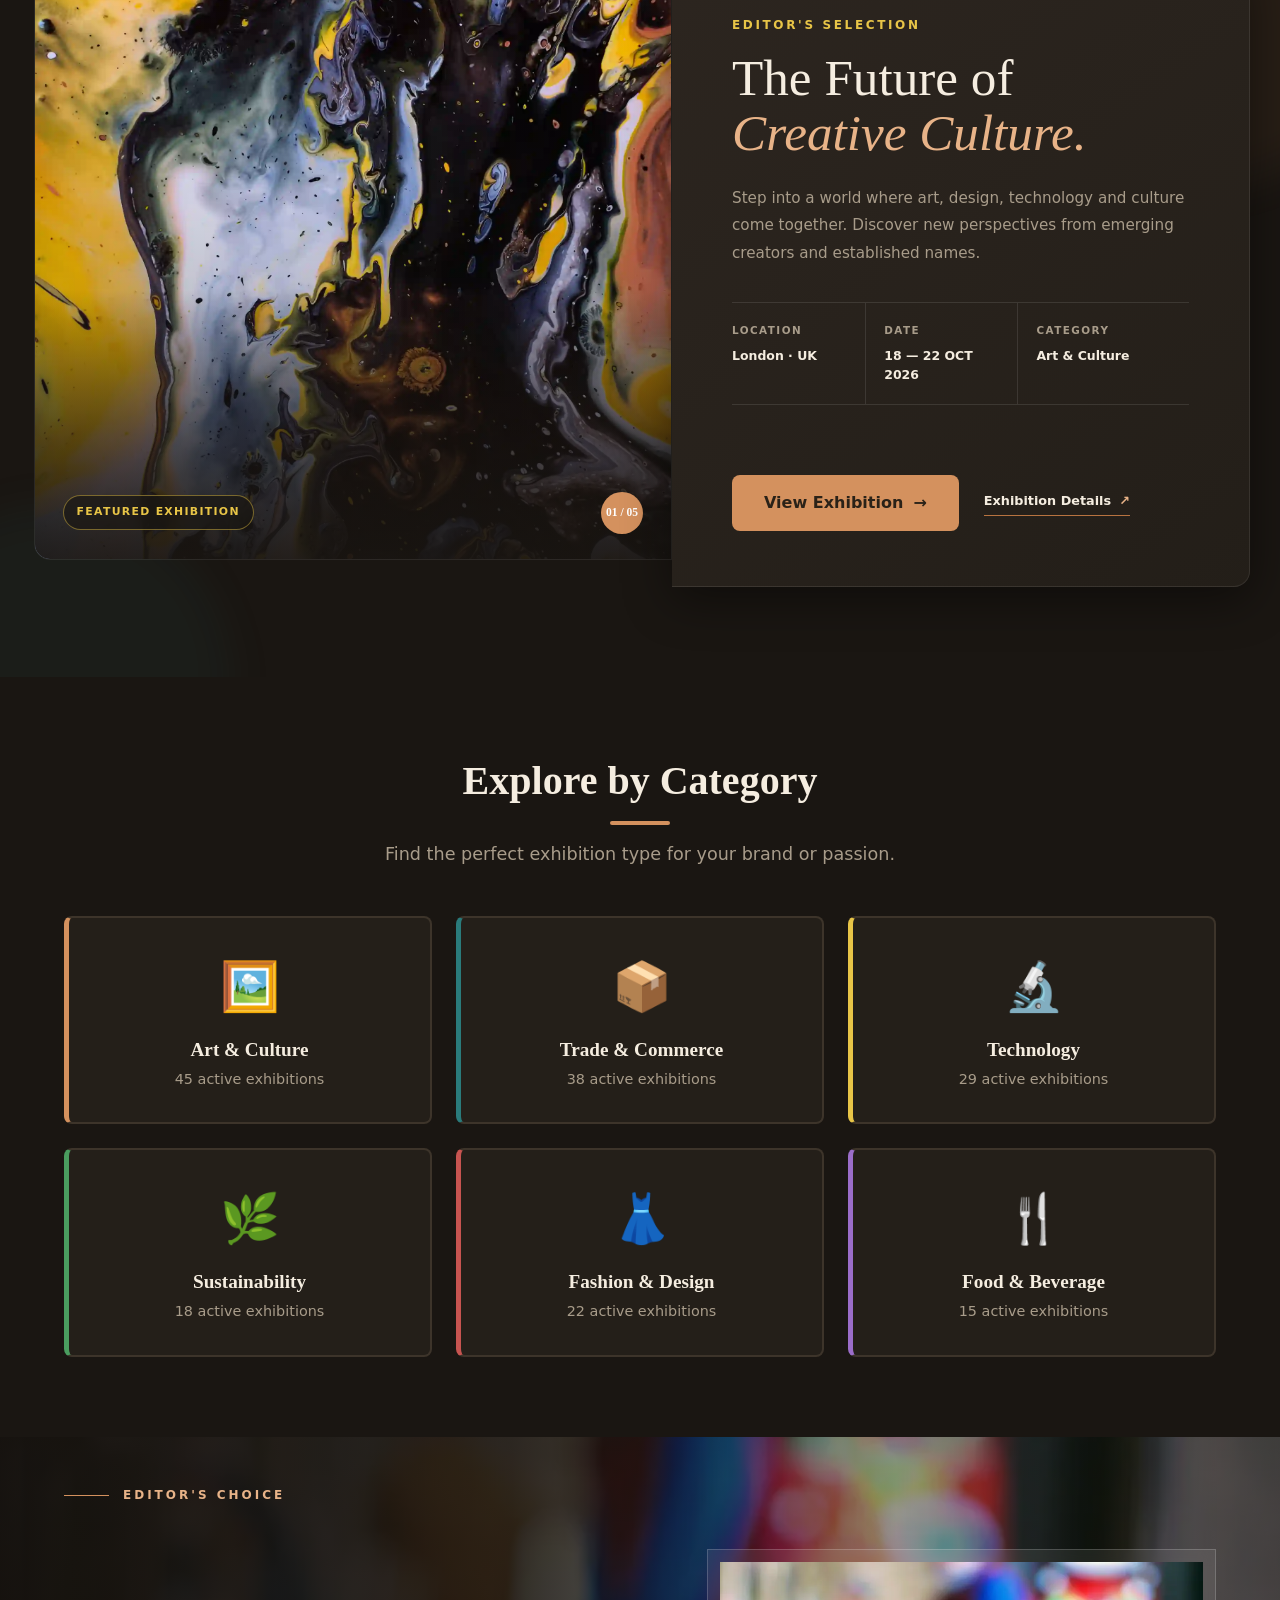
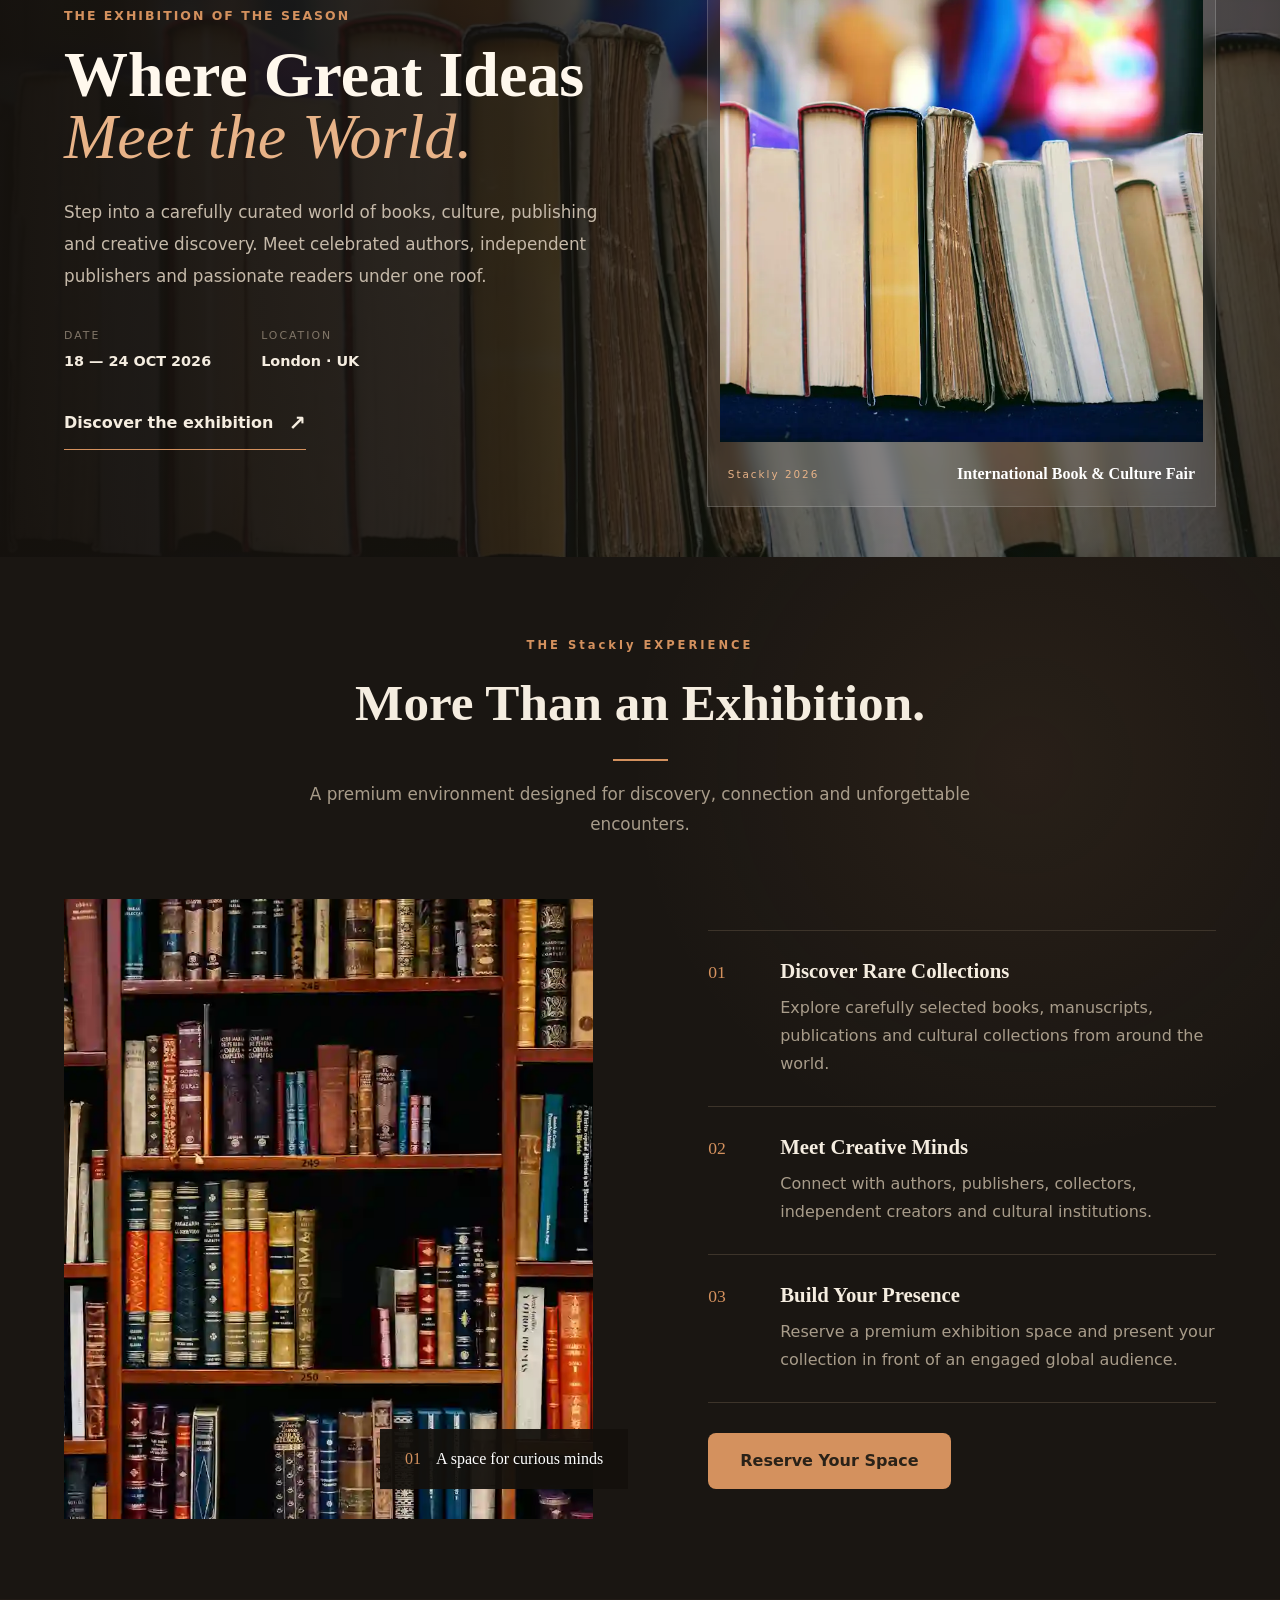
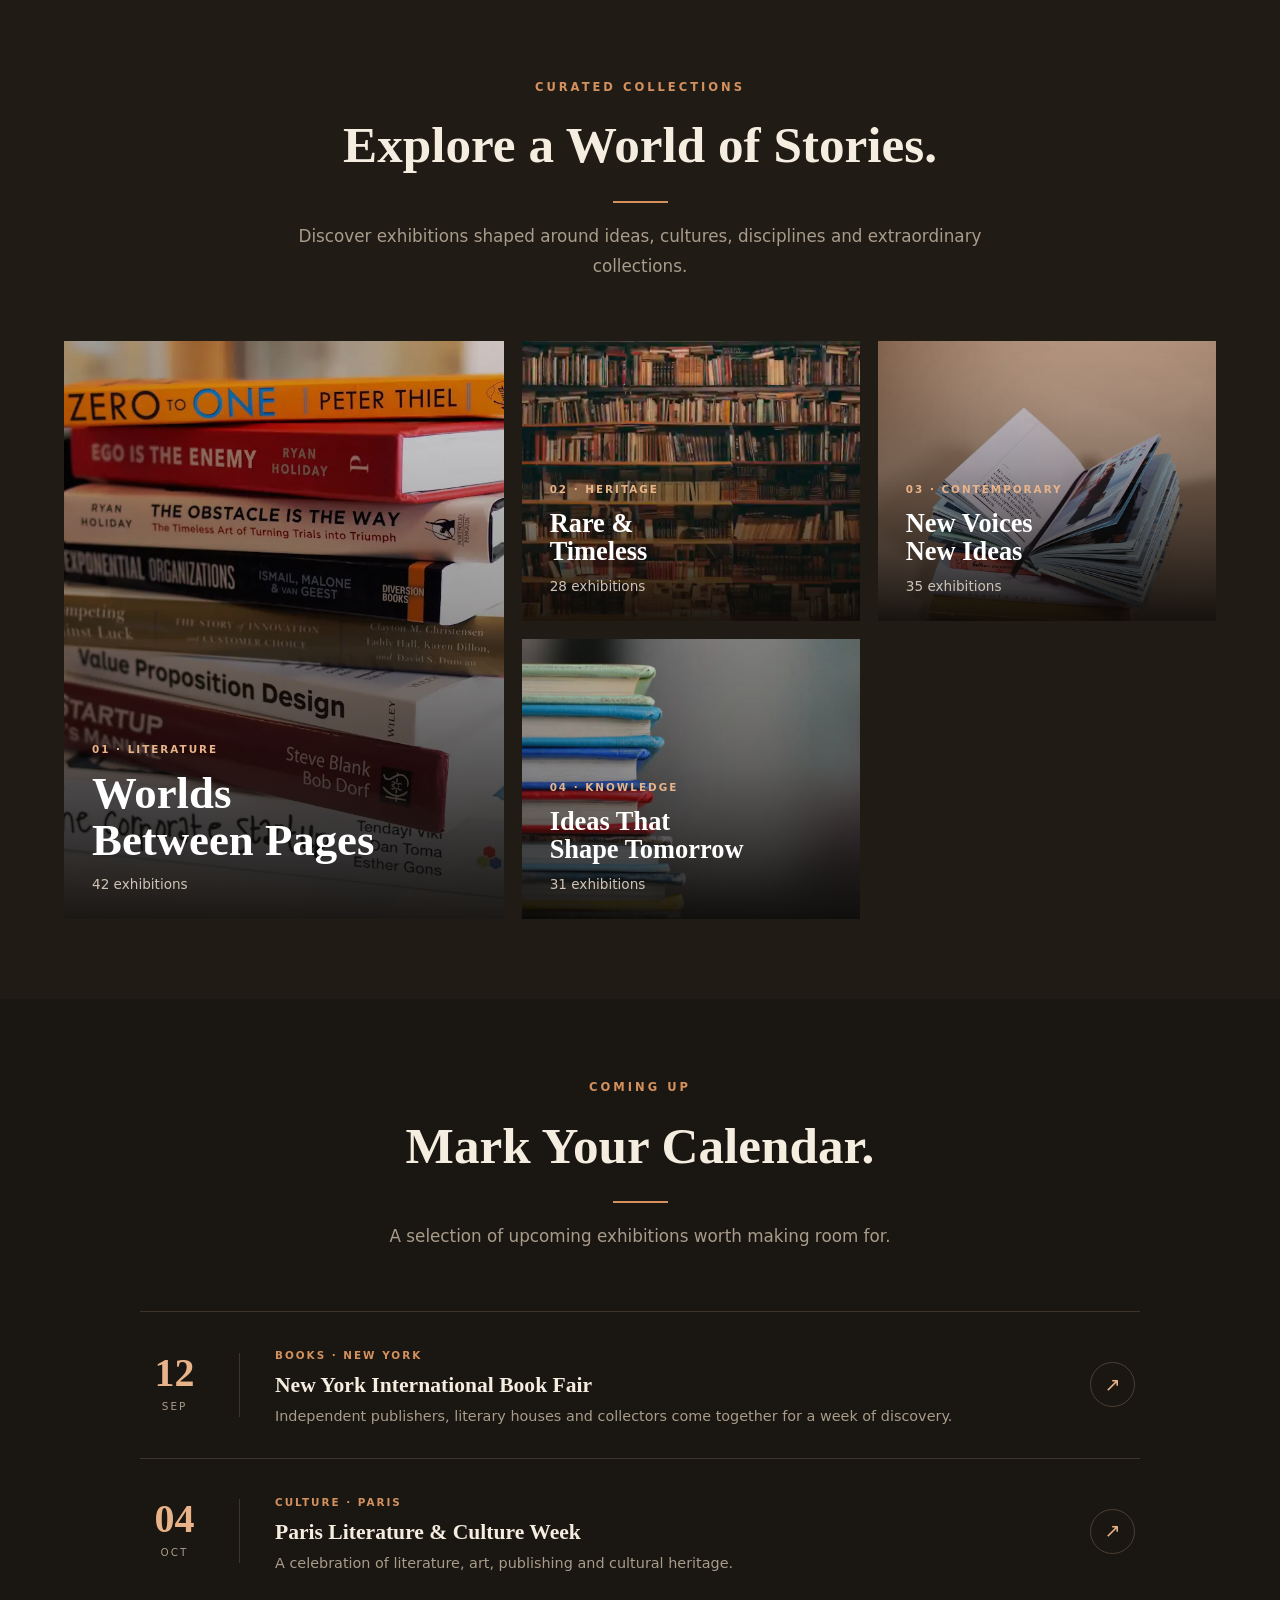
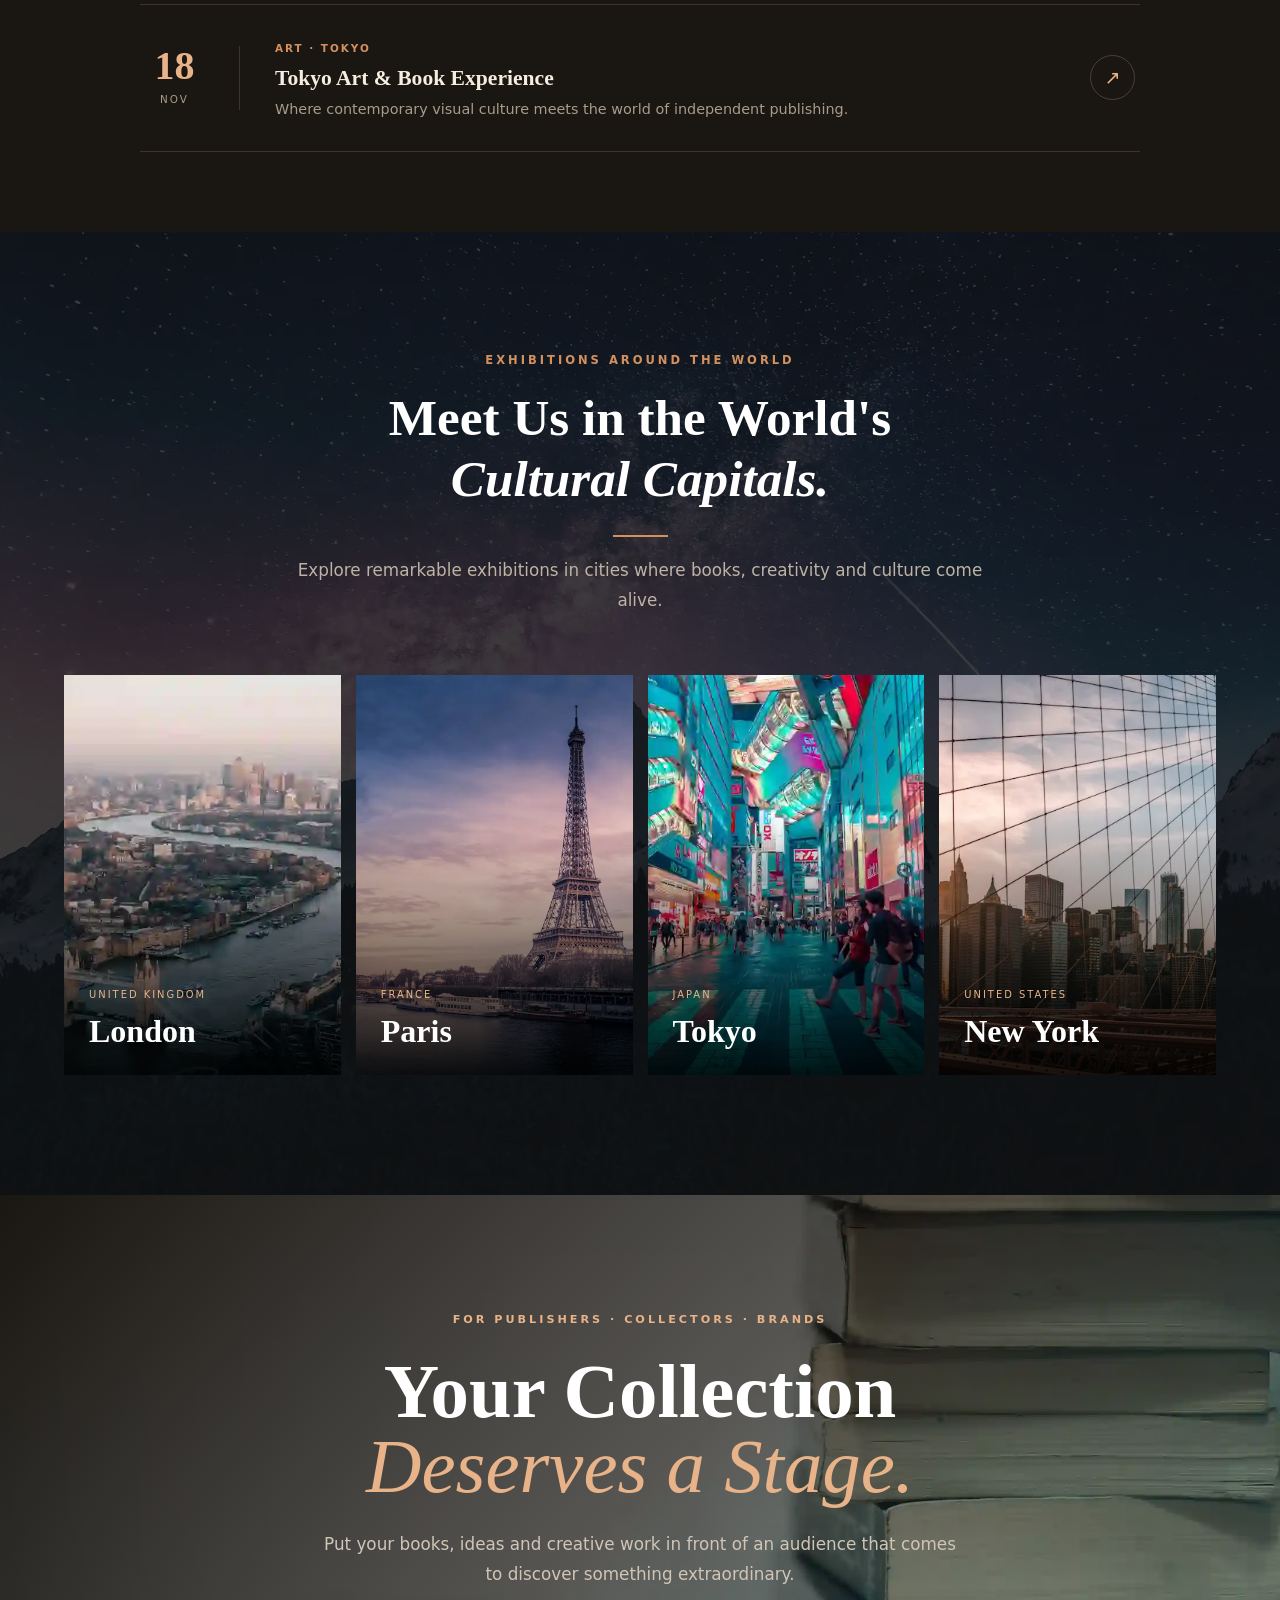
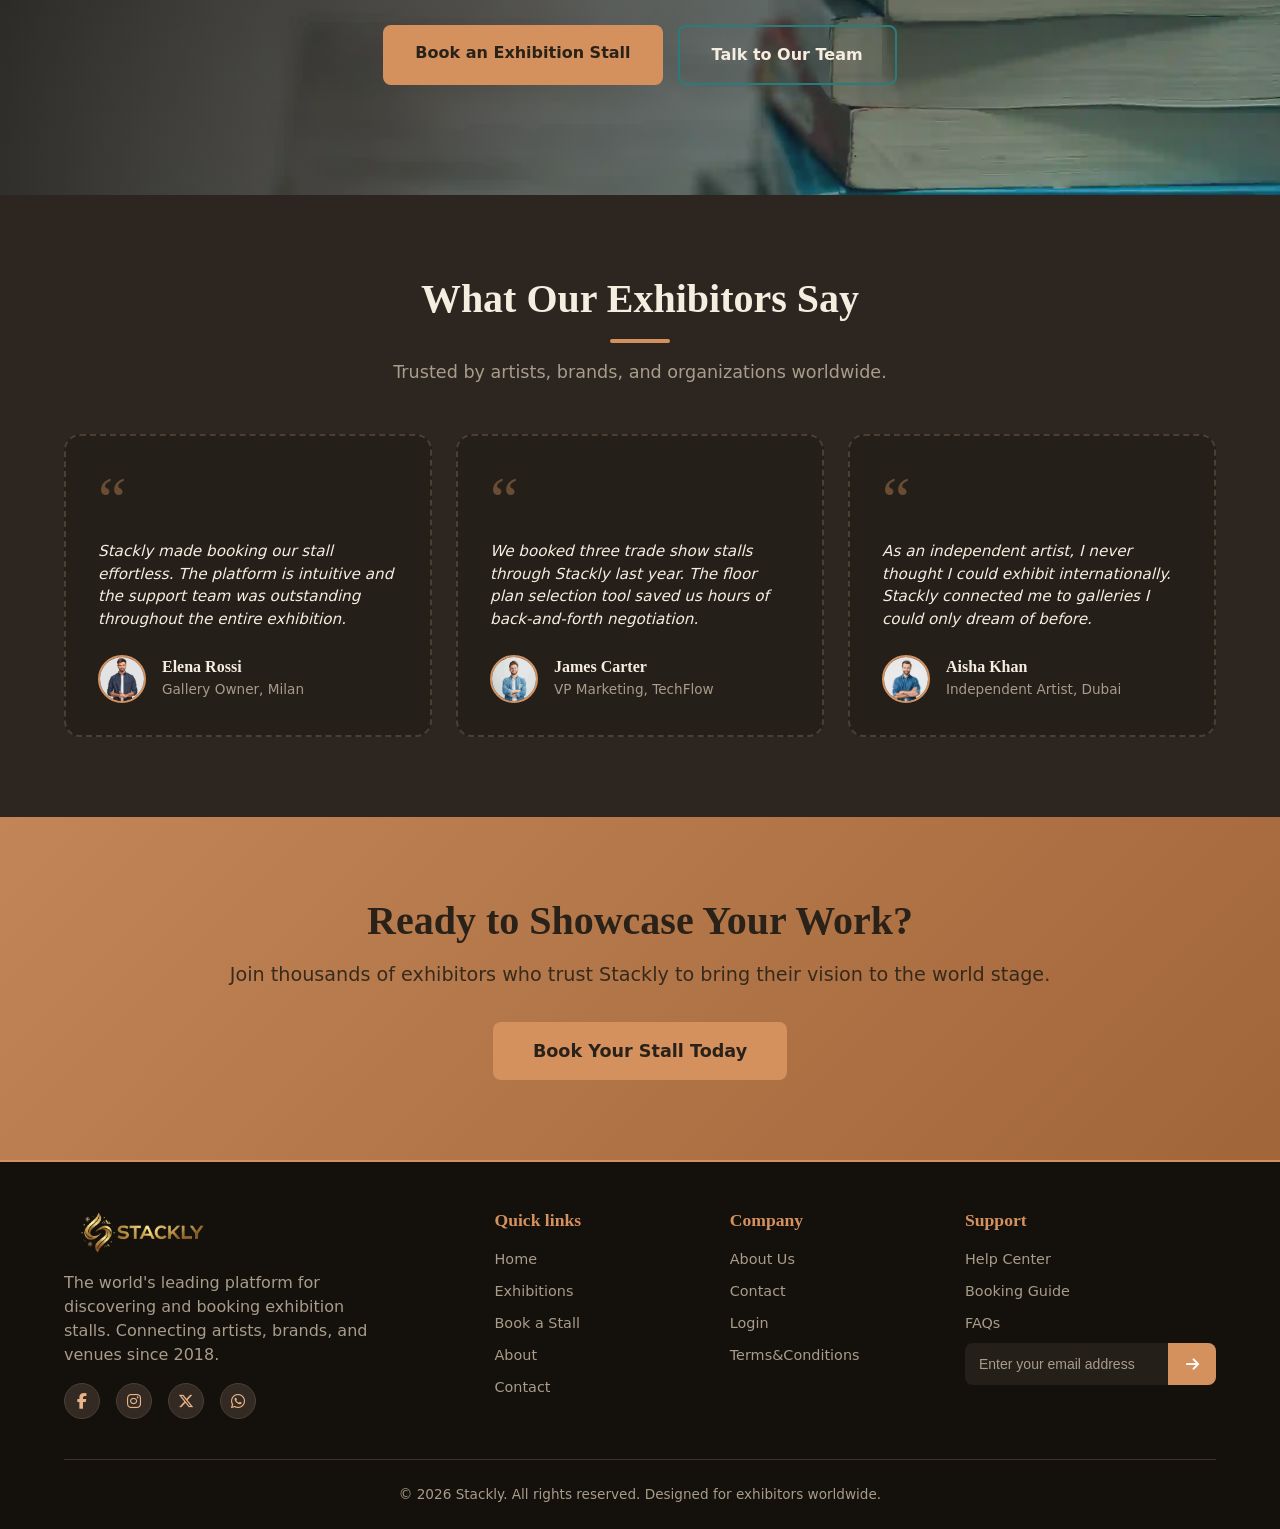
==== commit 3f063973: "..." ====
--- a/index.html
+++ b/index.html
@@ -928,10 +928,10 @@
           </a>
           <p>The world's leading platform for discovering and booking exhibition stalls. Connecting artists, brands, and venues since 2018.</p>
           <div class="footer-socials">
-            <a href="#" aria-label="Facebook"><i class="fab fa-facebook-f"></i></a>
-            <a href="#" aria-label="Instagram"><i class="fab fa-instagram"></i></i></a>
-            <a href="#" aria-label="twitter"><i class="fab fa-x-twitter"></i></a>
-            <a href="#" aria-label="Whatsapp"><i class="fab fa-whatsapp"></i></i></a>
+            <a href="error.html" aria-label="Facebook"><i class="fab fa-facebook-f"></i></a>
+            <a href="error.html" aria-label="Instagram"><i class="fab fa-instagram"></i></i></a>
+            <a href="error.html" aria-label="twitter"><i class="fab fa-x-twitter"></i></a>
+            <a href="error.html" aria-label="Whatsapp"><i class="fab fa-whatsapp"></i></i></a>
           </div>
         </div>
         <div class="footer-col">
